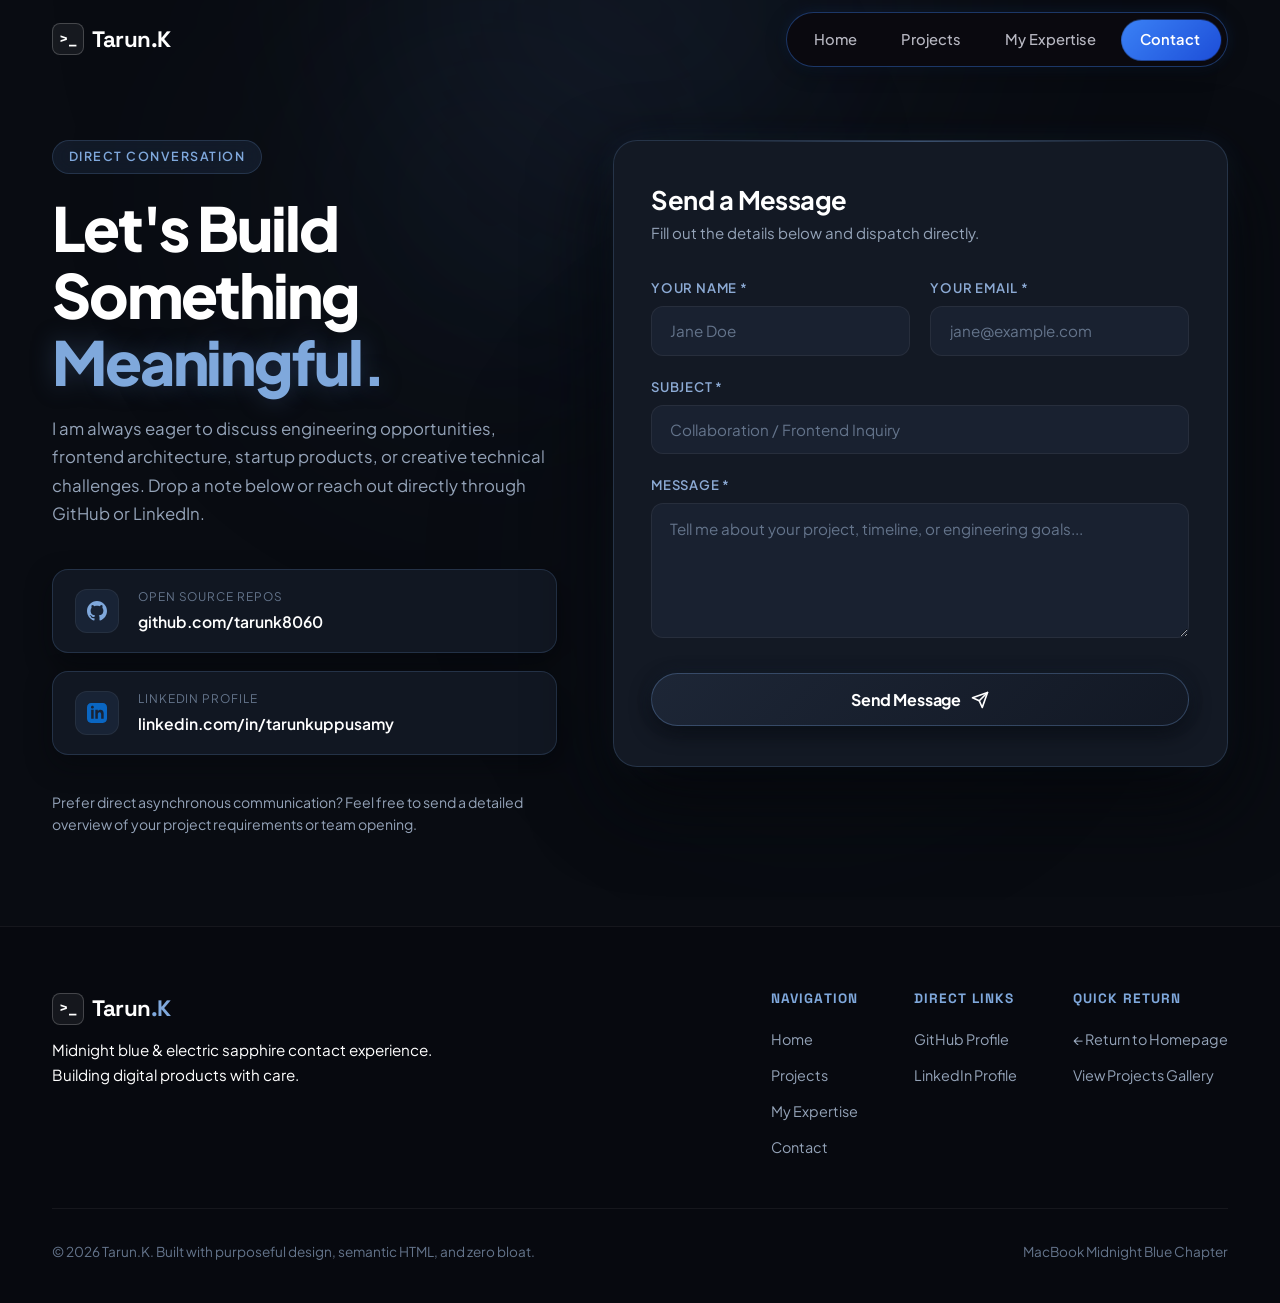
==== contact.html @ 5b9d96ef "feat(nav): color capsule and navbar accents dynamically according to current page" ====
<!DOCTYPE html>
<html lang="en">
<head>
  <meta charset="UTF-8">
  <meta name="viewport" content="width=device-width, initial-scale=1.0">
  <title>Contact — Tarun.K | Let's Build Something Meaningful</title>
  <meta name="description" content="Get in touch with Tarun.K to discuss engineering collaborations, frontend architecture, and technology projects in Midnight Blue aesthetic.">

  <!-- Favicon -->
  <link rel="icon" type="image/svg+xml" href="data:image/svg+xml,<svg xmlns='http://www.w3.org/2000/svg' viewBox='0 0 24 24' fill='none' stroke='%237fa8dc' stroke-width='2' stroke-linecap='round' stroke-linejoin='round'><path d='M4 4h16c1.1 0 2 .9 2 2v12c0 1.1-.9 2-2 2H4c-1.1 0-2-.9-2-2V6c0-1.1.9-2 2-2z'></path><polyline points='22,6 12,13 2,6'></polyline></svg>">

  <link rel="stylesheet" href="css/base.css?v=2.3">
  <link rel="stylesheet" href="css/transitions.css?v=2.3">
  <link rel="stylesheet" href="css/home.css?v=2.3">
  <link rel="stylesheet" href="css/projects.css?v=2.3">
  <link rel="stylesheet" href="css/expertise.css?v=2.3">
  <link rel="stylesheet" href="css/contact.css?v=2.3">
</head>
<body class="page-contact">
  <!-- Accessible Skip Link -->
  <a href="#contact-content" class="skip-link">Skip to contact form</a>

  <!-- Top-to-Bottom Page Transition Overlay with Dynamic Centered Heading -->
  <div class="page-transition-overlay" id="pageTransitionOverlay" aria-hidden="true">
    <div class="transition-layer-white" aria-hidden="true"></div>
    <div class="transition-layer-main">
      <div class="transition-heading-wrap">
        <h2 class="transition-heading" id="transitionHeading">CONTACT.</h2>
      </div>
    </div>
  </div>

  <!-- Shared Header Navigation -->
  <header>
    <!-- Desktop & Tablet Navigation (Old nav bar with Tarun.K on left, nav towards right) -->
    <nav class="site-nav" id="siteNav" aria-label="Primary Navigation">
      <div class="container nav-container">
        <!-- Brand Wordmark on Left -->
        <a href="index.html" class="brand-logo" aria-label="Tarun.K Home">
          <span class="brand-symbol" aria-hidden="true">&gt;_</span>
          <span>Tarun.K</span>
        </a>

        <!-- Desktop Navigation Links on Right with React Bits–Inspired Shared Hover Pill -->
        <ul class="nav-menu-desktop" id="navMenuDesktop" role="menubar">
          <div class="nav-hover-pill" id="navHoverPill" aria-hidden="true"></div>
          <li role="none"><a href="index.html" class="nav-link" role="menuitem">Home</a></li>
          <li role="none"><a href="project.html" class="nav-link" role="menuitem">Projects</a></li>
          <li role="none"><a href="expertise.html" class="nav-link" role="menuitem">My Expertise</a></li>
          <li role="none"><a href="contact.html" class="nav-link active" role="menuitem" aria-current="page">Contact</a></li>
        </ul>
      </div>
    </nav>

    <!-- Mobile View: React Bits Floating Pill Nav (https://reactbits.dev/components/pill-nav) -->
    <div class="pill-nav-mobile-wrap">
      <nav class="pill-nav" id="pillNav" aria-label="Mobile Navigation">
        <!-- Brand Logo on Left of Pill -->
        <a href="index.html" class="pill-nav__logo" aria-label="Tarun.K Home">
          <span class="pill-nav__mark">&gt;_</span>
          <span class="pill-nav__brand-name">Tarun<span>.K</span></span>
        </a>

        <!-- Mobile Animated 2-Line Toggle Burger -->
        <button type="button" class="pill-nav__toggle" id="pillNavToggle" aria-label="Toggle Navigation Menu" aria-expanded="false" aria-controls="pillNavPanel">
          <span class="pill-nav__burger" aria-hidden="true">
            <span class="pill-nav__line pill-nav__line--top"></span>
            <span class="pill-nav__line pill-nav__line--bottom"></span>
          </span>
        </button>

        <!-- Mobile Dropdown Panel -->
        <div class="pill-nav__panel" id="pillNavPanel" aria-hidden="true">
          <ul class="pill-nav__menu">
            <li><a href="index.html" class="pill-nav__row"><span>Home</span> <span aria-hidden="true">→</span></a></li>
            <li><a href="project.html" class="pill-nav__row"><span>Projects</span> <span aria-hidden="true">→</span></a></li>
            <li><a href="expertise.html" class="pill-nav__row"><span>My Expertise</span> <span aria-hidden="true">→</span></a></li>
            <li><a href="contact.html" class="pill-nav__row active"><span>Contact</span> <span aria-hidden="true">→</span></a></li>
          </ul>
        </div>
      </nav>
    </div>
  </header>

  <div id="pageContent">
    <!-- Ambient Volumetric Overhead Spotlight & Sapphire Glows -->
    <div class="contact-ambient-glow" aria-hidden="true">
      <div class="glow-spotlight-1"></div>
      <div class="glow-spotlight-2"></div>
    </div>

    <!-- Main Content Area: 2-Column Classic Layout in Midnight Blue Palette -->
    <main id="contact-content">
      <section class="contact-section">
        <div class="container">
          <div class="contact-layout-grid">

            <!-- Left Column: Context & Direct Channels -->
            <div>
              <div class="pill-midnight">
                <span>Direct Conversation</span>
              </div>
              <h1 class="contact-title">
                Let's Build Something <span class="blue-accent">Meaningful.</span>
              </h1>
              <p class="contact-statement">
                I am always eager to discuss engineering opportunities, frontend architecture, startup products, or creative technical challenges. Drop a note below or reach out directly through GitHub or LinkedIn.
              </p>

              <div class="contact-channels">
                <!-- 1. GitHub Repositories -->
                <a href="https://github.com/tarunk8060" target="_blank" rel="noopener noreferrer" class="channel-card" aria-label="View Tarun's GitHub Profile">
                  <div class="channel-icon" aria-hidden="true">
                    <svg width="20" height="20" viewBox="0 0 24 24" fill="currentColor">
                      <path d="M12 0c-6.626 0-12 5.373-12 12 0 5.302 3.438 9.8 8.207 11.387.599.111.793-.261.793-.577v-2.234c-3.338.726-4.033-1.416-4.033-1.416-.546-1.387-1.333-1.756-1.333-1.756-1.089-.745.083-.729.083-.729 1.205.084 1.839 1.237 1.839 1.237 1.07 1.834 2.807 1.304 3.492.997.107-.775.418-1.305.762-1.604-2.665-.305-5.467-1.334-5.467-5.931 0-1.311.469-2.381 1.236-3.221-.124-.303-.535-1.524.117-3.176 0 0 1.008-.322 3.301 1.23.957-.266 1.983-.399 3.003-.404 1.02.005 2.047.138 3.006.404 2.291-1.552 3.297-1.23 3.297-1.23.653 1.653.242 2.874.118 3.176.77.84 1.235 1.911 1.235 3.221 0 4.609-2.807 5.624-5.479 5.921.43.372.823 1.102.823 2.222v3.293c0 .319.192.694.801.576 4.765-1.589 8.199-6.086 8.199-11.386 0-6.627-5.373-12-12-12z"/>
                    </svg>
                  </div>
                  <div class="channel-info">
                    <div class="channel-label">Open Source Repos</div>
                    <div class="channel-val">github.com/tarunk8060</div>
                  </div>
                </a>

                <!-- 2. LinkedIn Professional Network -->
                <a href="https://www.linkedin.com/in/tarunkuppusamy/" target="_blank" rel="noopener noreferrer" class="channel-card" aria-label="Connect with Tarun on LinkedIn">
                  <div class="channel-icon" aria-hidden="true" style="color: #0a66c2;">
                    <svg width="20" height="20" viewBox="0 0 24 24" fill="currentColor">
                      <path d="M19 0h-14c-2.761 0-5 2.239-5 5v14c0 2.761 2.239 5 5 5h14c2.762 0 5-2.239 5-5v-14c0-2.761-2.238-5-5-5zm-11 19h-3v-11h3v11zm-1.5-12.268c-.966 0-1.75-.79-1.75-1.764s.784-1.764 1.75-1.764 1.75.79 1.75 1.764-.783 1.764-1.75 1.764zm13.5 12.268h-3v-5.604c0-3.368-4-3.113-4 0v5.604h-3v-11h3v1.765c1.396-2.586 7-2.777 7 2.476v6.759z"/>
                    </svg>
                  </div>
                  <div class="channel-info">
                    <div class="channel-label">LinkedIn Profile</div>
                    <div class="channel-val">linkedin.com/in/tarunkuppusamy</div>
                  </div>
                </a>
              </div>

              <p style="font-size: 0.88rem; color: #94a3b8; line-height: 1.6;">
                Prefer direct asynchronous communication? Feel free to send a detailed overview of your project requirements or team opening.
              </p>
            </div>

            <!-- Right Column: Validated Real Form -->
            <div class="contact-form-box">
              <div class="form-header">
                <h3>Send a Message</h3>
                <p>Fill out the details below and dispatch directly.</p>
              </div>

              <form id="contactForm" action="https://formspree.io/f/mqeyqlzw" method="POST" novalidate>
                <div class="form-grid">
                  <div>
                    <label for="contactName" class="field-label">Your Name *</label>
                    <input type="text" id="contactName" name="name" class="input-field" placeholder="Jane Doe" required>
                  </div>

                  <div>
                    <label for="contactEmail" class="field-label">Your Email *</label>
                    <input type="email" id="contactEmail" name="email" class="input-field" placeholder="jane@example.com" required>
                  </div>

                  <div class="form-group-full">
                    <label for="contactSubject" class="field-label">Subject *</label>
                    <input type="text" id="contactSubject" name="subject" class="input-field" placeholder="Collaboration / Frontend Inquiry" required>
                  </div>

                  <div class="form-group-full">
                    <label for="contactMessage" class="field-label">Message *</label>
                    <textarea id="contactMessage" name="message" class="textarea-field" placeholder="Tell me about your project, timeline, or engineering goals..." required></textarea>
                  </div>

                  <div class="form-group-full">
                    <button type="submit" class="btn-send-midnight">
                      <span>Send Message</span>
                      <svg width="18" height="18" viewBox="0 0 24 24" fill="none" stroke="currentColor" stroke-width="2.2" stroke-linecap="round" stroke-linejoin="round">
                        <line x1="22" y1="2" x2="11" y2="13"></line>
                        <polygon points="22 2 15 22 11 13 2 9 22 2"></polygon>
                      </svg>
                    </button>
                  </div>
                </div>
              </form>

              <div class="form-status-box" id="formStatusBox" role="alert"></div>
            </div>

          </div>
        </div>
      </section>
    </main>

    <!-- Shared Minimal Footer (Midnight Blue Theme) -->
    <footer class="site-footer">
      <div class="container">
        <div class="footer-inner">
          <div class="footer-brand">
            <a href="index.html" class="brand-logo" aria-label="Tarun.K Home">
              <span class="brand-symbol" aria-hidden="true">&gt;_</span>
              <span>Tarun<span style="color: var(--cnt-blue-light);">.K</span></span>
            </a>
            <p class="footer-tagline">
              Midnight blue &amp; electric sapphire contact experience. Building digital products with care.
            </p>
          </div>

          <div class="footer-nav-groups">
            <div class="footer-group">
              <h5>Navigation</h5>
              <ul class="footer-links">
                <li><a href="index.html" class="footer-link">Home</a></li>
                <li><a href="project.html" class="footer-link">Projects</a></li>
                <li><a href="expertise.html" class="footer-link">My Expertise</a></li>
                <li><a href="contact.html" class="footer-link">Contact</a></li>
              </ul>
            </div>

            <div class="footer-group">
              <h5>Direct Links</h5>
              <ul class="footer-links">
                <li><a href="https://github.com/tarunk8060" target="_blank" rel="noopener noreferrer" class="footer-link">GitHub Profile</a></li>
                <li><a href="https://www.linkedin.com/in/tarunkuppusamy/" target="_blank" rel="noopener noreferrer" class="footer-link">LinkedIn Profile</a></li>
              </ul>
            </div>

            <div class="footer-group">
              <h5>Quick Return</h5>
              <ul class="footer-links">
                <li><a href="index.html" class="footer-link">← Return to Homepage</a></li>
                <li><a href="project.html" class="footer-link">View Projects Gallery</a></li>
              </ul>
            </div>
          </div>
        </div>

        <div class="footer-bottom">
          <p>© 2026 Tarun.K. Built with purposeful design, semantic HTML, and zero bloat.</p>
          <p>MacBook Midnight Blue Chapter</p>
        </div>
      </div>
    </footer>
  </div>

  <script src="js/transitions.js?v=2.3"></script>
  <script src="js/projects.js?v=2.3"></script>
  <script src="js/contact.js?v=2.3"></script>
</body>
</html>
---- css/base.css ----
/* ==========================================================================
   Tarun.K Portfolio - Base Architecture & Shared Layout
   Modern Typography, Semantic Elements, Responsive Grid
   ========================================================================== */

@import url('https://fonts.googleapis.com/css2?family=Plus+Jakarta+Sans:wght@400;500;600;700;800&family=Inter:wght@300;400;500;600;700;800&family=Space+Grotesk:wght@500;600;700&display=swap');
@import "pill-nav.css";

*, *::before, *::after {
  margin: 0;
  padding: 0;
  box-sizing: border-box;
}

/* Animated Background Canvas (Always Fixed in Background Across Client Transitions) */
#shapegrid-canvas {
  position: fixed !important;
  top: 0 !important;
  left: 0 !important;
  width: 100vw !important;
  height: 100vh !important;
  z-index: 0 !important;
  pointer-events: none !important;
}

html {
  scroll-behavior: smooth;
  font-size: 16px;
  -webkit-text-size-adjust: 100%;
}

body {
  font-family: 'Inter', -apple-system, BlinkMacSystemFont, 'Segoe UI', Roboto, sans-serif;
  line-height: 1.6;
  min-height: 100vh;
  min-height: 100dvh;
  overflow-x: hidden;
  -webkit-font-smoothing: antialiased;
  -moz-osx-font-smoothing: grayscale;
  display: flex;
  flex-direction: column;
}

#pageContent {
  flex: 1 0 auto;
  display: flex;
  flex-direction: column;
  width: 100%;
}

main {
  flex: 1;
}

/* Accessibility */
:focus-visible {
  outline: 2px solid currentColor;
  outline-offset: 4px;
}

.skip-link {
  position: absolute;
  top: -100px;
  left: 1.5rem;
  background: #ffffff;
  color: #000000;
  padding: 0.6rem 1.2rem;
  font-weight: 600;
  border-radius: 4px;
  z-index: 99999;
  transition: top 0.2s ease;
}

.skip-link:focus {
  top: 1.5rem;
}

/* Layout Utilities */
.container {
  width: 100%;
  max-width: 1240px;
  margin-left: auto;
  margin-right: auto;
  padding-left: 2rem;
  padding-right: 2rem;
}

h1, h2, h3, h4, h5, .font-heading {
  font-family: 'Space Grotesk', -apple-system, BlinkMacSystemFont, sans-serif;
  font-weight: 700;
  letter-spacing: -0.03em;
  line-height: 1.15;
}

a {
  text-decoration: none;
  color: inherit;
}

/* Guard navbar & footer links against browser visited default purple */
.site-nav a:visited,
.pill-nav a:visited,
.site-footer a:visited {
  color: inherit;
}

/* Shared Header & Navigation Framework */
.site-nav {
  position: fixed;
  top: 0;
  left: 0;
  width: 100%;
  height: 80px;
  display: flex;
  align-items: center;
  z-index: 1500;
  transition: background-color 0.3s ease, border-color 0.3s ease, backdrop-filter 0.3s ease;
}

.nav-container {
  display: flex;
  align-items: center;
  justify-content: space-between;
  width: 100%;
}

.brand-logo {
  font-family: 'Space Grotesk', sans-serif;
  font-size: 1.4rem;
  font-weight: 700;
  letter-spacing: -0.02em;
  display: inline-flex;
  align-items: center;
  gap: 0.5rem;
  transition: transform 0.2s ease;
}

.brand-logo:hover {
  transform: translateY(-1px);
}

/* ==========================================================================
   Page-Specific Capsule & Navigation Theme Accents
   ========================================================================== */
:root {
  --nav-capsule-bg: linear-gradient(135deg, #A445F5 0%, #8B20D9 100%);
  --nav-capsule-text: #FFFFFF;
  --nav-border: rgba(164, 69, 245, 0.35);
  --nav-glow: rgba(164, 69, 245, 0.12);
  --nav-brand-border: rgba(164, 69, 245, 0.6);
  --nav-brand-color: #C084FC;
}

/* Page 1: Home — Technical White / Monochrome */
body.page-home {
  --nav-capsule-bg: linear-gradient(135deg, #FFFFFF 0%, #EAEAEA 100%);
  --nav-capsule-text: #090A0F;
  --nav-border: rgba(255, 255, 255, 0.22);
  --nav-glow: rgba(255, 255, 255, 0.08);
  --nav-brand-border: rgba(255, 255, 255, 0.5);
  --nav-brand-color: #FFFFFF;
}

/* Page 2: Projects — Electric Violet / Purple */
body.page-projects {
  --nav-capsule-bg: linear-gradient(135deg, #A445F5 0%, #8B20D9 100%);
  --nav-capsule-text: #FFFFFF;
  --nav-border: rgba(164, 69, 245, 0.35);
  --nav-glow: rgba(164, 69, 245, 0.12);
  --nav-brand-border: rgba(164, 69, 245, 0.6);
  --nav-brand-color: #C084FC;
}

/* Page 3: My Expertise — High-Voltage Orange (#ff6b2b) */
body.page-expertise {
  --nav-capsule-bg: linear-gradient(135deg, #ff6b2b 0%, #ea580c 100%);
  --nav-capsule-text: #FFFFFF;
  --nav-border: rgba(255, 107, 43, 0.38);
  --nav-glow: rgba(255, 107, 43, 0.15);
  --nav-brand-border: rgba(255, 107, 43, 0.6);
  --nav-brand-color: #ff6b2b;
}

/* Page 4: Contact — MacBook Midnight Slate / Electric Blue (#3b82f6) */
body.page-contact {
  --nav-capsule-bg: linear-gradient(135deg, #3b82f6 0%, #1d4ed8 100%);
  --nav-capsule-text: #FFFFFF;
  --nav-border: rgba(59, 130, 246, 0.38);
  --nav-glow: rgba(59, 130, 246, 0.15);
  --nav-brand-border: rgba(96, 165, 250, 0.6);
  --nav-brand-color: #7fa8dc;
}

.brand-symbol {
  width: 32px;
  height: 32px;
  display: inline-flex;
  align-items: center;
  justify-content: center;
  border-radius: 8px;
  border: 1px solid var(--nav-brand-border, currentColor);
  color: var(--nav-brand-color, currentColor);
  font-size: 0.95rem;
  transition: border-color 0.3s ease, color 0.3s ease;
}

/* Shared Desktop Navigation Menu & React Bits-Inspired Shared Hover Pill */
.nav-menu-desktop {
  position: relative;
  list-style: none;
  display: flex;
  align-items: center;
  gap: 0.25rem;
  padding: 0.35rem 0.45rem;
  border-radius: 9999px;
  background: #0A090F;
  border: 1px solid var(--nav-border, rgba(164, 69, 245, 0.35));
  backdrop-filter: blur(16px);
  -webkit-backdrop-filter: blur(16px);
  box-shadow: 0 4px 20px rgba(0, 0, 0, 0.45), 0 0 15px var(--nav-glow, rgba(164, 69, 245, 0.08));
  isolation: isolate;
  transition: border-color 0.3s ease, box-shadow 0.3s ease;
}

/* Shared Animated Hover Capsule (React Bits Pill Nav — Borderless, No Outline, Ring or Shadow) */
.nav-hover-pill {
  position: absolute;
  top: 0;
  left: 0;
  width: 0;
  height: 0;
  border-radius: 9999px;
  background: var(--nav-capsule-bg);
  border: none !important;
  outline: none !important;
  box-shadow: none !important;
  pointer-events: none;
  opacity: 1;
  z-index: 1;
  transform-origin: 50% 50%;
  will-change: transform, width, opacity;
  transition: background 0.3s ease;
}

.nav-hover-pill.is-visible {
  opacity: 1;
}

/* Desktop Navigation Link Typography & Interactive Layering */
.nav-link {
  font-size: 0.92rem;
  font-weight: 500;
  color: #B8B8C2 !important;
  padding: 0.55rem 1.25rem;
  border-radius: 9999px;
  background: transparent !important;
  box-shadow: none !important;
  border: none !important;
  text-decoration: none;
  display: inline-flex;
  align-items: center;
  justify-content: center;
  position: relative;
  z-index: 2;
  transition: color 0.2s ease;
}

/* Tab covered by active/hover capsule receives high-contrast text color */
.nav-link[data-lit] {
  color: var(--nav-capsule-text, #FFFFFF) !important;
  font-weight: 600;
  background: transparent !important;
  box-shadow: none !important;
  transform: none !important;
}

/* Active tab when pill temporarily slides to another tab */
.nav-link.active:not([data-lit]) {
  color: #E2E8F0 !important;
  font-weight: 600;
  background: transparent !important;
  box-shadow: none !important;
}

/* Home page dark ink contrast against pure white capsule */
body.page-home .nav-link[data-lit] {
  color: #090A0F !important;
  font-weight: 600;
}

body.page-home .nav-link.active:not([data-lit]) {
  color: #FFFFFF !important;
  font-weight: 600;
}

.nav-link:focus-visible {
  outline: 2px solid var(--nav-border, rgba(164, 69, 245, 0.6));
  outline-offset: 2px;
}

/* Active State: Clean Text Without Permanent Hardcoded CSS Pill Background */
.nav-link.active {
  font-weight: 600;
  background: transparent !important;
  box-shadow: none !important;
}

/* Hover pill active on desktop/laptop and hidden on mobile screens */
.nav-hover-pill {
  display: block;
}

@media (max-width: 680px) {
  .nav-hover-pill {
    display: none !important;
  }
}

/* Reduced motion preference */
@media (prefers-reduced-motion: reduce) {
  .nav-hover-pill {
    transition: opacity 0.15s ease !important;
  }
}

/* Mobile Toggle Hamburger (Clean, Crisp Pure White with Precision Geometric X) */
.mobile-toggle {
  display: none;
  background: #ffffff !important;
  border: 1px solid rgba(0, 0, 0, 0.1) !important;
  border-radius: 10px;
  width: 38px;
  height: 38px;
  padding: 0;
  cursor: pointer;
  position: relative;
  z-index: 1600;
  box-shadow: 0 2px 8px rgba(0, 0, 0, 0.18);
  transition: transform 0.25s cubic-bezier(0.16, 1, 0.3, 1), box-shadow 0.2s ease;
}

.mobile-toggle:hover {
  box-shadow: 0 4px 14px rgba(0, 0, 0, 0.25);
}

.mobile-toggle:active {
  transform: scale(0.9);
}

.mobile-toggle.active {
  box-shadow: 0 4px 14px rgba(0, 0, 0, 0.25);
}

.mobile-toggle span {
  position: absolute;
  left: 10px;
  width: 18px;
  height: 2px;
  background-color: #090a0f !important;
  border-radius: 2px;
  transition: transform 0.28s cubic-bezier(0.16, 1, 0.3, 1), opacity 0.2s ease;
}

.mobile-toggle span:nth-child(1) {
  top: 12px;
}

.mobile-toggle span:nth-child(2) {
  top: 18px;
}

.mobile-toggle span:nth-child(3) {
  top: 24px;
}

/* Perfect X intersection: 12 + 6 = 18px, 24 - 6 = 18px */
.mobile-toggle.active span:nth-child(1) {
  transform: translateY(6px) rotate(45deg);
}

.mobile-toggle.active span:nth-child(2) {
  opacity: 0;
  transform: scaleX(0);
}

.mobile-toggle.active span:nth-child(3) {
  transform: translateY(-6px) rotate(-45deg);
}

/* Mobile Navigation Overlay */
.mobile-nav-overlay {
  position: fixed;
  inset: 0;
  z-index: 1400;
  visibility: hidden;
  opacity: 0;
  pointer-events: none;
  transition: visibility 0.3s ease, opacity 0.3s ease;
}

.mobile-nav-overlay.active {
  visibility: visible;
  opacity: 1;
  pointer-events: auto;
}

.mobile-nav-content {
  position: absolute;
  top: 0;
  right: 0;
  bottom: 0;
  width: 85%;
  max-width: 360px;
  padding: 5.5rem 2.25rem 2.5rem;
  display: flex;
  flex-direction: column;
  justify-content: space-between;
  transform: translateX(100%);
  transition: transform 0.35s cubic-bezier(0.16, 1, 0.3, 1);
  overflow-y: auto;
}

.mobile-nav-overlay.active .mobile-nav-content {
  transform: translateX(0);
}

.mobile-menu-links {
  list-style: none;
  display: flex;
  flex-direction: column;
  gap: 1.5rem;
}

.mobile-nav-item {
  font-family: 'Space Grotesk', sans-serif;
  font-size: 1.75rem;
  font-weight: 600;
  display: flex;
  align-items: center;
  justify-content: space-between;
  padding-bottom: 0.5rem;
  border-bottom: 1px solid rgba(128, 128, 128, 0.2);
  transition: padding-left 0.2s ease;
}

.mobile-nav-item:hover, .mobile-nav-item.active {
  padding-left: 0.5rem;
}

/* Shared Footer Framework */
.site-footer {
  padding: 4rem 0 2.5rem;
  position: relative;
  z-index: 10;
}

.footer-inner {
  display: flex;
  justify-content: space-between;
  align-items: flex-start;
  flex-wrap: wrap;
  gap: 2.5rem;
  margin-bottom: 3rem;
}

.footer-brand {
  max-width: 380px;
}

.footer-tagline {
  margin-top: 0.75rem;
  font-size: 0.95rem;
  line-height: 1.6;
}

.footer-nav-groups {
  display: flex;
  gap: 3.5rem;
  flex-wrap: wrap;
}

.footer-group h5 {
  font-size: 0.85rem;
  text-transform: uppercase;
  letter-spacing: 0.08em;
  margin-bottom: 1.25rem;
}

.footer-links {
  list-style: none;
  display: flex;
  flex-direction: column;
  gap: 0.65rem;
}

.footer-link {
  font-size: 0.9rem;
  transition: opacity 0.2s ease, transform 0.2s ease;
  display: inline-block;
}

.footer-link:hover {
  opacity: 1;
  transform: translateX(2px);
}

.footer-bottom {
  display: flex;
  justify-content: space-between;
  align-items: center;
  flex-wrap: wrap;
  gap: 1rem;
  padding-top: 2rem;
  border-top: 1px solid rgba(128, 128, 128, 0.15);
  font-size: 0.85rem;
}

/* Responsive */
/* Tablet Optimization (681px to 1024px) */
@media (min-width: 681px) and (max-width: 1024px) {
  .site-nav {
    height: 72px;
  }
  .nav-container {
    padding: 0 1.25rem;
  }
  .brand-logo {
    font-size: 1.25rem;
  }
  .brand-symbol {
    width: 28px;
    height: 28px;
    font-size: 0.85rem;
  }
  .nav-menu-desktop {
    display: flex !important;
    gap: 0.25rem;
    padding: 0.3rem 0.45rem;
  }
  .nav-link {
    font-size: 0.86rem;
    padding: 0.45rem 1rem;
  }
  .mobile-toggle {
    display: none !important;
  }
  .mobile-nav-overlay {
    display: none !important;
  }
}

/* Mobile View (<= 680px): Switch to React Bits Pill Nav */
@media (max-width: 680px) {
  .site-nav {
    display: none !important;
  }
  .mobile-toggle {
    display: none !important;
  }
  .mobile-nav-overlay {
    display: none !important;
  }
  .footer-inner {
    flex-direction: column;
  }
  .footer-nav-groups {
    gap: 2rem;
  }
  .footer-bottom {
    flex-direction: column;
    text-align: center;
  }
  .site-footer {
    padding-top: 3.5rem;
    padding-bottom: calc(5.5rem + env(safe-area-inset-bottom, 24px));
  }
}
---- css/transitions.css ----
/* ==========================================================================
   Tarun.K Portfolio - Welcome Intro & Multi-Layer Top-Down Staggered Page Shift
   Layers: Gray -> White -> Black cascading from top
   ========================================================================== */

/* Fullscreen Welcome Intro Screen */
.welcome-intro-screen {
  position: fixed;
  inset: 0;
  z-index: 99999;
  background-color: #05070a;
  display: flex;
  flex-direction: column;
  align-items: center;
  justify-content: center;
  color: #ffffff;
  pointer-events: auto;
  overflow: hidden;
  opacity: 1;
  visibility: visible;
  transition: opacity 0.75s cubic-bezier(0.16, 1, 0.3, 1), filter 0.75s ease, transform 0.75s cubic-bezier(0.16, 1, 0.3, 1);
  will-change: opacity, filter, transform;
}

.intro-stage-container {
  position: relative;
  width: 100%;
  max-width: 1050px;
  padding: 0 2rem;
  text-align: center;
  min-height: 280px;
  display: flex;
  align-items: center;
  justify-content: center;
}

/* Stage 1: "WELCOME TO MY PORTFOLIO." */
.intro-stage-1 {
  position: absolute;
  width: 100%;
  opacity: 0;
  transform: translateY(18px);
  letter-spacing: 0.08em;
  transition: opacity 0.8s cubic-bezier(0.16, 1, 0.3, 1), transform 0.8s cubic-bezier(0.16, 1, 0.3, 1), letter-spacing 0.8s ease;
}

.intro-welcome-text {
  font-family: 'Space Grotesk', sans-serif;
  font-size: clamp(2.4rem, 7vw, 5.4rem);
  font-weight: 800;
  letter-spacing: inherit;
  text-transform: uppercase;
  color: #ffffff;
  display: inline-block;
  line-height: 1.1;
  text-shadow: 0 0 45px rgba(255, 255, 255, 0.7), 0 0 80px rgba(255, 255, 255, 0.3);
}

/* Stage 2: "TARUN.K" + "DESIGN. DEVELOP. DEPLOY." */
.intro-stage-2 {
  position: absolute;
  width: 100%;
  opacity: 0;
  transform: scale(0.92);
  transition: opacity 0.85s cubic-bezier(0.16, 1, 0.3, 1), transform 0.85s cubic-bezier(0.16, 1, 0.3, 1);
  display: flex;
  flex-direction: column;
  align-items: center;
  gap: 1.1rem;
}

.intro-brand-name {
  font-family: 'Space Grotesk', sans-serif;
  font-size: clamp(4.2rem, 13vw, 8.8rem);
  font-weight: 800;
  letter-spacing: -0.04em;
  color: #ffffff;
  line-height: 1;
  text-shadow: 0 0 50px rgba(255, 255, 255, 0.5);
}

.intro-brand-name span {
  font-weight: 300;
  color: #a1a1aa;
}

.intro-tagline {
  font-family: 'Inter', sans-serif;
  font-size: clamp(0.95rem, 2vw, 1.35rem);
  letter-spacing: 0.42em;
  text-transform: uppercase;
  color: #e4e4e7;
  font-weight: 500;
}

/* Progress Bar at the bottom */
.intro-progress-track {
  position: absolute;
  bottom: 0;
  left: 0;
  width: 100%;
  height: 2px;
  background: rgba(255, 255, 255, 0.1);
}

.intro-progress-bar {
  width: 0%;
  height: 100%;
  background: #ffffff;
  transition: width 4.2s cubic-bezier(0.16, 1, 0.3, 1);
}

/* Skip Button */
.intro-skip-btn {
  position: absolute;
  bottom: 2.25rem;
  right: 2.25rem;
  background: rgba(255, 255, 255, 0.06);
  border: 1px solid rgba(255, 255, 255, 0.22);
  backdrop-filter: blur(12px);
  color: #d4d4d8;
  padding: 0.5rem 1.15rem;
  border-radius: 9999px;
  font-size: 0.75rem;
  letter-spacing: 0.15em;
  text-transform: uppercase;
  cursor: pointer;
  transition: all 0.2s ease;
  z-index: 10;
}

.intro-skip-btn:hover {
  color: #ffffff;
  border-color: #ffffff;
  background: rgba(255, 255, 255, 0.16);
}

/* Step 1 Active */
.intro-active-1 .intro-stage-1 {
  opacity: 1;
  transform: translateY(0);
  letter-spacing: 0.28em;
}

/* Step 2 Active */
.intro-active-2 .intro-stage-1 {
  opacity: 0;
  transform: translateY(-16px);
}

.intro-active-2 .intro-stage-2 {
  opacity: 1;
  transform: scale(1);
}

.intro-fade-out {
  opacity: 0 !important;
  filter: blur(14px) !important;
  transform: scale(1.04) !important;
  pointer-events: none !important;
}

.welcome-intro-screen.hide-intro {
  display: none !important;
}

/* ==========================================================================
   Modern Top-to-Bottom Page Transition with Dynamic Centered Heading
   Palette: Pure Brilliant White (#FFFFFF) & Luminous Porcelain (#F5F5F7)
   Typography: #111111 Bold Sans-Serif with Signature Blur-Scale-Fade Reveal
   ========================================================================== */

.page-transition-overlay {
  position: fixed;
  inset: 0;
  width: 100vw;
  height: 100vh;
  z-index: 99990;
  pointer-events: none;
  overflow: hidden;
  transform: translateY(-100%);
  transition: transform 0.52s cubic-bezier(0.76, 0, 0.24, 1);
  will-change: transform;
}

/* While transition is actively running, absorb clicks to prevent concurrent navigation */
.page-transition-overlay.is-active {
  pointer-events: auto;
}

/* Layer 1: Pure Brilliant White Leading Curtain */
.transition-layer-white {
  position: absolute;
  top: 0;
  left: 0;
  width: 100%;
  height: 100%;
  background-color: #ffffff;
  z-index: 1;
  transform: translateY(-100%);
  transition: transform 0.46s cubic-bezier(0.76, 0, 0.24, 1);
  will-change: transform;
}

/* Layer 2: Pure White Canvas with Centered Heading */
.transition-layer-main {
  position: absolute;
  top: 0;
  left: 0;
  width: 100%;
  height: 100%;
  background-color: #ffffff;
  z-index: 2;
  display: flex;
  align-items: center;
  justify-content: center;
  transform: translateY(-100%);
  transition: transform 0.46s cubic-bezier(0.76, 0, 0.24, 1);
  will-change: transform;
}

/* Direct container slide down (Fallback if single container without inner layers) */
.page-transition-overlay.slide-down {
  transform: translateY(0%);
  background-color: #ffffff;
}

.page-transition-overlay.slide-up {
  transform: translateY(-100%);
}

/* 1. Cascading Slide DOWN from top (Pure White leads first, Main follows) */
.page-transition-overlay.slide-down .transition-layer-white {
  transform: translateY(0%);
  transition-delay: 0s;
}

.page-transition-overlay.slide-down .transition-layer-main {
  transform: translateY(0%);
  transition-delay: 0.05s;
}

/* 2. Animate UPWARD to reveal destination page (Main lifts first, White follows) */
.page-transition-overlay.slide-up .transition-layer-main {
  transform: translateY(-100%);
  transition-delay: 0s;
}

.page-transition-overlay.slide-up .transition-layer-white {
  transform: translateY(-100%);
  transition-delay: 0.05s;
}

/* Instant reset without animation */
.page-transition-overlay.no-transition,
.page-transition-overlay.no-transition .transition-layer-white,
.page-transition-overlay.no-transition .transition-layer-main {
  transition: none !important;
  transform: translateY(-100%) !important;
}

/* Centered heading container */
.transition-heading-wrap {
  position: relative;
  display: flex;
  align-items: center;
  justify-content: center;
  text-align: center;
  padding: 0 1.5rem;
  overflow: hidden;
  user-select: none;
  z-index: 5;
}

/* Dynamic Destination Page Heading - ALL Words Use the Signature Home Blur-Scale-Fade Reveal */
.transition-heading {
  font-family: 'Space Grotesk', -apple-system, BlinkMacSystemFont, 'Segoe UI', Roboto, sans-serif;
  font-size: clamp(3.2rem, 10.5vw, 7.5rem);
  font-weight: 800;
  letter-spacing: -0.04em;
  line-height: 1.05;
  color: #111111;
  text-transform: uppercase;
  margin: 0;
  opacity: 0;
  transform: translateY(32px) scale(0.96);
  filter: blur(8px);
  will-change: opacity, transform, filter, letter-spacing;
  transition: opacity 0.44s cubic-bezier(0.16, 1, 0.3, 1),
              transform 0.48s cubic-bezier(0.16, 1, 0.3, 1),
              filter 0.44s cubic-bezier(0.16, 1, 0.3, 1),
              letter-spacing 0.48s ease;
  text-shadow: 0 1px 2px rgba(255, 255, 255, 0.85);
}

/* Heading revealed in center: smooth unblur, scale settle, tracking expand */
.page-transition-overlay.heading-visible .transition-heading {
  opacity: 1;
  transform: translateY(0) scale(1);
  letter-spacing: -0.02em;
  filter: blur(0px);
}

/* Heading fades and glides upward as overlay lifts */
.page-transition-overlay.heading-exit .transition-heading {
  opacity: 0;
  transform: translateY(-26px) scale(1.02);
  filter: blur(6px);
  transition: opacity 0.3s cubic-bezier(0.4, 0, 1, 1),
              transform 0.32s cubic-bezier(0.4, 0, 1, 1),
              filter 0.3s cubic-bezier(0.4, 0, 1, 1);
}

/* Responsive Font Scaling for Mobile & Small Tablets */
@media (max-width: 640px) {
  .transition-heading {
    font-size: clamp(3.2rem, 14.5vw, 5.6rem);
    letter-spacing: -0.04em;
    white-space: nowrap;
  }
}

@media (max-width: 380px) {
  .transition-heading {
    font-size: clamp(2.75rem, 13vw, 3.4rem);
    letter-spacing: -0.045em;
  }
}

/* Deprecated wrapper backward compatibility */
.page-shift-wrapper {
  display: none !important;
}

/* Reduced Motion Override */
@media (prefers-reduced-motion: reduce) {
  .welcome-intro-screen,
  .page-transition-overlay {
    display: none !important;
    transition: none !important;
  }
  .transition-heading {
    transition: none !important;
  }
}
---- css/home.css ----
/* ==========================================================================
   Tarun.K Portfolio - PAGE 1: HOME
   Black & White Shades Inspired by Technical SaaS & Engineering Displays
   Fluid Blueprint Grid, Framed Device Canvas, Workflow Nodes & Bottom Icon Dock
   ========================================================================== */

:root {
  --home-bg: #040508;
  --home-grid: rgba(255, 255, 255, 0.038);
  --home-card-bg: rgba(12, 14, 20, 0.82);
  --home-border: rgba(255, 255, 255, 0.14);
  --home-border-strong: rgba(255, 255, 255, 0.3);
  --home-border-subtle: rgba(255, 255, 255, 0.08);
  
  --home-text-primary: #ffffff;
  --home-text-secondary: #d4d4d8;
  --home-text-muted: #a1a1aa;
  --home-text-dim: #71717a;
}

#shapegrid-canvas {
  position: fixed !important;
  top: 0 !important;
  left: 0 !important;
  width: 100vw !important;
  height: 100vh !important;
  z-index: 0 !important;
  pointer-events: none !important;
}

body.page-home {
  font-family: 'Plus Jakarta Sans', 'Inter', -apple-system, BlinkMacSystemFont, 'Segoe UI', Roboto, sans-serif;
  background-color: var(--home-bg);
  color: var(--home-text-primary);
  position: relative;
  overflow-x: hidden;
}

/* ==========================================================================
   Engineering Blueprint Grid & Ambient Fog
   ========================================================================== */
.home-blueprint-bg {
  position: fixed;
  inset: 0;
  pointer-events: none;
  z-index: 0;
  overflow: hidden;
}

.home-grid-matrix {
  position: absolute;
  inset: 0;
  background-image: 
    linear-gradient(to right, var(--home-grid) 1px, transparent 1px),
    linear-gradient(to bottom, var(--home-grid) 1px, transparent 1px);
  background-size: 48px 48px;
  mask-image: radial-gradient(ellipse at 50% 35%, black 45%, transparent 85%);
  -webkit-mask-image: radial-gradient(ellipse at 50% 35%, black 45%, transparent 85%);
}

.home-ambient-glow {
  position: absolute;
  top: 10%;
  left: 50%;
  transform: translateX(-50%);
  width: 900px;
  height: 550px;
  background: radial-gradient(ellipse, rgba(255, 255, 255, 0.08) 0%, rgba(255, 255, 255, 0.02) 40%, transparent 75%);
  filter: blur(100px);
}

/* ==========================================================================
   Desktop Navigation
   ========================================================================== */
body.page-home .site-nav {
  color: var(--home-text-primary);
  border-bottom: 1px solid transparent;
}

body.page-home .site-nav.scrolled {
  background: rgba(4, 5, 8, 0.85);
  border-bottom: 1px solid var(--home-border);
  backdrop-filter: blur(20px);
  -webkit-backdrop-filter: blur(20px);
}

/* Desktop navbar styles are inherited from base.css for shared hover pill */

/* ==========================================================================
   Hero Section Layout
   ========================================================================== */
.home-hero {
  min-height: 100vh;
  min-height: 100dvh;
  display: flex;
  flex-direction: column;
  justify-content: center;
  position: relative;
  padding-top: 110px;
  padding-bottom: 60px;
  z-index: 1;
}

.home-hero-container {
  max-width: 1200px;
  margin: 0 auto;
  width: 100%;
}

/* Metadata Row (Like the top of the reference image) */
.home-meta-header {
  display: flex;
  align-items: center;
  justify-content: space-between;
  margin-bottom: 1.5rem;
  font-family: 'Plus Jakarta Sans', sans-serif;
  font-size: 0.8rem;
  font-weight: 600;
  letter-spacing: 0.12em;
  text-transform: uppercase;
  color: var(--home-text-muted);
  padding: 0 0.5rem;
}

.meta-item {
  display: flex;
  align-items: center;
  gap: 0.5rem;
}

.meta-item strong {
  color: #ffffff;
}

/* The Master Framed Technical Display Canvas */
.framed-device-canvas {
  background: var(--home-card-bg);
  border: 1px solid var(--home-border);
  border-radius: 28px;
  padding: 3.5rem 3.5rem 2.5rem;
  backdrop-filter: blur(28px) saturate(180%);
  -webkit-backdrop-filter: blur(28px) saturate(180%);
  box-shadow: 0 40px 100px -20px rgba(0, 0, 0, 0.9), inset 0 1px 1px 0 rgba(255, 255, 255, 0.28);
  position: relative;
  overflow: hidden;
}

/* Subtle top illumination light ray */
.framed-device-canvas::before {
  content: '';
  position: absolute;
  top: 0;
  left: 15%;
  right: 15%;
  height: 1px;
  background: linear-gradient(90deg, transparent, rgba(255, 255, 255, 0.5), transparent);
}

/* Two-Column Showcase: Left Typography & Actions, Right Workflow Nodes */
.canvas-main-grid {
  display: grid;
  grid-template-columns: 1.35fr 1fr;
  gap: 3rem;
  align-items: center;
  margin-bottom: 3.5rem;
}

/* Left Hero Typography */
.canvas-hero-content {
  display: flex;
  flex-direction: column;
}

.pill-status-row {
  display: flex;
  align-items: center;
  gap: 0.75rem;
  margin-bottom: 1.5rem;
  flex-wrap: wrap;
}

.mono-tag-pill {
  display: inline-flex;
  align-items: center;
  gap: 0.5rem;
  font-family: 'Plus Jakarta Sans', sans-serif;
  font-size: 0.75rem;
  font-weight: 700;
  letter-spacing: 0.08em;
  text-transform: uppercase;
  color: #ffffff;
  padding: 0.35rem 0.85rem;
  border: 1px solid var(--home-border-strong);
  border-radius: 9999px;
  background: rgba(255, 255, 255, 0.04);
}

.mono-status-pill {
  font-size: 0.8rem;
  color: var(--home-text-muted);
  display: inline-flex;
  align-items: center;
  gap: 0.45rem;
}

.status-dot-white {
  width: 6px;
  height: 6px;
  background-color: #ffffff;
  border-radius: 50%;
  box-shadow: 0 0 8px #ffffff;
  animation: pulse-dot 2.2s infinite ease-in-out;
}

@keyframes pulse-dot {
  0%, 100% { opacity: 1; transform: scale(1); }
  50% { opacity: 0.4; transform: scale(0.8); }
}

.home-headline {
  font-family: 'Plus Jakarta Sans', -apple-system, BlinkMacSystemFont, sans-serif;
  font-size: clamp(2.4rem, 4.5vw, 4.2rem);
  font-weight: 800;
  letter-spacing: -0.04em;
  line-height: 1.08;
  color: #ffffff;
  margin-bottom: 1.25rem;
}

.home-headline .contrast-light {
  font-weight: 300;
  font-style: normal;
  font-family: 'Plus Jakarta Sans', sans-serif;
  color: #e4e4e7;
  opacity: 0.9;
}

.home-subtext {
  font-family: 'Inter', -apple-system, sans-serif;
  font-size: 1.05rem;
  line-height: 1.65;
  color: var(--home-text-secondary);
  margin-bottom: 2rem;
  max-width: 540px;
}

/* Action Buttons */
.home-actions {
  display: flex;
  align-items: center;
  gap: 1rem;
  flex-wrap: wrap;
}

.btn-solid-white,
.btn-solid-white:visited {
  background: #ffffff !important;
  color: #040508 !important;
  font-family: 'Plus Jakarta Sans', sans-serif;
  font-size: 0.95rem;
  font-weight: 700;
  letter-spacing: -0.01em;
  padding: 0.85rem 2rem;
  border-radius: 9999px;
  border: 1px solid #ffffff;
  display: inline-flex;
  align-items: center;
  gap: 0.65rem;
  box-shadow: 0 6px 20px rgba(255, 255, 255, 0.22);
  transition: all 0.25s cubic-bezier(0.16, 1, 0.3, 1);
  cursor: pointer;
  text-decoration: none !important;
}

.btn-solid-white span,
.btn-solid-white svg {
  color: #040508 !important;
  stroke: #040508 !important;
}

.btn-solid-white:hover,
.btn-solid-white:hover:visited {
  transform: translateY(-2px);
  box-shadow: 0 10px 28px rgba(255, 255, 255, 0.35);
  background: #f4f4f5 !important;
  color: #000000 !important;
}

.btn-solid-white:hover span,
.btn-solid-white:hover svg {
  color: #000000 !important;
  stroke: #000000 !important;
}

.btn-ghost-white,
.btn-ghost-white:visited {
  background: rgba(255, 255, 255, 0.04);
  backdrop-filter: blur(14px);
  color: #ffffff !important;
  font-family: 'Plus Jakarta Sans', sans-serif;
  font-size: 0.95rem;
  font-weight: 600;
  letter-spacing: -0.01em;
  padding: 0.85rem 2rem;
  border-radius: 9999px;
  border: 1px solid var(--home-border-strong);
  display: inline-flex;
  align-items: center;
  gap: 0.65rem;
  box-shadow: inset 0 1px 0 rgba(255, 255, 255, 0.2);
  transition: all 0.25s cubic-bezier(0.16, 1, 0.3, 1);
  cursor: pointer;
  text-decoration: none !important;
}

.btn-ghost-white span,
.btn-ghost-white svg {
  color: #ffffff !important;
  stroke: #ffffff !important;
}

.btn-ghost-white:hover {
  background: rgba(255, 255, 255, 0.1);
  border-color: #ffffff;
  transform: translateY(-2px);
}

.btn-replay-pill {
  background: rgba(255, 255, 255, 0.04);
  backdrop-filter: blur(14px);
  color: #a1a1aa;
  font-family: 'Plus Jakarta Sans', sans-serif;
  font-size: 0.88rem;
  font-weight: 600;
  letter-spacing: -0.01em;
  padding: 0.85rem 1.45rem;
  border-radius: 9999px;
  border: 1px solid var(--home-border-subtle);
  display: inline-flex;
  align-items: center;
  gap: 0.55rem;
  cursor: pointer;
  transition: all 0.22s cubic-bezier(0.16, 1, 0.3, 1);
}

.btn-replay-pill:hover {
  color: #ffffff;
  border-color: rgba(255, 255, 255, 0.35);
  background: rgba(255, 255, 255, 0.08);
  transform: translateY(-2px);
}

.btn-replay-pill:active {
  transform: scale(0.97);
}

/* Right Column: Resume Preview Showcase Card */
.resume-preview-card {
  position: relative;
  background: rgba(12, 14, 20, 0.72);
  border: 1px solid rgba(255, 255, 255, 0.12);
  border-radius: 20px;
  overflow: hidden;
  box-shadow: 0 25px 60px rgba(0, 0, 0, 0.75), inset 0 1px 0 rgba(255, 255, 255, 0.1);
  backdrop-filter: blur(20px);
  transition: border-color 0.3s ease, box-shadow 0.3s ease;
}

.resume-preview-card:hover {
  border-color: rgba(255, 255, 255, 0.28);
  box-shadow: 0 30px 70px rgba(0, 0, 0, 0.85), 0 0 25px rgba(255, 255, 255, 0.08);
}

.resume-card-header {
  display: flex;
  align-items: center;
  justify-content: space-between;
  padding: 1.1rem 1.4rem;
  background: rgba(255, 255, 255, 0.03);
  border-bottom: 1px solid rgba(255, 255, 255, 0.08);
}

.resume-header-title {
  display: flex;
  align-items: center;
  gap: 0.6rem;
  font-family: 'Plus Jakarta Sans', sans-serif;
  font-size: 0.78rem;
  font-weight: 700;
  letter-spacing: 0.1em;
  text-transform: uppercase;
  color: #e4e4e7;
}

.resume-dot-pulse {
  width: 7px;
  height: 7px;
  border-radius: 50%;
  background: #38ef7d;
  box-shadow: 0 0 8px #38ef7d;
  animation: pulse-dot 2.2s infinite ease-in-out;
}

.btn-resume-view {
  background: #ffffff;
  color: #040508;
  font-family: 'Plus Jakarta Sans', sans-serif;
  font-size: 0.76rem;
  font-weight: 700;
  letter-spacing: 0.02em;
  padding: 0.38rem 0.95rem;
  border-radius: 9999px;
  text-decoration: none;
  display: inline-flex;
  align-items: center;
  gap: 0.35rem;
  box-shadow: 0 4px 12px rgba(255, 255, 255, 0.25);
  transition: all 0.2s cubic-bezier(0.16, 1, 0.3, 1);
}

.btn-resume-view:hover {
  background: #f4f4f5;
  transform: translateY(-1px);
  box-shadow: 0 6px 18px rgba(255, 255, 255, 0.4);
}

.btn-resume-view:active {
  transform: translateY(0);
}

.resume-document-viewport {
  position: relative;
  height: 350px;
  display: block;
  overflow: hidden;
  background: #0f1219;
  cursor: pointer;
  text-decoration: none;
}

.resume-img-preview {
  width: 100%;
  height: auto;
  display: block;
  object-fit: cover;
  object-position: top center;
  transition: transform 0.45s cubic-bezier(0.16, 1, 0.3, 1), filter 0.45s ease;
}

.resume-document-viewport:hover .resume-img-preview {
  transform: scale(1.025);
  filter: brightness(1.05);
}

.resume-overlay-scrim {
  position: absolute;
  inset: 0;
  background: linear-gradient(180deg, rgba(5, 7, 12, 0.05) 0%, rgba(5, 7, 12, 0.4) 55%, rgba(5, 7, 12, 0.94) 100%);
  display: flex;
  align-items: flex-end;
  justify-content: center;
  padding-bottom: 1.5rem;
  transition: background 0.3s ease;
}

.resume-document-viewport:hover .resume-overlay-scrim {
  background: linear-gradient(180deg, rgba(5, 7, 12, 0) 0%, rgba(5, 7, 12, 0.3) 50%, rgba(5, 7, 12, 0.9) 100%);
}

.btn-resume-float-view {
  background: rgba(255, 255, 255, 0.95);
  color: #040508;
  font-family: 'Plus Jakarta Sans', sans-serif;
  font-size: 0.82rem;
  font-weight: 700;
  letter-spacing: -0.01em;
  padding: 0.55rem 1.25rem;
  border-radius: 9999px;
  display: inline-flex;
  align-items: center;
  gap: 0.5rem;
  box-shadow: 0 10px 25px rgba(0, 0, 0, 0.6), 0 0 1px rgba(255, 255, 255, 0.8);
  transition: all 0.25s cubic-bezier(0.16, 1, 0.3, 1);
}

.resume-document-viewport:hover .btn-resume-float-view {
  background: #ffffff;
  transform: translateY(-2px);
  box-shadow: 0 14px 32px rgba(255, 255, 255, 0.35);
}

/* ==========================================================================
   Bottom Horizontal Icon Dock (Directly from User Uploaded Reference)
   ========================================================================== */
.canvas-bottom-dock {
  padding-top: 2rem;
  border-top: 1px solid var(--home-border-subtle);
}

.dock-header {
  font-family: 'Plus Jakarta Sans', sans-serif;
  font-size: 0.75rem;
  font-weight: 700;
  letter-spacing: 0.14em;
  text-transform: uppercase;
  color: var(--home-text-muted);
  margin-bottom: 1.25rem;
  display: flex;
  align-items: center;
  justify-content: space-between;
}

.dock-cards-strip {
  display: grid;
  grid-template-columns: repeat(6, 1fr);
  gap: 1rem;
}

.dock-item-card {
  background: rgba(255, 255, 255, 0.025);
  border: 1px solid var(--home-border-subtle);
  border-radius: 14px;
  padding: 1.15rem 0.9rem;
  text-align: center;
  display: flex;
  flex-direction: column;
  align-items: center;
  gap: 0.65rem;
  transition: all 0.25s ease;
  cursor: default;
}

.dock-item-card:hover {
  background: rgba(255, 255, 255, 0.07);
  border-color: rgba(255, 255, 255, 0.3);
  transform: translateY(-4px);
  box-shadow: 0 10px 24px rgba(0, 0, 0, 0.5);
}

.dock-icon-box {
  width: 38px;
  height: 38px;
  border-radius: 10px;
  background: rgba(255, 255, 255, 0.06);
  border: 1px solid rgba(255, 255, 255, 0.12);
  display: flex;
  align-items: center;
  justify-content: center;
  color: #ffffff;
  transition: background 0.2s ease;
}

.dock-item-card:hover .dock-icon-box {
  background: rgba(255, 255, 255, 0.15);
  border-color: #ffffff;
}

.dock-label {
  font-family: 'Plus Jakarta Sans', sans-serif;
  font-size: 0.82rem;
  font-weight: 600;
  letter-spacing: -0.01em;
  color: var(--home-text-secondary);
  transition: color 0.2s ease;
}

.dock-item-card:hover .dock-label {
  color: #ffffff;
}

/* ==========================================================================
   TABLET & MOBILE VIEW REQUIREMENTS
   Tablet (681px to 1024px): Seamless dark obsidian canvas with balanced 2-column grid
   Mobile (<= 680px): Compact telemetry chips & React Bits Pill Nav
   ========================================================================== */
@media (min-width: 681px) and (max-width: 1024px) {
  .home-hero {
    padding-top: 100px;
    padding-bottom: 50px;
  }

  .home-meta-header {
    font-size: 0.74rem;
    letter-spacing: 0.08em;
    margin-bottom: 1.15rem;
    padding: 0 0.5rem;
  }

  .framed-device-canvas {
    padding: 2.5rem 2rem;
    border-radius: 24px;
  }

  .canvas-main-grid {
    grid-template-columns: 1fr;
    gap: 2.25rem;
  }

  .home-headline {
    font-size: clamp(2.2rem, 4.2vw, 3rem);
    line-height: 1.12;
  }

  .home-subtext {
    font-size: 0.96rem;
    line-height: 1.6;
  }

  .dock-cards-strip {
    grid-template-columns: repeat(3, 1fr);
    gap: 0.75rem;
  }

  .dock-item-card {
    padding: 0.85rem 0.65rem;
  }

  .dock-label {
    font-size: 0.78rem;
  }
}

@media (max-width: 860px) {

  /* Responsive Home Canvas & Meta Header */
  .home-hero {
    min-height: auto;
    justify-content: flex-start;
    padding-top: 95px;
    padding-bottom: 3.5rem;
  }

  .home-meta-header {
    font-size: 0.72rem;
    letter-spacing: 0.08em;
    margin-bottom: 1rem;
    padding: 0 0.25rem;
  }

  .meta-item {
    gap: 0.35rem;
  }

  .canvas-main-grid {
    grid-template-columns: 1fr;
    gap: 2rem;
  }

  .dock-cards-strip {
    grid-template-columns: repeat(3, 1fr);
  }

  .framed-device-canvas {
    padding: 2.25rem 1.5rem;
    border-radius: 20px;
  }
}

@media (max-width: 600px) {
  .home-hero {
    min-height: auto;
    justify-content: flex-start;
    padding-top: 85px;
    padding-bottom: calc(4.5rem + env(safe-area-inset-bottom, 24px));
  }

  /* Compact, beautifully proportioned mobile technical meta header */
  .home-meta-header {
    display: flex;
    flex-direction: row;
    flex-wrap: wrap;
    justify-content: space-between;
    align-items: center;
    gap: 0.35rem 0.75rem;
    padding: 0.45rem 0.75rem;
    margin-bottom: 0.85rem;
    font-size: 0.63rem;
    letter-spacing: 0.06em;
    background: rgba(255, 255, 255, 0.035);
    border: 1px solid rgba(255, 255, 255, 0.08);
    border-radius: 10px;
  }

  .meta-item {
    display: inline-flex;
    align-items: center;
    gap: 0.3rem;
  }

  .meta-item span {
    font-size: 0.58rem;
    color: var(--home-text-dim);
    font-weight: 500;
  }

  .meta-item strong {
    font-size: 0.63rem;
    color: #f4f4f5;
    font-weight: 600;
  }

  .framed-device-canvas {
    padding: 1.5rem 1.15rem;
    border-radius: 18px;
  }

  .home-headline {
    font-size: clamp(1.75rem, 6.8vw, 2.35rem);
    line-height: 1.14;
    margin-bottom: 0.9rem;
  }

  .home-subtext {
    font-size: 0.9rem;
    line-height: 1.55;
    margin-bottom: 1.25rem;
  }

  .mono-tag-pill {
    font-size: 0.68rem;
    padding: 0.25rem 0.65rem;
  }

  .mono-status-pill {
    font-size: 0.72rem;
  }

  .home-actions {
    flex-direction: column;
    width: 100%;
    gap: 0.65rem;
  }

  .btn-solid-white,
  .btn-ghost-white {
    width: 100%;
    justify-content: center;
    padding: 0.75rem 1.25rem;
    font-size: 0.88rem;
  }

  /* Remove Technical Capabilities & Specialties in mobile view as requested */
  .canvas-bottom-dock {
    display: none !important;
  }
}

@media (max-width: 680px) {
  /* Ensure Technical Capabilities & Specialties is hidden across all mobile widths */
  .canvas-bottom-dock {
    display: none !important;
  }
}

@media (max-width: 400px) {
  .home-meta-header {
    font-size: 0.58rem;
    padding: 0.35rem 0.55rem;
    gap: 0.25rem 0.45rem;
  }

  .meta-item {
    font-size: 0.58rem;
  }

  .meta-item span {
    font-size: 0.54rem;
  }

  .meta-item strong {
    font-size: 0.58rem;
  }
}

/* ==========================================================================
   Shared Footer (Monochrome Aesthetic)
   ========================================================================== */
body.page-home .site-footer {
  border-top: 1px solid var(--home-border-subtle);
  background: #030407;
  color: var(--home-text-primary);
  position: relative;
  z-index: 10;
}

body.page-home .footer-group h5 {
  color: #ffffff;
  font-weight: 700;
}

body.page-home .footer-link {
  color: var(--home-text-muted);
}

body.page-home .footer-link:hover {
  color: #ffffff;
}

body.page-home .footer-bottom {
  border-top-color: var(--home-border-subtle);
  color: var(--home-text-dim);
}
---- css/projects.css ----
/* ==========================================================================
   Tarun.K Portfolio - PAGE 2: PROJECTS
   Color Identity: Deep Obsidian Charcoal Black & Sleek High-Contrast Violet
   Crystal-Clear Hierarchy, Legible Typography, and Executive Card Architecture
   ========================================================================== */

:root {
  --proj-bg: #06070b;               /* Deep Inky Obsidian Canvas */
  --proj-surface: #0c0e18;          /* Charcoal Surface */
  --proj-surface-card: #171725;     /* Dark Navy-Black Background */
  --proj-surface-elevated: #161a2c; /* Elevated Media Well */
  
  --proj-purple-vivid: #a855f7;     /* Vibrant Violet Accent */
  --proj-purple-deep: #7e22ce;      /* Rich Deep Violet */
  --proj-purple-glow: rgba(168, 85, 247, 0.28);
  --proj-lavender: #f3e8ff;         /* Bright Crisp Lavender */
  --proj-lavender-subtle: #c084fc;  /* Soft Violet Highlight */
  
  --proj-text-primary: #ffffff;     /* Crisp Pure White */
  --proj-text-secondary: #e2e8f0;   /* High-Contrast Readable Body */
  --proj-text-muted: #94a3b8;       /* Subtle Metadata Text */
  
  --proj-border: rgba(168, 85, 247, 0.28);
  --proj-border-subtle: rgba(255, 255, 255, 0.1);
  --proj-border-hover: rgba(168, 85, 247, 0.65);
}

body.page-projects {
  background-color: var(--proj-bg);
  color: var(--proj-text-primary);
  font-family: 'Plus Jakarta Sans', 'Inter', -apple-system, sans-serif;
  position: relative;
  min-height: 100vh;
  min-height: 100dvh;
}

/* Ambient Charcoal & Deep Purple Atmospheric Glow */
.projects-ambient-glow {
  position: fixed;
  inset: 0;
  pointer-events: none;
  z-index: 0;
  overflow: hidden;
}

.glow-purple-1 {
  position: absolute;
  top: -100px;
  right: 15%;
  width: 650px;
  height: 650px;
  background: radial-gradient(circle, rgba(168, 85, 247, 0.12) 0%, transparent 70%);
  filter: blur(100px);
}

.glow-purple-2 {
  position: absolute;
  bottom: 20%;
  left: 10%;
  width: 550px;
  height: 550px;
  background: radial-gradient(circle, rgba(126, 34, 206, 0.1) 0%, transparent 70%);
  filter: blur(110px);
}

/* ==========================================================================
   Navigation for Projects Page
   ========================================================================== */
body.page-projects .site-nav {
  color: var(--proj-text-primary);
  border-bottom: 1px solid transparent;
}

body.page-projects .site-nav.scrolled {
  background: rgba(6, 7, 11, 0.94);
  border-bottom-color: var(--proj-border);
  backdrop-filter: blur(20px);
  -webkit-backdrop-filter: blur(20px);
}

/* Desktop navbar styles are inherited from base.css for shared hover pill */

body.page-projects .mobile-nav-overlay {
  background: rgba(6, 7, 11, 0.97);
  backdrop-filter: blur(24px);
}

body.page-projects .mobile-nav-content {
  background: var(--proj-surface);
  border-left: 1px solid var(--proj-border);
}

body.page-projects .mobile-nav-item {
  color: rgba(226, 232, 240, 0.85);
}

body.page-projects .mobile-nav-item:hover,
body.page-projects .mobile-nav-item.active {
  color: #ffffff;
  border-bottom-color: var(--proj-purple-vivid);
}

/* ==========================================================================
   Projects Header Section
   ========================================================================== */
.projects-header-section {
  padding-top: 140px;
  padding-bottom: 50px;
  position: relative;
  z-index: 1;
}

.projects-hero-inner {
  max-width: 860px;
  margin: 0 auto;
  text-align: center;
}

.pill-purple {
  display: inline-flex;
  align-items: center;
  gap: 0.5rem;
  padding: 0.4rem 1.15rem;
  background: rgba(168, 85, 247, 0.12);
  border: 1px solid var(--proj-border);
  border-radius: 9999px;
  color: var(--proj-lavender);
  font-size: 0.8rem;
  font-weight: 600;
  letter-spacing: 0.12em;
  text-transform: uppercase;
  margin-bottom: 1.25rem;
  box-shadow: 0 0 20px rgba(168, 85, 247, 0.15);
}

.projects-title {
  font-size: clamp(2.6rem, 5.5vw, 4.4rem);
  font-weight: 800;
  letter-spacing: -0.04em;
  color: #ffffff;
  margin-bottom: 1rem;
  line-height: 1.1;
}

.projects-title .gradient-purple {
  background: linear-gradient(135deg, #ffffff 40%, #e9d5ff 75%, var(--proj-purple-vivid) 100%);
  -webkit-background-clip: text;
  background-clip: text;
  -webkit-text-fill-color: transparent;
}

.projects-quote {
  font-size: 1.15rem;
  font-style: italic;
  line-height: 1.7;
  color: #f1f5f9;
  max-width: 680px;
  margin: 0 auto 1.25rem;
}

.projects-lead {
  font-size: 1.05rem;
  line-height: 1.75;
  color: var(--proj-text-secondary);
  max-width: 720px;
  margin: 0 auto;
}

/* ==========================================================================
   Filter Toolbar (Crystal-Clear Design)
   ========================================================================== */
.projects-filter-bar {
  display: flex;
  align-items: center;
  justify-content: space-between;
  gap: 1.5rem;
  flex-wrap: wrap;
  padding: 0.75rem 1.4rem;
  background: rgba(17, 20, 34, 0.85);
  border: 1px solid var(--proj-border);
  border-radius: 9999px;
  box-shadow: 0 10px 30px rgba(0, 0, 0, 0.6);
  backdrop-filter: blur(16px);
  -webkit-backdrop-filter: blur(16px);
  margin-bottom: 3rem;
  position: relative;
  z-index: 2;
}

.filter-group {
  display: flex;
  align-items: center;
  gap: 0.65rem;
  flex-wrap: wrap;
}

.filter-btn {
  background: rgba(255, 255, 255, 0.04);
  border: 1px solid rgba(255, 255, 255, 0.1);
  color: #cbd5e1;
  font-size: 0.88rem;
  font-weight: 500;
  padding: 0.5rem 1.25rem;
  border-radius: 9999px;
  cursor: pointer;
  transition: all 0.22s ease;
}

.filter-btn:hover {
  color: #ffffff;
  border-color: var(--proj-purple-vivid);
  background: rgba(168, 85, 247, 0.14);
}

.filter-btn.active {
  background: linear-gradient(135deg, #9333ea, #6b21a8);
  border-color: #a855f7;
  color: #ffffff;
  font-weight: 700;
  box-shadow: 0 4px 14px rgba(147, 51, 234, 0.35);
}

.filter-count {
  font-size: 0.9rem;
  color: #cbd5e1;
}

.filter-count strong {
  color: #f3e8ff;
  font-weight: 700;
}

/* ==========================================================================
   Project Cards Showcase (High-Contrast & Clear Definition)
   ========================================================================== */
.projects-gallery {
  position: relative;
  z-index: 1;
  padding-bottom: 80px;
}

.projects-grid {
  display: grid;
  grid-template-columns: repeat(3, 1fr);
  gap: 1.85rem;
  align-items: stretch;
}

.project-card {
  background: #171725;
  border: 1px solid var(--proj-border);
  border-radius: 20px;
  overflow: hidden;
  display: flex;
  flex-direction: column;
  transition: transform 0.35s cubic-bezier(0.16, 1, 0.3, 1), border-color 0.3s ease, box-shadow 0.35s ease;
  position: relative;
  box-shadow: 0 16px 40px rgba(0, 0, 0, 0.75), inset 0 1px 0 rgba(255, 255, 255, 0.08);
}

.project-card:hover {
  transform: translateY(-6px);
  border-color: var(--proj-border-hover);
  box-shadow: 0 24px 60px -10px rgba(0, 0, 0, 0.9), 0 0 30px rgba(168, 85, 247, 0.28);
}

/* Preview Wrap */
.card-media-wrap {
  width: 100%;
  aspect-ratio: 16 / 9;
  position: relative;
  overflow: hidden;
  background-color: #0b0d14;
  border-bottom: 1px solid rgba(168, 85, 247, 0.2);
}

.card-media-img {
  width: 100%;
  height: 100%;
  object-fit: cover;
  object-position: top center;
  transition: transform 0.6s cubic-bezier(0.16, 1, 0.3, 1);
  display: block;
}

.project-card:hover .card-media-img {
  transform: scale(1.03);
}

.media-badge-bar {
  position: absolute;
  top: 0.85rem;
  left: 0.85rem;
  right: 0.85rem;
  display: flex;
  justify-content: space-between;
  align-items: center;
  pointer-events: none;
  z-index: 2;
}

.badge-category {
  background: rgba(12, 14, 24, 0.9);
  border: 1px solid rgba(168, 85, 247, 0.35);
  backdrop-filter: blur(12px);
  -webkit-backdrop-filter: blur(12px);
  color: var(--proj-lavender);
  font-size: 0.74rem;
  font-weight: 600;
  padding: 0.28rem 0.75rem;
  border-radius: 9999px;
  box-shadow: 0 4px 12px rgba(0, 0, 0, 0.5);
  letter-spacing: 0.02em;
}

.badge-live-dot {
  background: rgba(12, 14, 24, 0.9);
  border: 1px solid rgba(16, 185, 129, 0.45);
  backdrop-filter: blur(12px);
  -webkit-backdrop-filter: blur(12px);
  color: #34d399;
  font-size: 0.72rem;
  font-weight: 600;
  padding: 0.28rem 0.75rem;
  border-radius: 9999px;
  display: inline-flex;
  align-items: center;
  gap: 0.4rem;
  box-shadow: 0 4px 12px rgba(0, 0, 0, 0.5);
}

.badge-live-dot::before {
  content: '';
  width: 6px;
  height: 6px;
  border-radius: 50%;
  background: #10b981;
  box-shadow: 0 0 8px #10b981;
}

/* Card Content Details */
.card-body {
  padding: 1.6rem 1.6rem 1.75rem;
  display: flex;
  flex-direction: column;
  flex: 1;
}

.tech-tags-row {
  display: flex;
  flex-wrap: wrap;
  gap: 0.45rem;
  margin-bottom: 0.95rem;
}

.tech-tag {
  background: rgba(168, 85, 247, 0.08);
  border: 1px solid rgba(168, 85, 247, 0.32);
  color: var(--proj-lavender);
  padding: 0.26rem 0.72rem;
  border-radius: 9999px;
  font-size: 0.72rem;
  font-weight: 600;
  letter-spacing: 0.02em;
  transition: all 0.2s ease;
  display: inline-flex;
  align-items: center;
}

.tech-tag:hover {
  background: rgba(168, 85, 247, 0.18);
  border-color: var(--proj-purple-vivid);
  color: #ffffff;
  transform: translateY(-1px);
}

.card-title {
  font-size: 1.35rem;
  font-weight: 700;
  color: #ffffff;
  margin-bottom: 0.65rem;
  line-height: 1.3;
  letter-spacing: -0.02em;
  font-family: 'Space Grotesk', -apple-system, BlinkMacSystemFont, sans-serif;
}

.card-description {
  font-size: 0.88rem;
  line-height: 1.58;
  color: #cbd5e1;
  margin-bottom: 1.15rem;
  min-height: 2.8em;
}

/* Rounded, Bordered Highlights Panel with Purple Checkmarks */
.card-highlights-panel {
  background: rgba(168, 85, 247, 0.05);
  border: 1px solid rgba(168, 85, 247, 0.24);
  border-radius: 14px;
  padding: 0.95rem 1.1rem;
  margin-bottom: 1.25rem;
  display: flex;
  flex-direction: column;
  gap: 0.75rem;
  box-shadow: inset 0 1px 0 rgba(255, 255, 255, 0.04);
}

.highlight-item {
  display: flex;
  align-items: flex-start;
  gap: 0.65rem;
}

.highlight-icon {
  width: 20px;
  height: 20px;
  border-radius: 50%;
  background: rgba(168, 85, 247, 0.2);
  border: 1px solid rgba(168, 85, 247, 0.45);
  color: #d8b4fe;
  display: flex;
  align-items: center;
  justify-content: center;
  flex-shrink: 0;
  margin-top: 2px;
  box-shadow: 0 0 8px rgba(168, 85, 247, 0.25);
}

.highlight-icon svg {
  stroke-width: 3;
}

.highlight-text {
  font-size: 0.82rem;
  line-height: 1.5;
  color: #cbd5e1;
}

.highlight-text strong {
  color: #ffffff;
  font-weight: 700;
}

/* Action Buttons & Thin Divider Line */
.card-actions-row {
  display: flex;
  align-items: center;
  gap: 0.65rem;
  padding-top: 1.15rem;
  border-top: 1px solid rgba(255, 255, 255, 0.09);
  margin-top: auto;
}

.card-actions-row .btn-source-purple,
.card-actions-row .btn-demo-outline {
  flex: 1;
  min-width: 0;
  justify-content: center;
  text-align: center;
}

.btn-source-purple {
  background: linear-gradient(135deg, #9333ea 0%, #6b21a8 100%);
  color: #ffffff;
  padding: 0.65rem 0.95rem;
  border-radius: 9999px;
  font-size: 0.85rem;
  font-weight: 700;
  display: inline-flex;
  align-items: center;
  justify-content: center;
  gap: 0.45rem;
  box-shadow: 0 4px 16px rgba(168, 85, 247, 0.35);
  transition: all 0.25s ease;
  border: 1px solid rgba(255, 255, 255, 0.18);
  text-decoration: none;
  cursor: pointer;
  white-space: nowrap;
}

.btn-source-purple:hover {
  transform: translateY(-2px);
  box-shadow: 0 8px 24px rgba(168, 85, 247, 0.55);
  background: linear-gradient(135deg, #a855f7 0%, #7e22ce 100%);
  color: #ffffff;
}

.btn-demo-outline {
  background: transparent;
  border: 1px solid rgba(168, 85, 247, 0.55);
  color: #ffffff;
  padding: 0.65rem 0.95rem;
  border-radius: 9999px;
  font-size: 0.85rem;
  font-weight: 700;
  display: inline-flex;
  align-items: center;
  justify-content: center;
  gap: 0.45rem;
  transition: all 0.25s ease;
  text-decoration: none;
  cursor: pointer;
  white-space: nowrap;
}

.btn-demo-outline:hover {
  background: rgba(168, 85, 247, 0.16);
  border-color: #c084fc;
  color: #ffffff;
  transform: translateY(-2px);
  box-shadow: 0 4px 18px rgba(168, 85, 247, 0.3);
}

.btn-demo-outline:hover {
  background: rgba(168, 85, 247, 0.16);
  border-color: #c084fc;
  color: #ffffff;
  transform: translateY(-2px);
  box-shadow: 0 4px 20px rgba(168, 85, 247, 0.3);
}

/* ==========================================================================
   Architecture Modal Dialog Styles (Clean, Robust, High-Contrast)
   ========================================================================== */
.proj-modal-overlay {
  position: fixed;
  inset: 0;
  z-index: 10000;
  background: rgba(4, 5, 9, 0.94);
  backdrop-filter: blur(20px);
  -webkit-backdrop-filter: blur(20px);
  display: flex;
  align-items: center;
  justify-content: center;
  padding: 1.5rem;
  opacity: 0;
  visibility: hidden;
  transition: opacity 0.3s ease, visibility 0.3s ease;
}

.proj-modal-overlay.active {
  opacity: 1;
  visibility: visible;
}

.proj-modal-box {
  background: #111422;
  border: 1px solid var(--proj-border);
  border-radius: 24px;
  max-width: 780px;
  width: 100%;
  max-height: 90vh;
  overflow-y: auto;
  position: relative;
  box-shadow: 0 35px 80px rgba(0, 0, 0, 0.95), 0 0 35px rgba(168, 85, 247, 0.2);
  transform: scale(0.95);
  transition: transform 0.3s cubic-bezier(0.16, 1, 0.3, 1);
}

.proj-modal-overlay.active .proj-modal-box {
  transform: scale(1);
}

.proj-modal-close {
  position: absolute;
  top: 1.25rem;
  right: 1.25rem;
  width: 38px;
  height: 38px;
  background: rgba(0, 0, 0, 0.65);
  border: 1px solid var(--proj-border);
  border-radius: 50%;
  color: #ffffff;
  display: flex;
  align-items: center;
  justify-content: center;
  cursor: pointer;
  z-index: 10;
  transition: all 0.2s ease;
}

.proj-modal-close:hover {
  background: rgba(168, 85, 247, 0.3);
  border-color: #ffffff;
  transform: scale(1.05);
}

.proj-modal-img {
  width: 100%;
  aspect-ratio: 16 / 9;
  object-fit: cover;
  display: block;
  border-bottom: 1px solid var(--proj-border);
}

.proj-modal-content {
  padding: 2.25rem;
}

/* ==========================================================================
   Shared Footer
   ========================================================================== */
body.page-projects .site-footer {
  border-top: 1px solid var(--proj-border-subtle);
  background: #040508;
  color: var(--proj-text-primary);
}

body.page-projects .footer-group h5 {
  color: var(--proj-lavender);
}

body.page-projects .footer-link {
  color: var(--proj-text-muted);
}

body.page-projects .footer-link:hover {
  color: #ffffff;
}

body.page-projects .footer-bottom {
  border-top-color: var(--proj-border-subtle);
  color: var(--proj-text-muted);
}

/* ==========================================================================
   Responsive Queries
   ========================================================================== */
@media (max-width: 1050px) {
  .projects-grid {
    grid-template-columns: repeat(2, 1fr);
    gap: 1.75rem;
  }
}

@media (max-width: 720px) {
  .projects-grid {
    grid-template-columns: 1fr;
    gap: 1.75rem;
  }
  
  .projects-filter-bar {
    border-radius: 20px;
    padding: 1rem;
    flex-direction: column;
    align-items: flex-start;
  }
}

@media (max-width: 600px) {
  .projects-header-section {
    padding-top: 110px;
  }
  .card-body {
    padding: 1.35rem;
  }
  .proj-modal-content {
    padding: 1.5rem;
  }
  .card-actions-row {
    flex-direction: column;
  }
  .card-actions-row .btn-source-purple,
  .card-actions-row .btn-demo-outline {
    width: 100%;
  }
}
---- css/expertise.css ----
/* ==========================================================================
   Tarun.K Portfolio - PAGE 3: MY EXPERTISE
   Deep Dark Obsidian Palette with Vibrant Orange (#ff6b2b / #ea580c) Accents
   ========================================================================== */

:root {
  --exp-bg: #07090e;
  --exp-surface: #0e121a;
  --exp-surface-card: #131824;
  --exp-surface-elevated: #1a2030;
  
  --exp-text-primary: #ffffff;
  --exp-text-secondary: #cbd5e1;
  --exp-text-muted: #94a3b8;
  
  --exp-orange: #ff6b2b;
  --exp-orange-glow: rgba(255, 107, 43, 0.25);
  --exp-orange-soft: rgba(255, 107, 43, 0.12);
  --exp-orange-border: rgba(255, 107, 43, 0.35);
  
  --exp-border: rgba(255, 255, 255, 0.08);
  --exp-border-strong: rgba(255, 255, 255, 0.16);
  --exp-shadow: 0 4px 20px rgba(0, 0, 0, 0.5);
  --exp-shadow-hover: 0 16px 36px rgba(0, 0, 0, 0.7), 0 0 24px var(--exp-orange-glow);
}

body.page-expertise {
  background-color: var(--exp-bg);
  color: var(--exp-text-primary);
  position: relative;
  overflow-x: hidden;
}

/* Ambient Dark Glow with Subtle Orange Fog */
.expertise-ambient-glow {
  position: fixed;
  inset: 0;
  pointer-events: none;
  z-index: 0;
  overflow: hidden;
}

.glow-orange-1 {
  position: absolute;
  top: -120px;
  right: 15%;
  width: 600px;
  height: 600px;
  background: radial-gradient(circle, rgba(255, 107, 43, 0.12) 0%, transparent 70%);
  filter: blur(100px);
}

.glow-orange-2 {
  position: absolute;
  bottom: 100px;
  left: 10%;
  width: 500px;
  height: 500px;
  background: radial-gradient(circle, rgba(234, 88, 12, 0.08) 0%, transparent 70%);
  filter: blur(90px);
}

/* Navigation */
body.page-expertise .site-nav {
  color: var(--exp-text-primary);
  border-bottom: 1px solid transparent;
}

body.page-expertise .site-nav.scrolled {
  background: rgba(7, 9, 14, 0.88);
  border-bottom-color: var(--exp-border);
  backdrop-filter: blur(16px);
  -webkit-backdrop-filter: blur(16px);
}

body.page-expertise .brand-logo {
  color: var(--exp-text-primary);
}

body.page-expertise .brand-symbol {
  border-color: var(--exp-orange);
  color: var(--exp-orange);
  background: var(--exp-orange-soft);
}

/* Desktop navbar styles are inherited from base.css for shared hover pill */

body.page-expertise .mobile-nav-overlay {
  background: rgba(7, 9, 14, 0.95);
  backdrop-filter: blur(24px);
}

body.page-expertise .mobile-nav-content {
  background: var(--exp-surface);
  border-left: 1px solid var(--exp-border);
}

body.page-expertise .mobile-nav-item {
  color: var(--exp-text-secondary);
}

body.page-expertise .mobile-nav-item:hover,
body.page-expertise .mobile-nav-item.active {
  color: var(--exp-orange);
  border-bottom-color: var(--exp-orange);
}

/* Hero Header */
.expertise-header-section {
  padding-top: 140px;
  padding-bottom: 50px;
  position: relative;
  z-index: 1;
}

.expertise-hero-inner {
  max-width: 920px;
  margin: 0 auto;
  text-align: center;
}

.pill-orange {
  display: inline-flex;
  align-items: center;
  gap: 0.5rem;
  padding: 0.4rem 1.1rem;
  background: var(--exp-orange-soft);
  border: 1px solid var(--exp-orange-border);
  border-radius: 9999px;
  color: var(--exp-orange);
  font-size: 0.8rem;
  font-weight: 600;
  letter-spacing: 0.12em;
  text-transform: uppercase;
  margin-bottom: 1.25rem;
  box-shadow: 0 0 20px var(--exp-orange-glow);
}

.expertise-title {
  font-size: clamp(1.85rem, 5vw, 3.8rem);
  letter-spacing: -0.04em;
  line-height: 1.12;
  color: #ffffff;
  margin-bottom: 1.25rem;
}

.expertise-title span.highlight-orange {
  color: var(--exp-orange);
  background: linear-gradient(135deg, #ffffff 30%, var(--exp-orange) 80%);
  -webkit-background-clip: text;
  background-clip: text;
  -webkit-text-fill-color: transparent;
}

.expertise-intro {
  font-size: clamp(0.92rem, 1.8vw, 1.08rem);
  line-height: 1.68;
  color: var(--exp-text-secondary);
  max-width: 760px;
  margin: 0 auto;
}

/* Technology Groups */
.expertise-groups-section {
  padding-bottom: 90px;
  position: relative;
  z-index: 1;
}

.tech-group-block {
  margin-bottom: 3.5rem;
}

.tech-group-header {
  display: flex;
  align-items: baseline;
  justify-content: space-between;
  border-bottom: 1px solid var(--exp-border);
  padding-bottom: 0.85rem;
  margin-bottom: 1.75rem;
}

.tech-group-title {
  font-size: 1.55rem;
  color: #ffffff;
  display: flex;
  align-items: center;
  gap: 0.75rem;
}

.group-number {
  font-size: 0.88rem;
  font-family: 'Space Grotesk', sans-serif;
  color: var(--exp-orange);
  font-weight: 700;
}

.tech-group-desc {
  font-size: 0.9rem;
  color: var(--exp-text-muted);
}

/* Cards Grid */
.tech-cards-grid {
  display: grid;
  grid-template-columns: repeat(auto-fit, minmax(260px, 1fr));
  gap: 1.5rem;
}

.tech-card {
  background: var(--exp-surface-card);
  border: 1px solid var(--exp-border);
  border-radius: 16px;
  padding: 1.75rem;
  box-shadow: var(--exp-shadow);
  transition: transform 0.25s cubic-bezier(0.16, 1, 0.3, 1), box-shadow 0.25s ease, border-color 0.25s ease;
  position: relative;
}

.tech-card:hover {
  transform: translateY(-4px);
  box-shadow: var(--exp-shadow-hover);
  border-color: var(--exp-orange-border);
  background: var(--exp-surface-elevated);
}

.tech-icon-wrap {
  width: 44px;
  height: 44px;
  border-radius: 12px;
  background: var(--exp-orange-soft);
  border: 1px solid var(--exp-orange-border);
  color: var(--exp-orange);
  display: flex;
  align-items: center;
  justify-content: center;
  margin-bottom: 1.25rem;
  font-size: 1.15rem;
  font-weight: 700;
  font-family: 'Space Grotesk', sans-serif;
}

.tech-name {
  font-size: 1.2rem;
  color: #ffffff;
  margin-bottom: 0.45rem;
}

.tech-context {
  font-size: 0.9rem;
  color: var(--exp-text-secondary);
  line-height: 1.6;
  margin-bottom: 1.25rem;
}

.tech-tag-pill {
  display: inline-block;
  font-size: 0.72rem;
  font-weight: 600;
  text-transform: uppercase;
  letter-spacing: 0.05em;
  padding: 0.25rem 0.65rem;
  background: rgba(255, 255, 255, 0.05);
  color: var(--exp-text-muted);
  border-radius: 6px;
  border: 1px solid var(--exp-border);
}

/* Learning Callout */
.learning-callout {
  background: var(--exp-surface-card);
  border: 1px solid var(--exp-orange-border);
  border-left: 4px solid var(--exp-orange);
  border-radius: 14px;
  padding: 2rem 2.25rem;
  margin-top: 2rem;
  box-shadow: var(--exp-shadow);
}

.learning-callout h4 {
  font-size: 1.2rem;
  color: #ffffff;
  margin-bottom: 0.5rem;
}

.learning-callout p {
  color: var(--exp-text-secondary);
  line-height: 1.7;
  font-size: 0.98rem;
}

/* Footer */
body.page-expertise .site-footer {
  border-top: 1px solid var(--exp-border);
  background: var(--exp-bg);
  color: var(--exp-text-secondary);
}

body.page-expertise .footer-brand a {
  color: #ffffff;
}

body.page-expertise .footer-group h5 {
  color: var(--exp-orange);
}

body.page-expertise .footer-link {
  color: var(--exp-text-muted);
}

body.page-expertise .footer-link:hover {
  color: var(--exp-orange);
}

body.page-expertise .footer-bottom {
  border-top-color: var(--exp-border);
  color: var(--exp-text-muted);
}

/* ==========================================================================
   Responsive Typography & Device-Optimized Layout (Small on Mobile)
   ========================================================================== */
@media (max-width: 860px) {
  .expertise-header-section {
    padding-top: 105px;
    padding-bottom: 35px;
  }

  .pill-orange {
    font-size: 0.74rem;
    padding: 0.35rem 0.95rem;
    letter-spacing: 0.09em;
    margin-bottom: 1rem;
  }

  .tech-group-block {
    margin-bottom: 2.75rem;
  }

  .tech-group-title {
    font-size: 1.35rem;
  }

  .tech-cards-grid {
    grid-template-columns: repeat(auto-fit, minmax(230px, 1fr));
    gap: 1.15rem;
  }

  .tech-card {
    padding: 1.4rem;
    border-radius: 14px;
  }

  .tech-icon-wrap {
    width: 40px;
    height: 40px;
    font-size: 1.05rem;
    border-radius: 10px;
    margin-bottom: 1rem;
  }

  .tech-name {
    font-size: 1.12rem;
  }

  .tech-context {
    font-size: 0.86rem;
    margin-bottom: 1rem;
  }

  .tech-tag-pill {
    font-size: 0.68rem;
  }
}

@media (max-width: 640px) {
  .expertise-header-section {
    padding-top: 90px;
    padding-bottom: 25px;
  }

  .pill-orange {
    font-size: 0.68rem;
    padding: 0.28rem 0.8rem;
    letter-spacing: 0.07em;
    margin-bottom: 0.85rem;
  }

  .expertise-title {
    font-size: clamp(1.65rem, 6.8vw, 2.25rem);
    margin-bottom: 0.85rem;
    line-height: 1.15;
  }

  .expertise-intro {
    font-size: 0.88rem;
    line-height: 1.6;
    padding: 0 0.25rem;
  }

  .expertise-groups-section {
    padding-bottom: 50px;
  }

  .tech-group-block {
    margin-bottom: 2rem;
  }

  .tech-group-header {
    flex-direction: column;
    align-items: flex-start;
    gap: 0.35rem;
    margin-bottom: 1.15rem;
    padding-bottom: 0.65rem;
  }

  .tech-group-title {
    font-size: 1.15rem;
    gap: 0.5rem;
  }

  .group-number {
    font-size: 0.78rem;
  }

  .tech-group-desc {
    font-size: 0.78rem;
  }

  .tech-cards-grid {
    grid-template-columns: 1fr;
    gap: 0.85rem;
  }

  .tech-card {
    padding: 1.15rem 1.1rem;
    border-radius: 12px;
  }

  .tech-card:hover {
    transform: translateY(-2px);
  }

  .tech-icon-wrap {
    width: 36px;
    height: 36px;
    font-size: 0.95rem;
    border-radius: 10px;
    margin-bottom: 0.75rem;
  }

  .tech-name {
    font-size: 1.02rem;
    margin-bottom: 0.35rem;
  }

  .tech-context {
    font-size: 0.82rem;
    line-height: 1.5;
    margin-bottom: 0.85rem;
  }

  .tech-tag-pill {
    font-size: 0.64rem;
    padding: 0.2rem 0.5rem;
  }

  .learning-callout {
    padding: 1.25rem 1.15rem;
    border-radius: 12px;
    margin-top: 1.5rem;
  }

  .learning-callout h4 {
    font-size: 1.02rem;
    margin-bottom: 0.35rem;
  }

  .learning-callout p {
    font-size: 0.82rem;
    line-height: 1.55;
  }
}

@media (max-width: 400px) {
  .expertise-title {
    font-size: 1.55rem;
  }

  .expertise-intro {
    font-size: 0.84rem;
  }

  .tech-card {
    padding: 1rem;
  }

  .tech-name {
    font-size: 0.96rem;
  }

  .tech-context {
    font-size: 0.78rem;
  }
}
---- css/contact.css ----
/* ==========================================================================
   Tarun.K Portfolio - PAGE 4: CONTACT
   Color Identity: MacBook Midnight Blue (#090c12 / #131924 / #192130 / #34465e)
   Authentic Apple MacBook Air "Midnight" anodized dark navy-slate finish
   Dark, sleek, executive stealth aluminum with subtle twilight metallic undertones
   Applied to the Classic 2-Column Direct Contact Architecture
   ========================================================================== */

:root {
  --cnt-bg: #090c12;               /* MacBook Midnight Dark Chassis Base */
  --cnt-canvas-bg: #0c1018;        /* Subtle Ambient Foundation */
  --cnt-surface: #111722;          /* Anodized Midnight Channel Card */
  --cnt-surface-card: #131924;     /* MacBook Midnight Aluminum Form Card */
  --cnt-surface-input: #192130;    /* Inset Keyboard-Well Midnight Navy */
  
  --cnt-midnight-accent: #4d74a8;  /* Anodized Midnight Slate Blue */
  --cnt-midnight-sheen: #7fa8dc;   /* Metallic Edge Reflection */
  --cnt-midnight-vibrant: #31517d; /* Deep Metallic Blue Core */
  --cnt-midnight-soft: rgba(58, 86, 128, 0.2);
  --cnt-midnight-glow: rgba(58, 86, 128, 0.24);
  
  --cnt-white: #ffffff;
  --cnt-text-primary: #f8fafc;
  --cnt-text-secondary: #94a3b8;   /* Soft Slate */
  --cnt-text-muted: #64748b;       /* Muted Steel Slate */
  
  --cnt-border: rgba(107, 147, 200, 0.22);
  --cnt-border-subtle: rgba(255, 255, 255, 0.06);
  --cnt-border-focus: #5580b8;
  --cnt-glow: rgba(45, 68, 100, 0.32);
  
  /* Aliases for backwards compatibility */
  --cnt-blue-primary: var(--cnt-midnight-accent);
  --cnt-blue-light: var(--cnt-midnight-sheen);
  --cnt-accent: var(--cnt-midnight-sheen);
  --cnt-rose: var(--cnt-midnight-sheen);
  --cnt-rose-light: var(--cnt-midnight-sheen);
  --cnt-gold: var(--cnt-midnight-sheen);
  --cnt-cyan: var(--cnt-midnight-sheen);
  --cnt-cream: #ffffff;
}

body.page-contact {
  background-color: var(--cnt-bg);
  color: var(--cnt-white);
  font-family: 'Plus Jakarta Sans', 'Inter', -apple-system, sans-serif;
  position: relative;
  min-height: 100vh;
  min-height: 100dvh;
}

/* ==========================================================================
   Volumetric Overhead MacBook Midnight Atmospheric Spotlight & Sheen
   ========================================================================== */
.contact-ambient-glow {
  position: fixed;
  inset: 0;
  pointer-events: none;
  z-index: 0;
  overflow: hidden;
}

/* Overhead Volumetric Spotlight Beam in Apple Midnight Twilight */
.contact-ambient-glow::before {
  content: '';
  position: absolute;
  top: -120px;
  left: 50%;
  transform: translateX(-50%);
  width: 950px;
  height: 650px;
  background: radial-gradient(ellipse at 50% 0%, rgba(58, 86, 128, 0.22) 0%, rgba(13, 17, 25, 0.05) 55%, transparent 75%);
  filter: blur(90px);
}

.glow-spotlight-1,
.glow-blue-1,
.glow-rose-1 {
  position: absolute;
  top: -100px;
  left: 15%;
  width: 600px;
  height: 600px;
  background: radial-gradient(circle, rgba(45, 68, 100, 0.16) 0%, transparent 70%);
  filter: blur(105px);
}

.glow-spotlight-2,
.glow-blue-2,
.glow-rose-2 {
  position: absolute;
  bottom: 60px;
  right: 15%;
  width: 550px;
  height: 550px;
  background: radial-gradient(circle, rgba(35, 54, 82, 0.14) 0%, transparent 70%);
  filter: blur(100px);
}

/* ==========================================================================
   Navigation on Contact Page (MacBook Midnight Theme)
   ========================================================================== */
body.page-contact .site-nav {
  color: var(--cnt-white);
  border-bottom: 1px solid transparent;
}

body.page-contact .site-nav.scrolled {
  background: rgba(9, 12, 18, 0.95);
  border-bottom-color: var(--cnt-border);
  backdrop-filter: blur(20px);
  -webkit-backdrop-filter: blur(20px);
}

body.page-contact .brand-logo {
  color: #ffffff;
}

body.page-contact .brand-symbol {
  border-color: rgba(255, 255, 255, 0.2);
  color: #ffffff;
  background: rgba(255, 255, 255, 0.06);
}

/* Desktop navbar styles are inherited from base.css for shared hover pill */

body.page-contact .mobile-nav-overlay {
  background: rgba(9, 12, 18, 0.98);
  backdrop-filter: blur(24px);
}

body.page-contact .mobile-nav-content {
  background: var(--cnt-surface);
  border-left: 1px solid var(--cnt-border);
}

body.page-contact .mobile-nav-item {
  color: rgba(226, 232, 240, 0.85);
}

body.page-contact .mobile-nav-item:hover,
body.page-contact .mobile-nav-item.active {
  color: var(--cnt-midnight-sheen);
  border-bottom-color: var(--cnt-midnight-accent);
}

/* ==========================================================================
   2-Column Layout Grid (Classic Architecture)
   ========================================================================== */
.contact-section {
  padding-top: 140px;
  padding-bottom: 90px;
  position: relative;
  z-index: 1;
}

.contact-layout-grid {
  display: grid;
  grid-template-columns: 1fr 1.22fr;
  gap: 3.5rem;
  align-items: start;
}

/* ==========================================================================
   Left Column: Context & Direct Communication Channels
   ========================================================================== */
.pill-midnight,
.pill-monochrome,
.pill-rose,
.pill-gold,
.pill-cyan {
  display: inline-flex;
  align-items: center;
  gap: 0.5rem;
  padding: 0.38rem 1rem;
  background: var(--cnt-midnight-soft);
  border: 1px solid var(--cnt-border);
  border-radius: 9999px;
  color: var(--cnt-midnight-sheen);
  font-size: 0.78rem;
  font-weight: 600;
  letter-spacing: 0.12em;
  text-transform: uppercase;
  margin-bottom: 1.25rem;
  backdrop-filter: blur(12px);
  -webkit-backdrop-filter: blur(12px);
}

.contact-title {
  font-family: 'Plus Jakarta Sans', sans-serif;
  font-size: clamp(2.4rem, 4.8vw, 3.8rem);
  font-weight: 800;
  letter-spacing: -0.035em;
  color: #ffffff;
  line-height: 1.1;
  margin-bottom: 1.25rem;
}

.contact-title span.blue-accent,
.contact-title span.monochrome-accent,
.contact-title span.rose-accent {
  color: var(--cnt-midnight-sheen);
  text-shadow: 0 0 24px rgba(70, 103, 149, 0.4);
}

.contact-statement {
  font-size: 1.05rem;
  line-height: 1.7;
  color: var(--cnt-text-secondary);
  margin-bottom: 2.5rem;
}

.contact-channels {
  display: flex;
  flex-direction: column;
  gap: 1.15rem;
  margin-bottom: 2.25rem;
}

.channel-card {
  display: flex;
  align-items: center;
  justify-content: flex-start;
  gap: 1.15rem;
  padding: 1.1rem 1.4rem;
  background: var(--cnt-surface);
  border: 1px solid var(--cnt-border);
  border-radius: 16px;
  box-shadow: 0 10px 24px rgba(5, 7, 12, 0.5);
  transition: transform 0.22s ease, border-color 0.22s ease, box-shadow 0.22s ease;
  text-decoration: none;
  cursor: pointer;
}

.channel-card:hover {
  transform: translateY(-2px);
  border-color: var(--cnt-midnight-sheen);
  box-shadow: 0 14px 34px rgba(5, 7, 12, 0.75), 0 0 20px var(--cnt-midnight-glow);
}

.channel-info {
  min-width: 0;
  display: flex;
  flex-direction: column;
  justify-content: center;
}

.channel-icon {
  width: 44px;
  height: 44px;
  border-radius: 12px;
  background: var(--cnt-midnight-soft);
  border: 1px solid var(--cnt-border-subtle);
  color: var(--cnt-midnight-sheen);
  display: flex;
  align-items: center;
  justify-content: center;
  flex-shrink: 0;
  transition: background 0.2s ease, color 0.2s ease;
}

.channel-card:hover .channel-icon {
  background: rgba(127, 168, 220, 0.18);
  color: #ffffff;
}

.channel-label {
  font-size: 0.74rem;
  text-transform: uppercase;
  letter-spacing: 0.08em;
  color: var(--cnt-text-muted);
  margin-bottom: 0.15rem;
}

.channel-val {
  font-family: 'Plus Jakarta Sans', 'Inter', sans-serif;
  font-size: 0.98rem;
  font-weight: 600;
  color: #ffffff;
  white-space: nowrap;
  overflow: hidden;
  text-overflow: ellipsis;
  transition: color 0.2s ease;
}

.channel-card:hover .channel-val {
  color: var(--cnt-midnight-sheen);
}

/* ==========================================================================
   Right Column: MacBook Midnight Form Card
   ========================================================================== */
.contact-form-box {
  background: var(--cnt-surface-card);
  border: 1px solid var(--cnt-border);
  border-radius: 24px;
  padding: 2.75rem 2.35rem 2.5rem;
  box-shadow: 0 35px 80px rgba(5, 7, 12, 0.95), 0 0 30px rgba(45, 68, 100, 0.2);
  position: relative;
  overflow: hidden;
}

/* Subtle top internal highlight in metallic midnight sheen */
.contact-form-box::before {
  content: '';
  position: absolute;
  top: 0;
  left: 15%;
  right: 15%;
  height: 1px;
  background: linear-gradient(90deg, transparent, rgba(107, 147, 200, 0.45), transparent);
}

.form-header {
  margin-bottom: 2rem;
}

.form-header h3 {
  font-family: 'Plus Jakarta Sans', sans-serif;
  font-size: 1.6rem;
  font-weight: 700;
  letter-spacing: -0.02em;
  color: #ffffff;
  margin-bottom: 0.4rem;
}

.form-header p {
  font-size: 0.94rem;
  color: var(--cnt-text-secondary);
}

.form-grid {
  display: grid;
  grid-template-columns: 1fr 1fr;
  gap: 1.25rem;
}

.form-group-full {
  grid-column: span 2;
}

.field-label {
  display: block;
  font-size: 0.82rem;
  font-weight: 600;
  text-transform: uppercase;
  letter-spacing: 0.06em;
  color: #8caad4;
  margin-bottom: 0.5rem;
}

.input-field,
.textarea-field {
  width: 100%;
  background: var(--cnt-surface-input);
  border: 1px solid var(--cnt-border-subtle);
  border-radius: 12px;
  padding: 0.9rem 1.15rem;
  font-family: inherit;
  font-size: 0.95rem;
  color: #ffffff;
  transition: border-color 0.2s ease, box-shadow 0.2s ease;
}

.input-field::placeholder,
.textarea-field::placeholder {
  color: #64748b;
}

.input-field:focus,
.textarea-field:focus {
  outline: none;
  border-color: var(--cnt-border-focus);
  box-shadow: 0 0 0 3px rgba(58, 86, 128, 0.28);
}

.textarea-field {
  min-height: 135px;
  resize: vertical;
}

/* Full-Width Anodized MacBook Midnight Capsule Button */
.btn-send-midnight,
.btn-send-waveform,
.btn-send-rose,
.btn-send-gold,
.btn-send-cyan {
  width: 100%;
  background: linear-gradient(135deg, #1d2636 0%, #121824 100%);
  color: #ffffff;
  font-family: 'Plus Jakarta Sans', sans-serif;
  font-size: 1rem;
  font-weight: 700;
  letter-spacing: -0.01em;
  padding: 0.95rem 2rem;
  border-radius: 9999px;
  border: 1px solid rgba(107, 147, 200, 0.35);
  cursor: pointer;
  display: inline-flex;
  align-items: center;
  justify-content: center;
  gap: 0.65rem;
  box-shadow: 0 6px 20px rgba(5, 7, 12, 0.8), 0 0 14px rgba(45, 68, 100, 0.25);
  transition: all 0.25s cubic-bezier(0.16, 1, 0.3, 1);
  margin-top: 0.5rem;
}

.btn-send-midnight:hover,
.btn-send-waveform:hover,
.btn-send-rose:hover,
.btn-send-gold:hover,
.btn-send-cyan:hover {
  background: linear-gradient(135deg, #27344a 0%, #18202e 100%);
  border-color: rgba(127, 168, 220, 0.55);
  transform: translateY(-2px);
  box-shadow: 0 10px 28px rgba(5, 7, 12, 0.9), 0 0 20px rgba(58, 86, 128, 0.38);
}

.btn-send-midnight:active,
.btn-send-waveform:active,
.btn-send-rose:active,
.btn-send-gold:active,
.btn-send-cyan:active {
  transform: scale(0.98);
}

/* ==========================================================================
   Form Status / Feedback Box
   ========================================================================== */
.form-status-box {
  margin-top: 1.5rem;
  padding: 1rem 1.25rem;
  border-radius: 12px;
  display: none;
  font-size: 0.95rem;
  font-weight: 600;
  text-align: center;
  line-height: 1.5;
}

.form-status-box.active {
  display: block;
}

.form-status-box.success {
  background: rgba(45, 68, 100, 0.25);
  border: 1px solid var(--cnt-border);
  color: #ffffff;
  box-shadow: 0 0 22px var(--cnt-midnight-glow);
}

.form-status-box.error {
  background: rgba(239, 68, 68, 0.14);
  border: 1px solid rgba(239, 68, 68, 0.4);
  color: #fca5a5;
}

/* ==========================================================================
   Shared Minimal Footer (MacBook Midnight Blue Theme)
   ========================================================================== */
body.page-contact .site-footer {
  border-top: 1px solid var(--cnt-border-subtle);
  background: #07090f;
  color: var(--cnt-white);
}

body.page-contact .footer-group h5 {
  color: var(--cnt-midnight-sheen);
  font-weight: 700;
}

body.page-contact .footer-link {
  color: var(--cnt-text-secondary);
}

body.page-contact .footer-link:hover {
  color: #ffffff;
}

body.page-contact .footer-bottom {
  border-top-color: var(--cnt-border-subtle);
  color: var(--cnt-text-muted);
}

/* ==========================================================================
   Responsive Adaptations
   ========================================================================== */
@media (max-width: 900px) {
  .contact-layout-grid {
    grid-template-columns: 1fr;
    gap: 2.75rem;
  }
}

@media (max-width: 600px) {
  .contact-section {
    padding-top: 110px;
    padding-bottom: 70px;
  }
  
  .form-grid {
    grid-template-columns: 1fr;
  }
  
  .form-group-full {
    grid-column: span 1;
  }
  
  .contact-form-box {
    padding: 2rem 1.25rem;
    border-radius: 20px;
  }
}
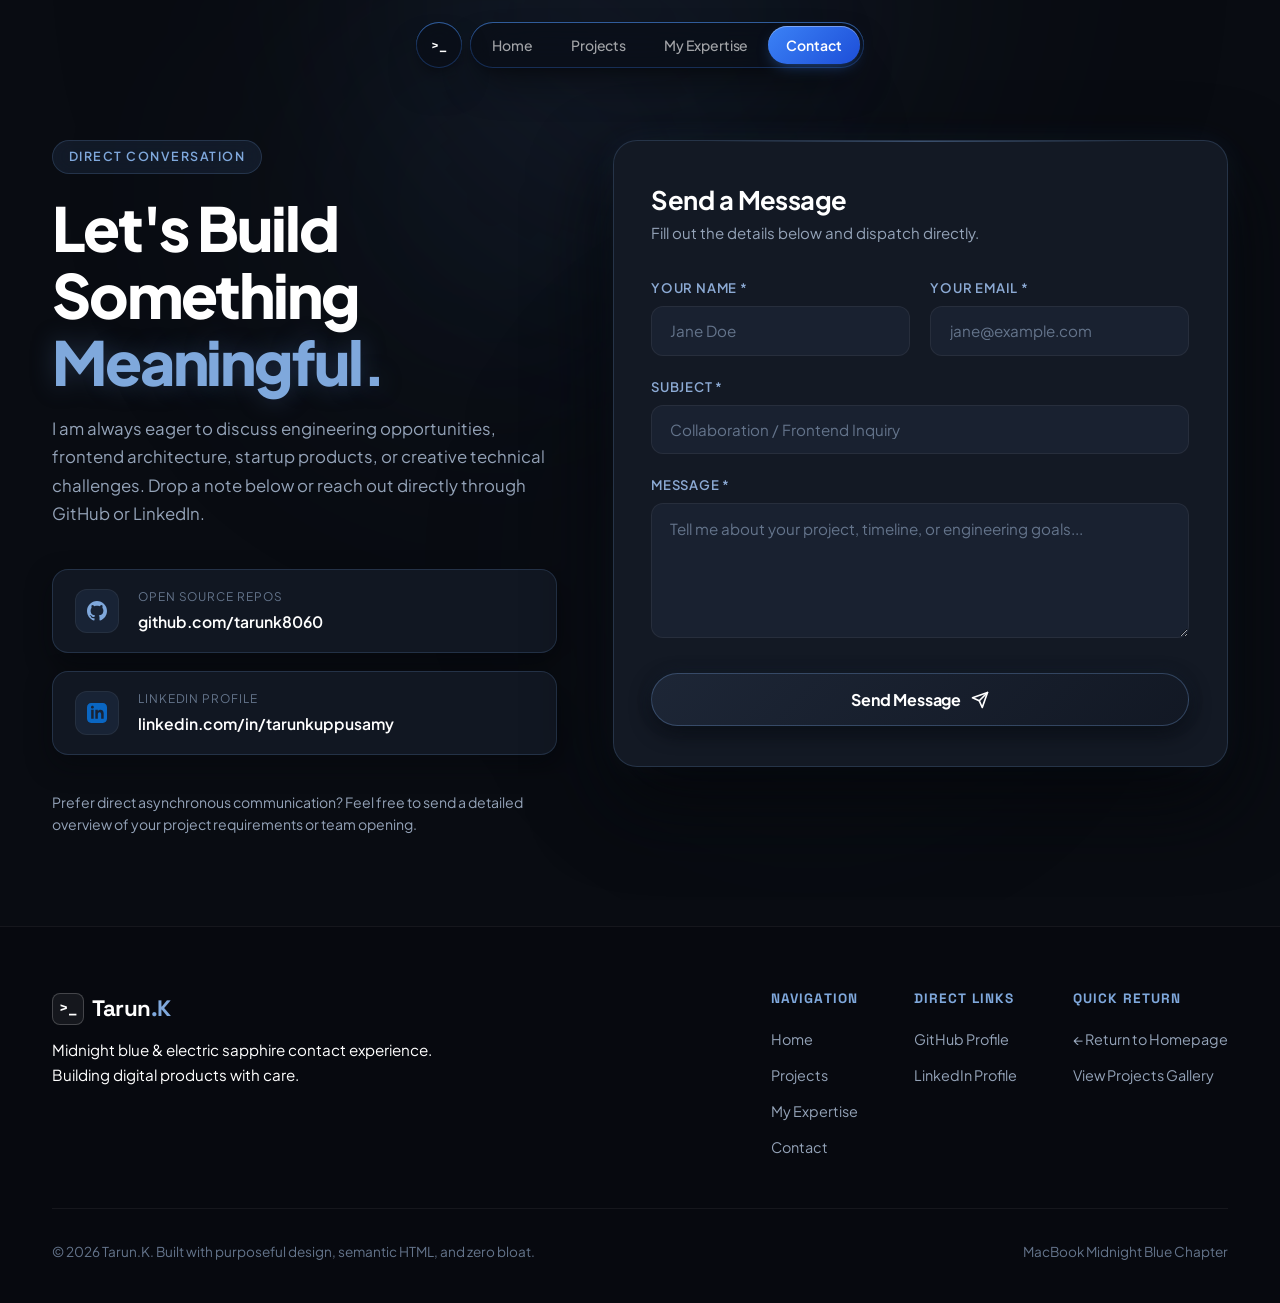
==== commit fb976255: "feat: implement authentic React Bits Pill Nav for desktop and tablet with dynamic page capsule color" ====
--- a/contact.html
+++ b/contact.html
@@ -9,12 +9,12 @@
   <!-- Favicon -->
   <link rel="icon" type="image/svg+xml" href="data:image/svg+xml,<svg xmlns='http://www.w3.org/2000/svg' viewBox='0 0 24 24' fill='none' stroke='%237fa8dc' stroke-width='2' stroke-linecap='round' stroke-linejoin='round'><path d='M4 4h16c1.1 0 2 .9 2 2v12c0 1.1-.9 2-2 2H4c-1.1 0-2-.9-2-2V6c0-1.1.9-2 2-2z'></path><polyline points='22,6 12,13 2,6'></polyline></svg>">
 
-  <link rel="stylesheet" href="css/base.css?v=2.3">
-  <link rel="stylesheet" href="css/transitions.css?v=2.3">
-  <link rel="stylesheet" href="css/home.css?v=2.3">
-  <link rel="stylesheet" href="css/projects.css?v=2.3">
-  <link rel="stylesheet" href="css/expertise.css?v=2.3">
-  <link rel="stylesheet" href="css/contact.css?v=2.3">
+  <link rel="stylesheet" href="css/base.css?v=2.4">
+  <link rel="stylesheet" href="css/transitions.css?v=2.4">
+  <link rel="stylesheet" href="css/home.css?v=2.4">
+  <link rel="stylesheet" href="css/projects.css?v=2.4">
+  <link rel="stylesheet" href="css/expertise.css?v=2.4">
+  <link rel="stylesheet" href="css/contact.css?v=2.4">
 </head>
 <body class="page-contact">
   <!-- Accessible Skip Link -->
@@ -32,25 +32,58 @@
 
   <!-- Shared Header Navigation -->
   <header>
-    <!-- Desktop & Tablet Navigation (Old nav bar with Tarun.K on left, nav towards right) -->
-    <nav class="site-nav" id="siteNav" aria-label="Primary Navigation">
-      <div class="container nav-container">
-        <!-- Brand Wordmark on Left -->
-        <a href="index.html" class="brand-logo" aria-label="Tarun.K Home">
-          <span class="brand-symbol" aria-hidden="true">&gt;_</span>
-          <span>Tarun.K</span>
-        </a>
-
-        <!-- Desktop Navigation Links on Right with React Bits–Inspired Shared Hover Pill -->
-        <ul class="nav-menu-desktop" id="navMenuDesktop" role="menubar">
-          <div class="nav-hover-pill" id="navHoverPill" aria-hidden="true"></div>
-          <li role="none"><a href="index.html" class="nav-link" role="menuitem">Home</a></li>
-          <li role="none"><a href="project.html" class="nav-link" role="menuitem">Projects</a></li>
-          <li role="none"><a href="expertise.html" class="nav-link" role="menuitem">My Expertise</a></li>
-          <li role="none"><a href="contact.html" class="nav-link active" role="menuitem" aria-current="page">Contact</a></li>
-        </ul>
-      </div>
-    </nav>
+    <!-- Desktop & Tablet Navigation: Authentic React Bits Pill Nav (https://reactbits.dev/components/pill-nav) -->
+    <div class="site-nav-desktop-wrap" id="siteNavDesktopWrap">
+      <nav class="pill-nav pill-nav--desktop" data-layout="split" aria-label="Primary Navigation">
+        <!-- Logo Pill (Left) -->
+        <span class="pill-nav__logo pill-nav__surface">
+          <a href="index.html" class="pill-nav__logo-link" aria-label="Tarun.K Home">
+            <span class="pill-nav__mark">&gt;_</span>
+          </a>
+          <span class="pill-nav__rim"></span>
+        </span>
+
+        <!-- Links Bar Pill (Right) -->
+        <div class="pill-nav__bar pill-nav__surface">
+          <div class="pill-nav__track">
+            <ul class="pill-nav__list" role="menubar">
+              <li class="pill-nav__slot" role="none">
+                <a href="index.html" class="pill-nav__item" role="menuitem">
+                  <span class="pill-nav__face">Home</span>
+                </a>
+              </li>
+              <li class="pill-nav__slot" role="none">
+                <a href="project.html" class="pill-nav__item" role="menuitem">
+                  <span class="pill-nav__face">Projects</span>
+                </a>
+              </li>
+              <li class="pill-nav__slot" role="none">
+                <a href="expertise.html" class="pill-nav__item" role="menuitem">
+                  <span class="pill-nav__face">My Expertise</span>
+                </a>
+              </li>
+              <li class="pill-nav__slot" role="none">
+                <a href="contact.html" class="pill-nav__item active" role="menuitem" aria-current="page">
+                  <span class="pill-nav__face">Contact</span>
+                </a>
+              </li>
+            </ul>
+
+            <!-- Sliding Animated Capsule -->
+            <span class="pill-nav__glide" aria-hidden="true"></span>
+
+            <!-- High-Contrast Clipped Ink Text Layer -->
+            <div class="pill-nav__ink" aria-hidden="true">
+              <span class="pill-nav__ink-item">Home</span>
+              <span class="pill-nav__ink-item">Projects</span>
+              <span class="pill-nav__ink-item">My Expertise</span>
+              <span class="pill-nav__ink-item">Contact</span>
+            </div>
+          </div>
+          <span class="pill-nav__rim"></span>
+        </div>
+      </nav>
+    </div>
 
     <!-- Mobile View: React Bits Floating Pill Nav (https://reactbits.dev/components/pill-nav) -->
     <div class="pill-nav-mobile-wrap">
@@ -240,8 +273,8 @@
     </footer>
   </div>
 
-  <script src="js/transitions.js?v=2.3"></script>
-  <script src="js/projects.js?v=2.3"></script>
-  <script src="js/contact.js?v=2.3"></script>
+  <script src="js/transitions.js?v=2.4"></script>
+  <script src="js/projects.js?v=2.4"></script>
+  <script src="js/contact.js?v=2.4"></script>
 </body>
 </html>
--- a/css/base.css
+++ b/css/base.css
@@ -5,6 +5,7 @@
 
 @import url('https://fonts.googleapis.com/css2?family=Plus+Jakarta+Sans:wght@400;500;600;700;800&family=Inter:wght@300;400;500;600;700;800&family=Space+Grotesk:wght@500;600;700&display=swap');
 @import "pill-nav.css";
+@import "pill-nav-desktop.css";
 
 *, *::before, *::after {
   margin: 0;
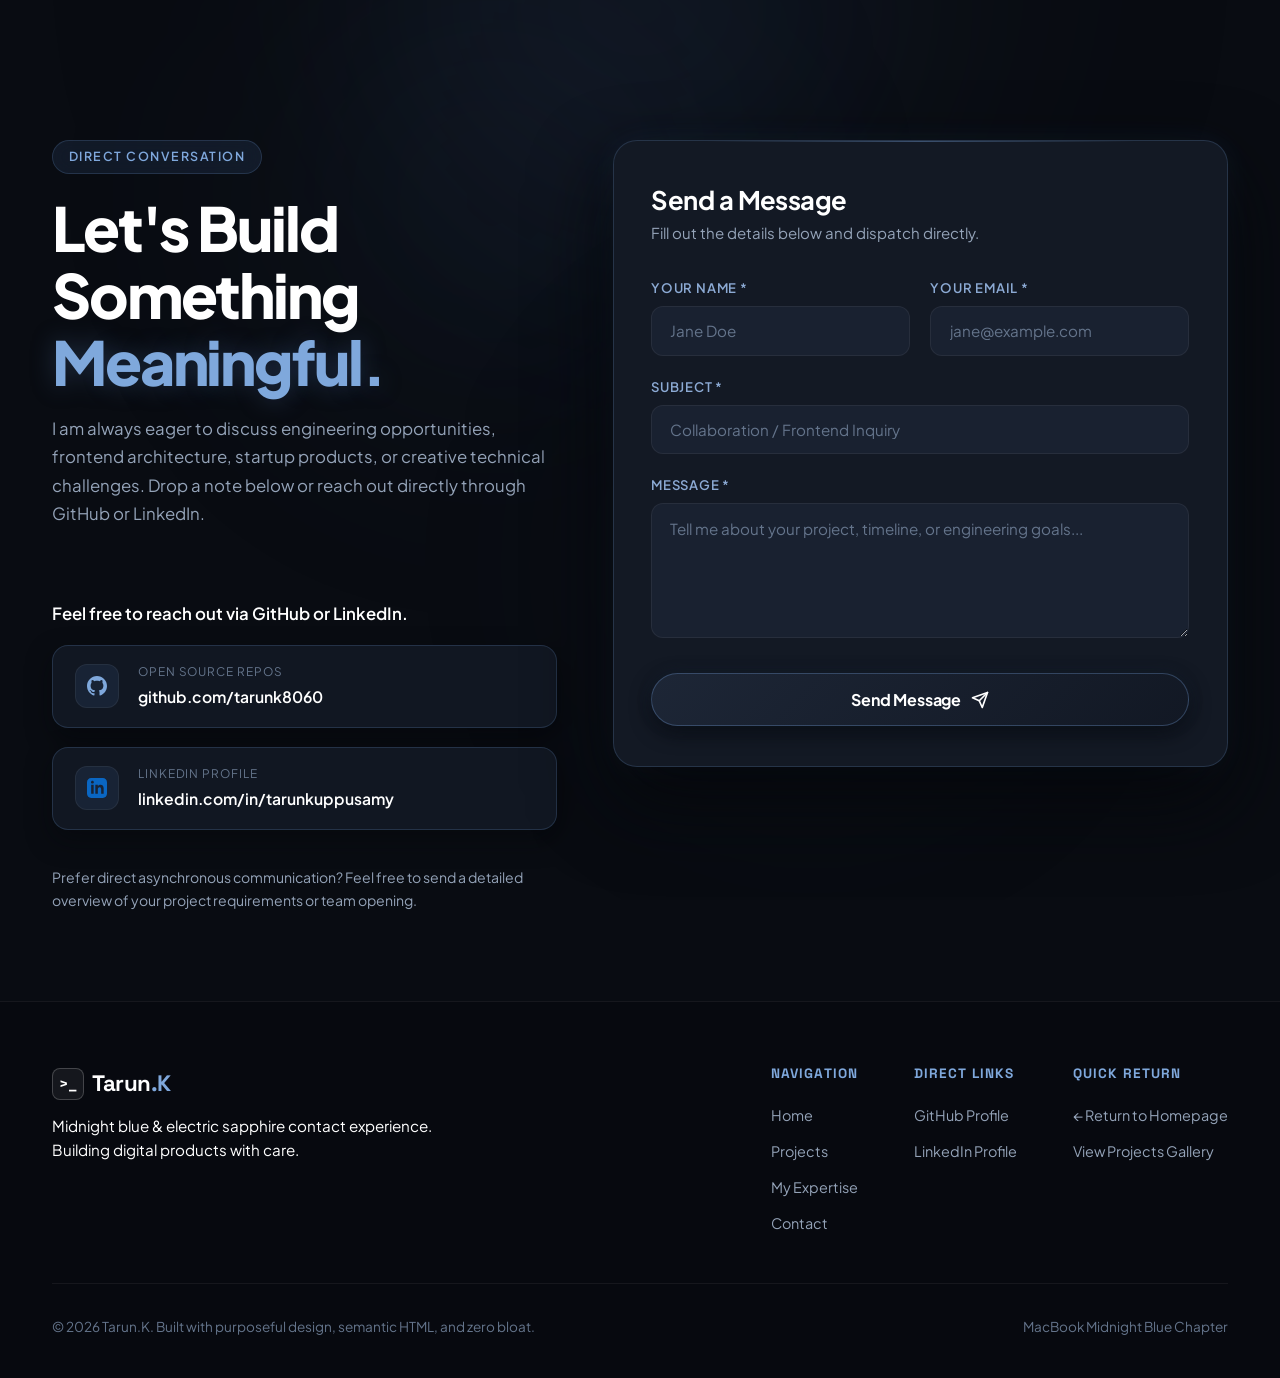
==== commit 5e83928d: "fix(mobile): reorder contact channels below send message form and fix mobile nav overlap" ====
--- a/contact.html
+++ b/contact.html
@@ -9,12 +9,14 @@
   <!-- Favicon -->
   <link rel="icon" type="image/svg+xml" href="data:image/svg+xml,<svg xmlns='http://www.w3.org/2000/svg' viewBox='0 0 24 24' fill='none' stroke='%237fa8dc' stroke-width='2' stroke-linecap='round' stroke-linejoin='round'><path d='M4 4h16c1.1 0 2 .9 2 2v12c0 1.1-.9 2-2 2H4c-1.1 0-2-.9-2-2V6c0-1.1.9-2 2-2z'></path><polyline points='22,6 12,13 2,6'></polyline></svg>">
 
-  <link rel="stylesheet" href="css/base.css?v=2.4">
-  <link rel="stylesheet" href="css/transitions.css?v=2.4">
-  <link rel="stylesheet" href="css/home.css?v=2.4">
-  <link rel="stylesheet" href="css/projects.css?v=2.4">
-  <link rel="stylesheet" href="css/expertise.css?v=2.4">
-  <link rel="stylesheet" href="css/contact.css?v=2.4">
+  <link rel="stylesheet" href="css/base.css?v=2.5">
+  <link rel="stylesheet" href="css/pill-nav.css?v=2.5">
+  <link rel="stylesheet" href="css/pill-nav-desktop.css?v=2.5">
+  <link rel="stylesheet" href="css/transitions.css?v=2.5">
+  <link rel="stylesheet" href="css/home.css?v=2.5">
+  <link rel="stylesheet" href="css/projects.css?v=2.5">
+  <link rel="stylesheet" href="css/expertise.css?v=2.5">
+  <link rel="stylesheet" href="css/contact.css?v=2.5">
 </head>
 <body class="page-contact">
   <!-- Accessible Skip Link -->
@@ -128,8 +130,8 @@
         <div class="container">
           <div class="contact-layout-grid">
 
-            <!-- Left Column: Context & Direct Channels -->
-            <div>
+            <!-- Top / Left: Context & Title -->
+            <div class="contact-intro-col">
               <div class="pill-midnight">
                 <span>Direct Conversation</span>
               </div>
@@ -139,41 +141,9 @@
               <p class="contact-statement">
                 I am always eager to discuss engineering opportunities, frontend architecture, startup products, or creative technical challenges. Drop a note below or reach out directly through GitHub or LinkedIn.
               </p>
-
-              <div class="contact-channels">
-                <!-- 1. GitHub Repositories -->
-                <a href="https://github.com/tarunk8060" target="_blank" rel="noopener noreferrer" class="channel-card" aria-label="View Tarun's GitHub Profile">
-                  <div class="channel-icon" aria-hidden="true">
-                    <svg width="20" height="20" viewBox="0 0 24 24" fill="currentColor">
-                      <path d="M12 0c-6.626 0-12 5.373-12 12 0 5.302 3.438 9.8 8.207 11.387.599.111.793-.261.793-.577v-2.234c-3.338.726-4.033-1.416-4.033-1.416-.546-1.387-1.333-1.756-1.333-1.756-1.089-.745.083-.729.083-.729 1.205.084 1.839 1.237 1.839 1.237 1.07 1.834 2.807 1.304 3.492.997.107-.775.418-1.305.762-1.604-2.665-.305-5.467-1.334-5.467-5.931 0-1.311.469-2.381 1.236-3.221-.124-.303-.535-1.524.117-3.176 0 0 1.008-.322 3.301 1.23.957-.266 1.983-.399 3.003-.404 1.02.005 2.047.138 3.006.404 2.291-1.552 3.297-1.23 3.297-1.23.653 1.653.242 2.874.118 3.176.77.84 1.235 1.911 1.235 3.221 0 4.609-2.807 5.624-5.479 5.921.43.372.823 1.102.823 2.222v3.293c0 .319.192.694.801.576 4.765-1.589 8.199-6.086 8.199-11.386 0-6.627-5.373-12-12-12z"/>
-                    </svg>
-                  </div>
-                  <div class="channel-info">
-                    <div class="channel-label">Open Source Repos</div>
-                    <div class="channel-val">github.com/tarunk8060</div>
-                  </div>
-                </a>
-
-                <!-- 2. LinkedIn Professional Network -->
-                <a href="https://www.linkedin.com/in/tarunkuppusamy/" target="_blank" rel="noopener noreferrer" class="channel-card" aria-label="Connect with Tarun on LinkedIn">
-                  <div class="channel-icon" aria-hidden="true" style="color: #0a66c2;">
-                    <svg width="20" height="20" viewBox="0 0 24 24" fill="currentColor">
-                      <path d="M19 0h-14c-2.761 0-5 2.239-5 5v14c0 2.761 2.239 5 5 5h14c2.762 0 5-2.239 5-5v-14c0-2.761-2.238-5-5-5zm-11 19h-3v-11h3v11zm-1.5-12.268c-.966 0-1.75-.79-1.75-1.764s.784-1.764 1.75-1.764 1.75.79 1.75 1.764-.783 1.764-1.75 1.764zm13.5 12.268h-3v-5.604c0-3.368-4-3.113-4 0v5.604h-3v-11h3v1.765c1.396-2.586 7-2.777 7 2.476v6.759z"/>
-                    </svg>
-                  </div>
-                  <div class="channel-info">
-                    <div class="channel-label">LinkedIn Profile</div>
-                    <div class="channel-val">linkedin.com/in/tarunkuppusamy</div>
-                  </div>
-                </a>
-              </div>
-
-              <p style="font-size: 0.88rem; color: #94a3b8; line-height: 1.6;">
-                Prefer direct asynchronous communication? Feel free to send a detailed overview of your project requirements or team opening.
-              </p>
-            </div>
-
-            <!-- Right Column: Validated Real Form -->
+            </div>
+
+            <!-- Send Message Form Box -->
             <div class="contact-form-box">
               <div class="form-header">
                 <h3>Send a Message</h3>
@@ -215,6 +185,45 @@
               </form>
 
               <div class="form-status-box" id="formStatusBox" role="alert"></div>
+            </div>
+
+            <!-- Direct Channels: Below Send Message in Mobile View -->
+            <div class="contact-channels-wrap">
+              <p class="contact-channels-line">
+                Feel free to reach out via GitHub or LinkedIn.
+              </p>
+
+              <div class="contact-channels">
+                <!-- 1. GitHub Repositories -->
+                <a href="https://github.com/tarunk8060" target="_blank" rel="noopener noreferrer" class="channel-card" aria-label="View Tarun's GitHub Profile">
+                  <div class="channel-icon" aria-hidden="true">
+                    <svg width="20" height="20" viewBox="0 0 24 24" fill="currentColor">
+                      <path d="M12 0c-6.626 0-12 5.373-12 12 0 5.302 3.438 9.8 8.207 11.387.599.111.793-.261.793-.577v-2.234c-3.338.726-4.033-1.416-4.033-1.416-.546-1.387-1.333-1.756-1.333-1.756-1.089-.745.083-.729.083-.729 1.205.084 1.839 1.237 1.839 1.237 1.07 1.834 2.807 1.304 3.492.997.107-.775.418-1.305.762-1.604-2.665-.305-5.467-1.334-5.467-5.931 0-1.311.469-2.381 1.236-3.221-.124-.303-.535-1.524.117-3.176 0 0 1.008-.322 3.301 1.23.957-.266 1.983-.399 3.003-.404 1.02.005 2.047.138 3.006.404 2.291-1.552 3.297-1.23 3.297-1.23.653 1.653.242 2.874.118 3.176.77.84 1.235 1.911 1.235 3.221 0 4.609-2.807 5.624-5.479 5.921.43.372.823 1.102.823 2.222v3.293c0 .319.192.694.801.576 4.765-1.589 8.199-6.086 8.199-11.386 0-6.627-5.373-12-12-12z"/>
+                    </svg>
+                  </div>
+                  <div class="channel-info">
+                    <div class="channel-label">Open Source Repos</div>
+                    <div class="channel-val">github.com/tarunk8060</div>
+                  </div>
+                </a>
+
+                <!-- 2. LinkedIn Professional Network -->
+                <a href="https://www.linkedin.com/in/tarunkuppusamy/" target="_blank" rel="noopener noreferrer" class="channel-card" aria-label="Connect with Tarun on LinkedIn">
+                  <div class="channel-icon" aria-hidden="true" style="color: #0a66c2;">
+                    <svg width="20" height="20" viewBox="0 0 24 24" fill="currentColor">
+                      <path d="M19 0h-14c-2.761 0-5 2.239-5 5v14c0 2.761 2.239 5 5 5h14c2.762 0 5-2.239 5-5v-14c0-2.761-2.238-5-5-5zm-11 19h-3v-11h3v11zm-1.5-12.268c-.966 0-1.75-.79-1.75-1.764s.784-1.764 1.75-1.764 1.75.79 1.75 1.764-.783 1.764-1.75 1.764zm13.5 12.268h-3v-5.604c0-3.368-4-3.113-4 0v5.604h-3v-11h3v1.765c1.396-2.586 7-2.777 7 2.476v6.759z"/>
+                    </svg>
+                  </div>
+                  <div class="channel-info">
+                    <div class="channel-label">LinkedIn Profile</div>
+                    <div class="channel-val">linkedin.com/in/tarunkuppusamy</div>
+                  </div>
+                </a>
+              </div>
+
+              <p class="contact-async-note">
+                Prefer direct asynchronous communication? Feel free to send a detailed overview of your project requirements or team opening.
+              </p>
             </div>
 
           </div>
@@ -273,8 +282,8 @@
     </footer>
   </div>
 
-  <script src="js/transitions.js?v=2.4"></script>
-  <script src="js/projects.js?v=2.4"></script>
-  <script src="js/contact.js?v=2.4"></script>
+  <script src="js/transitions.js?v=2.5"></script>
+  <script src="js/projects.js?v=2.5"></script>
+  <script src="js/contact.js?v=2.5"></script>
 </body>
 </html>
--- a/css/base.css
+++ b/css/base.css
@@ -550,8 +550,27 @@
   }
 }
 
-/* Mobile View (<= 680px): Switch to React Bits Pill Nav */
-@media (max-width: 680px) {
+/* ==========================================================================
+   Navigation Responsive Isolation: Mobile vs Desktop (Breakpoint: 768px)
+   ========================================================================== */
+.site-nav-desktop-wrap {
+  display: none !important;
+}
+
+.pill-nav-mobile-wrap {
+  display: none !important;
+}
+
+/* Mobile View (<= 768px): Strict display of mobile floating pill only */
+@media (max-width: 768px) {
+  .site-nav-desktop-wrap,
+  .pill-nav--desktop,
+  #siteNavDesktopWrap {
+    display: none !important;
+  }
+  .pill-nav-mobile-wrap {
+    display: flex !important;
+  }
   .site-nav {
     display: none !important;
   }
@@ -576,3 +595,13 @@
     padding-bottom: calc(5.5rem + env(safe-area-inset-bottom, 24px));
   }
 }
+
+/* Desktop & Tablet View (>= 769px): Authentic React Bits desktop Pill Nav */
+@media (min-width: 769px) {
+  .site-nav-desktop-wrap {
+    display: flex !important;
+  }
+  .pill-nav-mobile-wrap {
+    display: none !important;
+  }
+}
--- a/css/pill-nav.css
+++ b/css/pill-nav.css
@@ -0,0 +1,322 @@
+/* ==========================================================================
+   React Bits: Pill Nav Component (https://reactbits.dev/components/pill-nav)
+   Mobile View Floating Pill Navigation & Microinteractions
+   ========================================================================== */
+
+/* Hidden by default on Desktop and Tablet */
+.pill-nav-mobile-wrap {
+  display: none !important;
+}
+
+/* Activated strictly in Mobile View (<= 768px) */
+@media (max-width: 768px) {
+  .site-nav-desktop-wrap,
+  .pill-nav--desktop,
+  #siteNavDesktopWrap {
+    display: none !important;
+  }
+
+  .pill-nav-mobile-wrap {
+    display: flex !important;
+    position: fixed;
+    top: 0.9rem;
+    left: 0;
+    right: 0;
+    justify-content: center;
+    z-index: 1500;
+    pointer-events: none;
+  }
+
+  .pill-nav {
+    --pn-h: 46px;
+    --pn-pad: 4px;
+    --pn-inner: 38px;
+    --pn-x: 16px;
+    --pn-font: 13.5px;
+    
+    pointer-events: auto;
+    position: relative;
+    display: flex;
+    align-items: center;
+    justify-content: space-between;
+    width: calc(100% - 1.75rem);
+    max-width: 440px;
+    height: var(--pn-h);
+    padding: var(--pn-pad);
+    border-radius: 999px;
+    background: rgba(14, 16, 24, 0.88);
+    backdrop-filter: blur(24px) saturate(1.8);
+    -webkit-backdrop-filter: blur(24px) saturate(1.8);
+    box-shadow: 
+      inset 0 0 0 1px rgba(255, 255, 255, 0.08),
+      inset 0 1px 0 rgba(255, 255, 255, 0.14),
+      0 18px 40px -12px rgba(0, 0, 0, 0.9),
+      0 6px 16px -6px rgba(0, 0, 0, 0.5);
+    font-family: 'Plus Jakarta Sans', -apple-system, BlinkMacSystemFont, sans-serif;
+    font-size: var(--pn-font);
+    line-height: 1;
+    user-select: none;
+    -webkit-tap-highlight-color: transparent;
+    transition: all 0.25s cubic-bezier(0.16, 1, 0.3, 1);
+  }
+
+  /* Brand Logo with Tarun.K on the left of Pill */
+  .pill-nav__logo {
+    position: relative;
+    z-index: 2;
+    display: inline-flex;
+    align-items: center;
+    gap: 0.45rem;
+    padding: 0 0.85rem 0 0.4rem;
+    height: var(--pn-inner);
+    border-radius: 999px;
+    background: rgba(255, 255, 255, 0.06);
+    border: 1px solid rgba(255, 255, 255, 0.09);
+    color: #ffffff;
+    text-decoration: none;
+    transition: all 0.2s ease;
+  }
+
+  .pill-nav__logo:hover {
+    background: rgba(255, 255, 255, 0.12);
+  }
+
+  .pill-nav__mark {
+    display: inline-flex;
+    align-items: center;
+    justify-content: center;
+    width: 26px;
+    height: 26px;
+    border-radius: 999px;
+    background: rgba(255, 255, 255, 0.12);
+    font-family: 'Space Grotesk', monospace;
+    font-size: 11px;
+    font-weight: 700;
+    color: #ffffff;
+  }
+
+  .pill-nav__brand-name {
+    font-family: 'Space Grotesk', 'Plus Jakarta Sans', sans-serif;
+    font-size: 0.9rem;
+    font-weight: 700;
+    letter-spacing: -0.02em;
+    color: #ffffff;
+    white-space: nowrap;
+  }
+
+  .pill-nav__brand-name span {
+    opacity: 0.7;
+  }
+
+  /* Mobile Toggle Burger on Right of Pill */
+  .pill-nav__toggle {
+    display: inline-grid;
+    position: relative;
+    z-index: 3;
+    place-items: center;
+    width: var(--pn-inner);
+    height: var(--pn-inner);
+    padding: 0;
+    border: 0;
+    border-radius: 999px;
+    background: rgba(255, 255, 255, 0.08);
+    border: 1px solid rgba(255, 255, 255, 0.1);
+    color: #ffffff;
+    cursor: pointer;
+    outline: none;
+    transition: background 0.2s ease, transform 0.2s ease;
+  }
+
+  .pill-nav__toggle:hover {
+    background: rgba(255, 255, 255, 0.16);
+  }
+
+  .pill-nav__toggle:active {
+    transform: scale(0.92);
+  }
+
+  .pill-nav__burger {
+    position: relative;
+    width: 16px;
+    height: 10px;
+  }
+
+  .pill-nav__line {
+    position: absolute;
+    left: 0;
+    width: 100%;
+    height: 1.5px;
+    border-radius: 2px;
+    background: #ffffff;
+    transition: transform 0.35s cubic-bezier(0.22, 1, 0.36, 1), top 0.35s cubic-bezier(0.22, 1, 0.36, 1);
+  }
+
+  .pill-nav__line--top {
+    top: 1.5px;
+  }
+
+  .pill-nav__line--bottom {
+    top: 7px;
+  }
+
+  .pill-nav[data-open] .pill-nav__line--top {
+    top: 4.25px;
+    transform: rotate(45deg);
+  }
+
+  .pill-nav[data-open] .pill-nav__line--bottom {
+    top: 4.25px;
+    transform: rotate(-45deg);
+  }
+
+  /* React Bits Mobile Dropdown Panel */
+  .pill-nav__panel {
+    position: absolute;
+    top: 0;
+    left: 0;
+    right: 0;
+    z-index: 1;
+    padding: calc(var(--pn-h) + 6px) 6px 6px;
+    border-radius: 24px;
+    background: rgba(14, 16, 24, 0.97);
+    backdrop-filter: blur(28px) saturate(1.8);
+    -webkit-backdrop-filter: blur(28px) saturate(1.8);
+    border: 1px solid rgba(255, 255, 255, 0.12);
+    box-shadow: 0 25px 60px rgba(0, 0, 0, 0.95), inset 0 1px 0 rgba(255, 255, 255, 0.1);
+    
+    /* Symmetrical smooth enter and exit transitions */
+    opacity: 0;
+    visibility: hidden;
+    transform: translateY(-8px) scale(0.98);
+    pointer-events: none;
+    transition: opacity 0.26s cubic-bezier(0.22, 1, 0.36, 1),
+                transform 0.26s cubic-bezier(0.22, 1, 0.36, 1),
+                visibility 0.26s ease;
+  }
+
+  .pill-nav[data-open] .pill-nav__panel {
+    opacity: 1;
+    visibility: visible;
+    transform: translateY(0) scale(1);
+    pointer-events: auto;
+  }
+
+  .pill-nav__menu {
+    display: flex;
+    flex-direction: column;
+    gap: 3px;
+    margin: 0;
+    padding: 0;
+    list-style: none;
+  }
+
+  .pill-nav__row {
+    display: flex;
+    align-items: center;
+    justify-content: space-between;
+    width: 100%;
+    height: 44px;
+    padding: 0 16px;
+    border-radius: 18px;
+    background: none;
+    color: #f4f4f5;
+    font-family: inherit;
+    font-size: 14px;
+    font-weight: 500;
+    text-decoration: none;
+    transition: background-color 0.2s ease, color 0.2s ease, border-color 0.2s ease;
+  }
+
+  .pill-nav__row:hover {
+    background: rgba(255, 255, 255, 0.08);
+  }
+
+  /* Refined translucent glass active highlight (not solid white) */
+  .pill-nav__row.active {
+    background: rgba(255, 255, 255, 0.1);
+    border: 1px solid rgba(255, 255, 255, 0.2);
+    color: #ffffff;
+    font-weight: 600;
+    box-shadow: inset 0 1px 0 rgba(255, 255, 255, 0.12), 0 4px 16px rgba(0, 0, 0, 0.4);
+  }
+
+  .pill-nav__row.active span[aria-hidden="true"],
+  .pill-nav__row.active span:last-child {
+    color: #ffffff;
+    opacity: 1;
+  }
+
+  /* Page-specific capsule accents for active mobile navigation item */
+  body.page-home .pill-nav__row.active {
+    background: #ffffff !important;
+    border: 1px solid #ffffff !important;
+    color: #090a0f !important;
+    box-shadow: 0 4px 16px rgba(255, 255, 255, 0.25);
+  }
+  body.page-home .pill-nav__row.active span {
+    color: #090a0f !important;
+  }
+
+  body.page-projects .pill-nav__row.active {
+    background: linear-gradient(135deg, #A445F5 0%, #8B20D9 100%) !important;
+    border: 1px solid rgba(164, 69, 245, 0.6) !important;
+    color: #ffffff !important;
+    box-shadow: 0 4px 16px rgba(164, 69, 245, 0.35);
+  }
+  body.page-projects .pill-nav__row.active span {
+    color: #ffffff !important;
+  }
+
+  body.page-expertise .pill-nav__row.active {
+    background: linear-gradient(135deg, #ff6b2b 0%, #ea580c 100%) !important;
+    border: 1px solid rgba(255, 107, 43, 0.6) !important;
+    color: #ffffff !important;
+    box-shadow: 0 4px 16px rgba(255, 107, 43, 0.35);
+  }
+  body.page-expertise .pill-nav__row.active span {
+    color: #ffffff !important;
+  }
+
+  body.page-contact .pill-nav__row.active {
+    background: linear-gradient(135deg, #3b82f6 0%, #1d4ed8 100%) !important;
+    border: 1px solid rgba(59, 130, 246, 0.6) !important;
+    color: #ffffff !important;
+    box-shadow: 0 4px 16px rgba(59, 130, 246, 0.35);
+  }
+  body.page-contact .pill-nav__row.active span {
+    color: #ffffff !important;
+  }
+
+  /* Page-specific outer pill-nav container borders & logo badges */
+  body.page-home .pill-nav {
+    border: 1px solid rgba(255, 255, 255, 0.22);
+  }
+  body.page-home .pill-nav__mark {
+    background: rgba(255, 255, 255, 0.2);
+    color: #ffffff;
+  }
+
+  body.page-projects .pill-nav {
+    border: 1px solid rgba(164, 69, 245, 0.35);
+  }
+  body.page-projects .pill-nav__mark {
+    background: rgba(164, 69, 245, 0.25);
+    color: #C084FC;
+  }
+
+  body.page-expertise .pill-nav {
+    border: 1px solid rgba(255, 107, 43, 0.38);
+  }
+  body.page-expertise .pill-nav__mark {
+    background: rgba(255, 107, 43, 0.25);
+    color: #ff6b2b;
+  }
+
+  body.page-contact .pill-nav {
+    border: 1px solid rgba(59, 130, 246, 0.38);
+  }
+  body.page-contact .pill-nav__mark {
+    background: rgba(59, 130, 246, 0.25);
+    color: #7fa8dc;
+  }
+}
--- a/css/pill-nav-desktop.css
+++ b/css/pill-nav-desktop.css
@@ -0,0 +1,452 @@
+/* ==========================================================================
+   React Bits: Pill Nav Component (Desktop & Tablet)
+   Reference: https://reactbits.dev/components/pill-nav
+   ========================================================================== */
+
+/* Scoped exclusively to Desktop & Tablet viewports (min-width: 769px) */
+@media (min-width: 769px) {
+  /* Positioning wrapper for centered floating navigation */
+  .site-nav-desktop-wrap {
+    position: fixed;
+    top: 1.4rem;
+    left: 0;
+    right: 0;
+    display: flex;
+    justify-content: center;
+    align-items: center;
+    z-index: 1500;
+    pointer-events: none;
+    transition: opacity 0.3s ease;
+  }
+
+  .site-nav-desktop-wrap .pill-nav {
+    pointer-events: auto;
+  }
+
+  /* React Bits Pill Nav Tokens */
+  .pill-nav--desktop {
+    --pn-h: 46px;
+    --pn-pad: 4px;
+    --pn-inner: 38px;
+    --pn-x: 18px;
+    --pn-font: 14px;
+    --pn-gap: 8px;
+    --pn-mark: 20px;
+    --pn-blur: blur(20px) saturate(1.6);
+    --pn-surface: rgba(10, 9, 15, 0.72);
+    --pn-solid: #0A090F;
+    --pn-edge: rgba(164, 69, 245, 0.28);
+    --pn-rim: rgba(164, 69, 245, 0.35);
+    --pn-shadow: 0 20px 40px -15px rgba(0, 0, 0, 0.8), 0 6px 16px -6px rgba(0, 0, 0, 0.5);
+    --pn-text: rgba(244, 244, 245, 0.65);
+    --pn-strong: #ffffff;
+    --pn-pill: linear-gradient(135deg, #A445F5 0%, #8B20D9 100%);
+    --pn-pill-ink: #ffffff;
+    --pn-pill-shadow: inset 0 1px 0 rgba(255, 255, 255, 0.35), 0 6px 16px -6px rgba(164, 69, 245, 0.6);
+    --pn-ring: rgba(164, 69, 245, 0.55);
+    --pn-row-hover: rgba(255, 255, 255, 0.06);
+    --pn-roll: calc(var(--pn-inner) / 2 + 0.7em);
+    
+    font-family: 'Plus Jakarta Sans', -apple-system, BlinkMacSystemFont, 'Segoe UI', Roboto, sans-serif;
+  }
+
+  /* Page-Specific Dynamic Theme Accents */
+  body.page-home .pill-nav--desktop {
+    --pn-surface: rgba(10, 10, 14, 0.75);
+    --pn-edge: rgba(255, 255, 255, 0.16);
+    --pn-rim: rgba(255, 255, 255, 0.24);
+    --pn-pill: #FFFFFF;
+    --pn-pill-ink: #090A0F;
+    --pn-pill-shadow: inset 0 1px 0 rgba(255, 255, 255, 0.9), 0 6px 16px -6px rgba(255, 255, 255, 0.4);
+    --pn-ring: rgba(255, 255, 255, 0.6);
+  }
+
+  body.page-projects .pill-nav--desktop {
+    --pn-surface: rgba(12, 10, 20, 0.75);
+    --pn-edge: rgba(164, 69, 245, 0.28);
+    --pn-rim: rgba(164, 69, 245, 0.4);
+    --pn-pill: linear-gradient(135deg, #A445F5 0%, #8B20D9 100%);
+    --pn-pill-ink: #FFFFFF;
+    --pn-pill-shadow: inset 0 1px 0 rgba(255, 255, 255, 0.35), 0 6px 16px -6px rgba(164, 69, 245, 0.6);
+    --pn-ring: rgba(164, 69, 245, 0.6);
+  }
+
+  body.page-expertise .pill-nav--desktop {
+    --pn-surface: rgba(18, 12, 10, 0.75);
+    --pn-edge: rgba(255, 107, 43, 0.28);
+    --pn-rim: rgba(255, 107, 43, 0.42);
+    --pn-pill: linear-gradient(135deg, #ff6b2b 0%, #ea580c 100%);
+    --pn-pill-ink: #FFFFFF;
+    --pn-pill-shadow: inset 0 1px 0 rgba(255, 255, 255, 0.35), 0 6px 16px -6px rgba(255, 107, 43, 0.6);
+    --pn-ring: rgba(255, 107, 43, 0.6);
+  }
+
+  body.page-contact .pill-nav--desktop {
+    --pn-surface: rgba(10, 14, 22, 0.75);
+    --pn-edge: rgba(59, 130, 246, 0.28);
+    --pn-rim: rgba(96, 165, 250, 0.42);
+    --pn-pill: linear-gradient(135deg, #3b82f6 0%, #1d4ed8 100%);
+    --pn-pill-ink: #FFFFFF;
+    --pn-pill-shadow: inset 0 1px 0 rgba(255, 255, 255, 0.35), 0 6px 16px -6px rgba(59, 130, 246, 0.6);
+    --pn-ring: rgba(59, 130, 246, 0.6);
+  }
+
+  /* User's Exact CSS Rules Scoped for Desktop/Tablet */
+  .pill-nav {
+    --pn-roll: calc(var(--pn-inner) / 2 + 0.7em);
+    position: relative;
+    display: inline-flex;
+    align-items: center;
+    gap: var(--pn-gap);
+    max-width: 100%;
+    font-size: var(--pn-font);
+    line-height: 1;
+    -webkit-tap-highlight-color: transparent;
+  }
+
+  .pill-nav[data-collapsed] {
+    display: flex;
+    width: 100%;
+    justify-content: space-between;
+  }
+
+  .pill-nav[data-layout='joined'] {
+    gap: 2px;
+    padding: var(--pn-pad);
+    border-radius: 999px;
+  }
+
+  .pill-nav__surface {
+    background: var(--pn-surface);
+    box-shadow: var(--pn-shadow);
+    -webkit-backdrop-filter: var(--pn-blur);
+    backdrop-filter: var(--pn-blur);
+  }
+
+  .pill-nav[data-layout='joined'][data-panel] {
+    background: transparent;
+    box-shadow: none;
+    -webkit-backdrop-filter: none;
+    backdrop-filter: none;
+  }
+
+  .pill-nav[data-panel] .pill-nav__rim--root {
+    opacity: 0;
+  }
+
+  .pill-nav__rim {
+    position: absolute;
+    inset: 0;
+    z-index: 4;
+    border-radius: inherit;
+    box-shadow:
+      inset 0 0 0 1px var(--pn-edge),
+      inset 0 1px 0 var(--pn-rim);
+    pointer-events: none;
+    transition: box-shadow 0.3s ease;
+  }
+
+  .pill-nav__logo {
+    position: relative;
+    z-index: 2;
+    display: inline-grid;
+    flex: none;
+    place-items: center;
+    width: var(--pn-h);
+    height: var(--pn-h);
+    border-radius: 999px;
+    transition: transform 0.2s ease;
+  }
+
+  .pill-nav__logo:hover {
+    transform: scale(1.05);
+  }
+
+  .pill-nav__logo-link {
+    position: absolute;
+    inset: 0;
+    display: grid;
+    place-items: center;
+    border-radius: inherit;
+    color: var(--pn-strong);
+    text-decoration: none;
+    outline: none;
+  }
+
+  .pill-nav[data-layout='joined'] .pill-nav__logo {
+    width: var(--pn-inner);
+    height: var(--pn-inner);
+  }
+
+  .pill-nav__logo-link:focus-visible,
+  .pill-nav__toggle:focus-visible {
+    outline: 2px solid var(--pn-ring);
+    outline-offset: 2px;
+  }
+
+  .pill-nav__mark {
+    display: grid;
+    place-items: center;
+    width: var(--pn-mark);
+    height: var(--pn-mark);
+    font-family: 'Space Grotesk', monospace;
+    font-size: 13px;
+    font-weight: 700;
+    color: var(--pn-strong);
+    will-change: transform;
+  }
+
+  .pill-nav__mark img,
+  .pill-nav__mark svg {
+    display: block;
+    width: 100%;
+    height: 100%;
+    object-fit: contain;
+  }
+
+  .pill-nav__bar {
+    position: relative;
+    z-index: 1;
+    display: flex;
+    align-items: center;
+    min-width: 0;
+    height: var(--pn-h);
+    padding: var(--pn-pad);
+    border-radius: 999px;
+    box-sizing: border-box;
+  }
+
+  .pill-nav[data-layout='joined'] .pill-nav__bar {
+    height: var(--pn-inner);
+    padding: 0;
+  }
+
+  .pill-nav__track {
+    position: relative;
+    height: 100%;
+  }
+
+  .pill-nav__list {
+    display: flex;
+    align-items: stretch;
+    gap: var(--pn-item-gap, 2px);
+    height: 100%;
+    margin: 0;
+    padding: 0;
+    list-style: none;
+  }
+
+  .pill-nav__slot {
+    display: flex;
+  }
+
+  .pill-nav__item {
+    position: relative;
+    display: inline-flex;
+    align-items: center;
+    justify-content: center;
+    height: 100%;
+    padding: 0 var(--pn-x);
+    border: 0;
+    border-radius: 999px;
+    background: none;
+    color: var(--pn-text);
+    font-family: inherit;
+    font-size: inherit;
+    line-height: inherit;
+    font-weight: 500;
+    letter-spacing: -0.005em;
+    white-space: nowrap;
+    text-decoration: none;
+    cursor: pointer;
+    outline: none;
+    overflow: hidden;
+    isolation: isolate;
+    transition: color 0.25s ease;
+  }
+
+  .pill-nav__slot[data-lit] .pill-nav__item,
+  .pill-nav__item[aria-current] {
+    color: var(--pn-strong);
+  }
+
+  .pill-nav[data-items='pill'] {
+    --pn-item-gap: 3px;
+  }
+
+  .pill-nav[data-items='pill'] .pill-nav__item {
+    background: var(--pn-tile);
+    box-shadow: var(--pn-tile-rim);
+    color: var(--pn-strong);
+  }
+
+  .pill-nav__item:focus-visible,
+  .pill-nav__row:focus-visible {
+    outline: 2px solid var(--pn-ring);
+    outline-offset: -2px;
+  }
+
+  .pill-nav__face {
+    display: inline-flex;
+    align-items: center;
+    gap: 0.45em;
+    transition: transform 0.36s cubic-bezier(0.22, 1, 0.36, 1);
+  }
+
+  .pill-nav__face svg {
+    width: 1.15em;
+    height: 1.15em;
+    flex: none;
+  }
+
+  .pill-nav__face-alt {
+    position: absolute;
+    inset: 0;
+    display: inline-flex;
+    align-items: center;
+    justify-content: center;
+    gap: 0.45em;
+    color: var(--pn-pill-ink);
+    transform: translateY(var(--pn-roll));
+    transition: transform 0.36s cubic-bezier(0.22, 1, 0.36, 1);
+  }
+
+  .pill-nav__face-alt svg {
+    width: 1.15em;
+    height: 1.15em;
+    flex: none;
+  }
+
+  .pill-nav__slot[data-on] .pill-nav__face,
+  .pill-nav__slot[data-hover] .pill-nav__face {
+    transform: translateY(calc(var(--pn-roll) * -1));
+    transition-duration: 0.5s;
+  }
+
+  .pill-nav__slot[data-on] .pill-nav__face-alt,
+  .pill-nav__slot[data-hover] .pill-nav__face-alt {
+    transform: translateY(0);
+    transition-duration: 0.5s;
+  }
+
+  .pill-nav__fill {
+    position: absolute;
+    top: 100%;
+    left: 50%;
+    z-index: -1;
+    width: var(--pn-fill, 200%);
+    height: var(--pn-fill, 200%);
+    margin: calc(var(--pn-fill, 200%) / -2) 0 0 calc(var(--pn-fill, 200%) / -2);
+    border-radius: 50%;
+    background: var(--pn-pill);
+    transform: scale(0);
+    transition: transform 0.36s cubic-bezier(0.4, 0, 0.2, 1);
+    pointer-events: none;
+  }
+
+  .pill-nav__slot[data-on] .pill-nav__fill,
+  .pill-nav__slot[data-hover] .pill-nav__fill {
+    transform: scale(1);
+    transition: transform 0.55s cubic-bezier(0.22, 1, 0.36, 1);
+  }
+
+  .pill-nav__glide {
+    position: absolute;
+    top: 0;
+    bottom: 0;
+    left: 0;
+    width: 0;
+    border-radius: 999px;
+    background: var(--pn-pill);
+    box-shadow: var(--pn-pill-shadow);
+    opacity: 0;
+    pointer-events: none;
+    transform-origin: 50% 50%;
+    will-change: transform, width, opacity;
+  }
+
+  .pill-nav[data-focus] .pill-nav__glide {
+    box-shadow:
+      var(--pn-pill-shadow),
+      0 0 0 2px var(--pn-ring);
+  }
+
+  .pill-nav__ink {
+    position: absolute;
+    inset: 0;
+    display: flex;
+    align-items: stretch;
+    gap: var(--pn-item-gap, 2px);
+    color: var(--pn-pill-ink);
+    pointer-events: none;
+    clip-path: inset(0 100% 0 0);
+  }
+
+  .pill-nav__ink-item {
+    display: inline-flex;
+    align-items: center;
+    justify-content: center;
+    gap: 0.45em;
+    height: 100%;
+    padding: 0 var(--pn-x);
+    font-weight: 600;
+    letter-spacing: -0.005em;
+    white-space: nowrap;
+  }
+
+  .pill-nav__ink-item svg {
+    width: 1.15em;
+    height: 1.15em;
+    flex: none;
+  }
+
+  .pill-nav__dot {
+    position: absolute;
+    bottom: calc((var(--pn-inner) - var(--pn-font)) / 4 - 2px);
+    left: 0;
+    width: 4px;
+    height: 4px;
+    margin-left: -2px;
+    border-radius: 999px;
+    background: var(--pn-dot);
+    opacity: 0;
+    pointer-events: none;
+    transition: background-color 0.3s ease;
+    will-change: transform, opacity;
+  }
+
+  .pill-nav[data-dot-lit] .pill-nav__dot {
+    background: var(--pn-pill-ink);
+  }
+}
+
+/* Hidden on mobile */
+.site-nav-desktop-wrap,
+.pill-nav--desktop {
+  display: none !important;
+}
+
+@media (min-width: 769px) {
+  .site-nav-desktop-wrap {
+    display: flex !important;
+  }
+}
+
+@media (max-width: 768px) {
+  .site-nav-desktop-wrap,
+  .pill-nav--desktop,
+  #siteNavDesktopWrap {
+    display: none !important;
+  }
+}
+
+@media (prefers-reduced-motion: reduce) {
+  .pill-nav__face,
+  .pill-nav__face-alt,
+  .pill-nav__fill,
+  .pill-nav__line,
+  .pill-nav__item,
+  .pill-nav__row {
+    transition: none !important;
+  }
+}
--- a/css/contact.css
+++ b/css/contact.css
@@ -157,8 +157,38 @@
 .contact-layout-grid {
   display: grid;
   grid-template-columns: 1fr 1.22fr;
-  gap: 3.5rem;
+  grid-template-areas:
+    "intro form"
+    "channels form";
+  gap: 2rem 3.5rem;
   align-items: start;
+}
+
+.contact-intro-col {
+  grid-area: intro;
+}
+
+.contact-form-box {
+  grid-area: form;
+}
+
+.contact-channels-wrap {
+  grid-area: channels;
+}
+
+.contact-channels-line {
+  font-size: 1.05rem;
+  font-weight: 600;
+  color: var(--cnt-white);
+  margin-bottom: 1.15rem;
+  line-height: 1.5;
+}
+
+.contact-async-note {
+  font-size: 0.88rem;
+  color: #94a3b8;
+  line-height: 1.6;
+  margin-top: 1.25rem;
 }
 
 /* ==========================================================================
@@ -487,8 +517,30 @@
    ========================================================================== */
 @media (max-width: 900px) {
   .contact-layout-grid {
-    grid-template-columns: 1fr;
-    gap: 2.75rem;
+    display: flex;
+    flex-direction: column;
+    gap: 2.25rem;
+  }
+
+  .contact-intro-col {
+    order: 1;
+  }
+
+  .contact-form-box {
+    order: 2;
+  }
+
+  .contact-channels-wrap {
+    order: 3;
+    margin-top: 0.5rem;
+    width: 100%;
+  }
+
+  .contact-channels-line {
+    font-size: 1.05rem;
+    font-weight: 600;
+    color: #ffffff;
+    margin-bottom: 1.15rem;
   }
 }
 
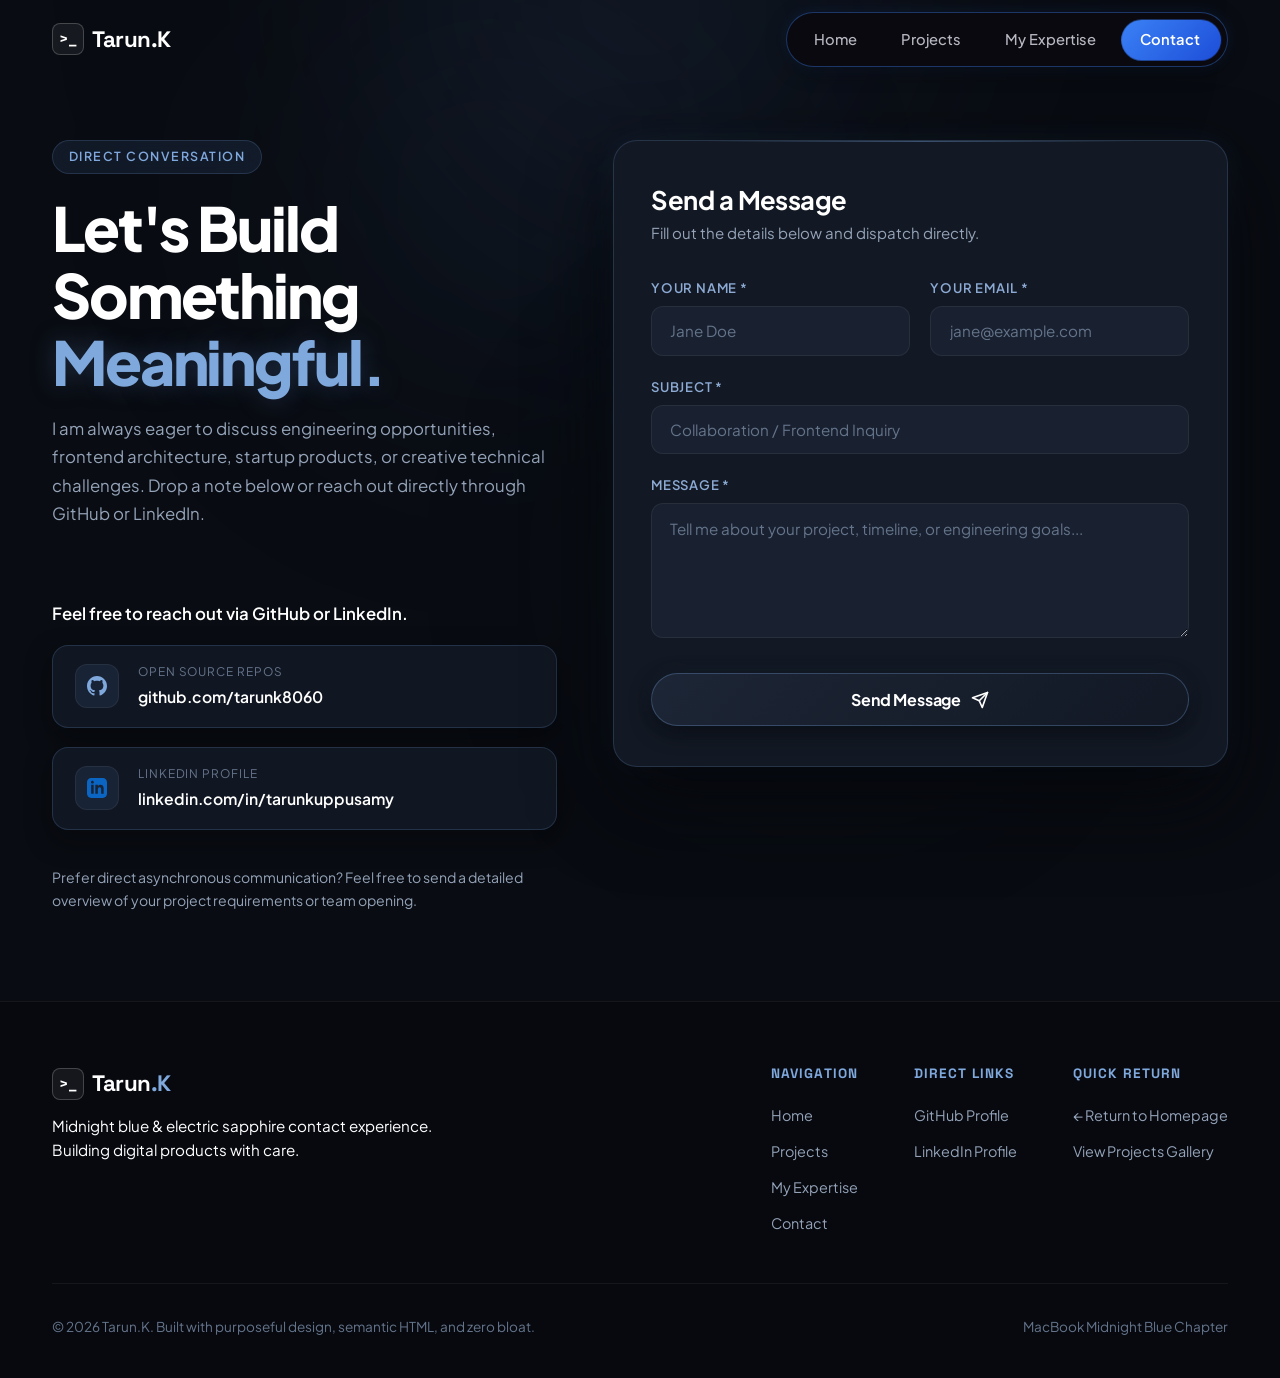
==== commit 7ae2af8f: "feat: restore classic navbar layout with Tarun.K on left, pill on right, and smoothen transitions an" ====
--- a/contact.html
+++ b/contact.html
@@ -9,14 +9,13 @@
   <!-- Favicon -->
   <link rel="icon" type="image/svg+xml" href="data:image/svg+xml,<svg xmlns='http://www.w3.org/2000/svg' viewBox='0 0 24 24' fill='none' stroke='%237fa8dc' stroke-width='2' stroke-linecap='round' stroke-linejoin='round'><path d='M4 4h16c1.1 0 2 .9 2 2v12c0 1.1-.9 2-2 2H4c-1.1 0-2-.9-2-2V6c0-1.1.9-2 2-2z'></path><polyline points='22,6 12,13 2,6'></polyline></svg>">
 
-  <link rel="stylesheet" href="css/base.css?v=2.5">
-  <link rel="stylesheet" href="css/pill-nav.css?v=2.5">
-  <link rel="stylesheet" href="css/pill-nav-desktop.css?v=2.5">
-  <link rel="stylesheet" href="css/transitions.css?v=2.5">
-  <link rel="stylesheet" href="css/home.css?v=2.5">
-  <link rel="stylesheet" href="css/projects.css?v=2.5">
-  <link rel="stylesheet" href="css/expertise.css?v=2.5">
-  <link rel="stylesheet" href="css/contact.css?v=2.5">
+  <link rel="stylesheet" href="css/base.css?v=2.6">
+  <link rel="stylesheet" href="css/pill-nav.css?v=2.6">
+  <link rel="stylesheet" href="css/transitions.css?v=2.6">
+  <link rel="stylesheet" href="css/home.css?v=2.6">
+  <link rel="stylesheet" href="css/projects.css?v=2.6">
+  <link rel="stylesheet" href="css/expertise.css?v=2.6">
+  <link rel="stylesheet" href="css/contact.css?v=2.6">
 </head>
 <body class="page-contact">
   <!-- Accessible Skip Link -->
@@ -34,58 +33,25 @@
 
   <!-- Shared Header Navigation -->
   <header>
-    <!-- Desktop & Tablet Navigation: Authentic React Bits Pill Nav (https://reactbits.dev/components/pill-nav) -->
-    <div class="site-nav-desktop-wrap" id="siteNavDesktopWrap">
-      <nav class="pill-nav pill-nav--desktop" data-layout="split" aria-label="Primary Navigation">
-        <!-- Logo Pill (Left) -->
-        <span class="pill-nav__logo pill-nav__surface">
-          <a href="index.html" class="pill-nav__logo-link" aria-label="Tarun.K Home">
-            <span class="pill-nav__mark">&gt;_</span>
-          </a>
-          <span class="pill-nav__rim"></span>
-        </span>
-
-        <!-- Links Bar Pill (Right) -->
-        <div class="pill-nav__bar pill-nav__surface">
-          <div class="pill-nav__track">
-            <ul class="pill-nav__list" role="menubar">
-              <li class="pill-nav__slot" role="none">
-                <a href="index.html" class="pill-nav__item" role="menuitem">
-                  <span class="pill-nav__face">Home</span>
-                </a>
-              </li>
-              <li class="pill-nav__slot" role="none">
-                <a href="project.html" class="pill-nav__item" role="menuitem">
-                  <span class="pill-nav__face">Projects</span>
-                </a>
-              </li>
-              <li class="pill-nav__slot" role="none">
-                <a href="expertise.html" class="pill-nav__item" role="menuitem">
-                  <span class="pill-nav__face">My Expertise</span>
-                </a>
-              </li>
-              <li class="pill-nav__slot" role="none">
-                <a href="contact.html" class="pill-nav__item active" role="menuitem" aria-current="page">
-                  <span class="pill-nav__face">Contact</span>
-                </a>
-              </li>
-            </ul>
-
-            <!-- Sliding Animated Capsule -->
-            <span class="pill-nav__glide" aria-hidden="true"></span>
-
-            <!-- High-Contrast Clipped Ink Text Layer -->
-            <div class="pill-nav__ink" aria-hidden="true">
-              <span class="pill-nav__ink-item">Home</span>
-              <span class="pill-nav__ink-item">Projects</span>
-              <span class="pill-nav__ink-item">My Expertise</span>
-              <span class="pill-nav__ink-item">Contact</span>
-            </div>
-          </div>
-          <span class="pill-nav__rim"></span>
-        </div>
-      </nav>
-    </div>
+    <!-- Desktop & Tablet Navigation (Classic Layout with Tarun.K on left, navigation pill on right) -->
+    <nav class="site-nav" id="siteNav" aria-label="Primary Navigation">
+      <div class="container nav-container">
+        <!-- Brand Wordmark on Left -->
+        <a href="index.html" class="brand-logo" aria-label="Tarun.K Home">
+          <span class="brand-symbol" aria-hidden="true">&gt;_</span>
+          <span>Tarun.K</span>
+        </a>
+
+        <!-- Desktop Navigation Links on Right with React Bits–Inspired Shared Hover Pill -->
+        <ul class="nav-menu-desktop" id="navMenuDesktop" role="menubar">
+          <div class="nav-hover-pill" id="navHoverPill" aria-hidden="true"></div>
+          <li role="none"><a href="index.html" class="nav-link" role="menuitem">Home</a></li>
+          <li role="none"><a href="project.html" class="nav-link" role="menuitem">Projects</a></li>
+          <li role="none"><a href="expertise.html" class="nav-link" role="menuitem">My Expertise</a></li>
+          <li role="none"><a href="contact.html" class="nav-link active" role="menuitem" aria-current="page">Contact</a></li>
+        </ul>
+      </div>
+    </nav>
 
     <!-- Mobile View: React Bits Floating Pill Nav (https://reactbits.dev/components/pill-nav) -->
     <div class="pill-nav-mobile-wrap">
@@ -282,8 +248,8 @@
     </footer>
   </div>
 
-  <script src="js/transitions.js?v=2.5"></script>
-  <script src="js/projects.js?v=2.5"></script>
-  <script src="js/contact.js?v=2.5"></script>
+  <script src="js/transitions.js?v=2.6"></script>
+  <script src="js/projects.js?v=2.6"></script>
+  <script src="js/contact.js?v=2.6"></script>
 </body>
 </html>
--- a/css/base.css
+++ b/css/base.css
@@ -5,7 +5,6 @@
 
 @import url('https://fonts.googleapis.com/css2?family=Plus+Jakarta+Sans:wght@400;500;600;700;800&family=Inter:wght@300;400;500;600;700;800&family=Space+Grotesk:wght@500;600;700&display=swap');
 @import "pill-nav.css";
-@import "pill-nav-desktop.css";
 
 *, *::before, *::after {
   margin: 0;
@@ -28,6 +27,8 @@
   scroll-behavior: smooth;
   font-size: 16px;
   -webkit-text-size-adjust: 100%;
+  text-rendering: optimizeLegibility;
+  -webkit-font-smoothing: antialiased;
 }
 
 body {
@@ -38,6 +39,7 @@
   overflow-x: hidden;
   -webkit-font-smoothing: antialiased;
   -moz-osx-font-smoothing: grayscale;
+  text-rendering: optimizeLegibility;
   display: flex;
   flex-direction: column;
 }
@@ -553,8 +555,8 @@
 /* ==========================================================================
    Navigation Responsive Isolation: Mobile vs Desktop (Breakpoint: 768px)
    ========================================================================== */
-.site-nav-desktop-wrap {
-  display: none !important;
+.site-nav {
+  display: flex !important;
 }
 
 .pill-nav-mobile-wrap {
@@ -563,6 +565,7 @@
 
 /* Mobile View (<= 768px): Strict display of mobile floating pill only */
 @media (max-width: 768px) {
+  .site-nav,
   .site-nav-desktop-wrap,
   .pill-nav--desktop,
   #siteNavDesktopWrap {
@@ -571,9 +574,6 @@
   .pill-nav-mobile-wrap {
     display: flex !important;
   }
-  .site-nav {
-    display: none !important;
-  }
   .mobile-toggle {
     display: none !important;
   }
@@ -596,12 +596,30 @@
   }
 }
 
-/* Desktop & Tablet View (>= 769px): Authentic React Bits desktop Pill Nav */
+/* Desktop & Tablet View (>= 769px): Classic Nav with Brand on Left and Navigation Pill on Right */
 @media (min-width: 769px) {
-  .site-nav-desktop-wrap {
+  .site-nav {
     display: flex !important;
   }
+  .site-nav-desktop-wrap,
   .pill-nav-mobile-wrap {
     display: none !important;
   }
 }
+
+/* Smooth Interactive Elements across the Webpage */
+.project-card,
+.resume-preview-card,
+.dock-item-card,
+.expertise-card,
+.contact-channel-card,
+.channel-card,
+.btn-solid-white,
+.btn-ghost-white,
+.btn-contact-submit {
+  transition: transform 0.35s cubic-bezier(0.16, 1, 0.3, 1),
+              box-shadow 0.35s cubic-bezier(0.16, 1, 0.3, 1),
+              border-color 0.35s cubic-bezier(0.16, 1, 0.3, 1),
+              background 0.35s cubic-bezier(0.16, 1, 0.3, 1) !important;
+}
+
--- a/css/transitions.css
+++ b/css/transitions.css
@@ -179,7 +179,7 @@
   pointer-events: none;
   overflow: hidden;
   transform: translateY(-100%);
-  transition: transform 0.52s cubic-bezier(0.76, 0, 0.24, 1);
+  transition: transform 0.65s cubic-bezier(0.65, 0, 0.25, 1);
   will-change: transform;
 }
 
@@ -198,7 +198,7 @@
   background-color: #ffffff;
   z-index: 1;
   transform: translateY(-100%);
-  transition: transform 0.46s cubic-bezier(0.76, 0, 0.24, 1);
+  transition: transform 0.60s cubic-bezier(0.65, 0, 0.25, 1);
   will-change: transform;
 }
 
@@ -215,7 +215,7 @@
   align-items: center;
   justify-content: center;
   transform: translateY(-100%);
-  transition: transform 0.46s cubic-bezier(0.76, 0, 0.24, 1);
+  transition: transform 0.60s cubic-bezier(0.65, 0, 0.25, 1);
   will-change: transform;
 }
 
@@ -283,13 +283,13 @@
   text-transform: uppercase;
   margin: 0;
   opacity: 0;
-  transform: translateY(32px) scale(0.96);
+  transform: translateY(28px) scale(0.96);
   filter: blur(8px);
   will-change: opacity, transform, filter, letter-spacing;
-  transition: opacity 0.44s cubic-bezier(0.16, 1, 0.3, 1),
-              transform 0.48s cubic-bezier(0.16, 1, 0.3, 1),
-              filter 0.44s cubic-bezier(0.16, 1, 0.3, 1),
-              letter-spacing 0.48s ease;
+  transition: opacity 0.55s cubic-bezier(0.22, 1, 0.36, 1),
+              transform 0.58s cubic-bezier(0.22, 1, 0.36, 1),
+              filter 0.55s cubic-bezier(0.22, 1, 0.36, 1),
+              letter-spacing 0.58s ease;
   text-shadow: 0 1px 2px rgba(255, 255, 255, 0.85);
 }
 
@@ -304,11 +304,11 @@
 /* Heading fades and glides upward as overlay lifts */
 .page-transition-overlay.heading-exit .transition-heading {
   opacity: 0;
-  transform: translateY(-26px) scale(1.02);
+  transform: translateY(-24px) scale(1.02);
   filter: blur(6px);
-  transition: opacity 0.3s cubic-bezier(0.4, 0, 1, 1),
-              transform 0.32s cubic-bezier(0.4, 0, 1, 1),
-              filter 0.3s cubic-bezier(0.4, 0, 1, 1);
+  transition: opacity 0.40s cubic-bezier(0.4, 0, 0.2, 1),
+              transform 0.42s cubic-bezier(0.4, 0, 0.2, 1),
+              filter 0.40s cubic-bezier(0.4, 0, 0.2, 1);
 }
 
 /* Responsive Font Scaling for Mobile & Small Tablets */
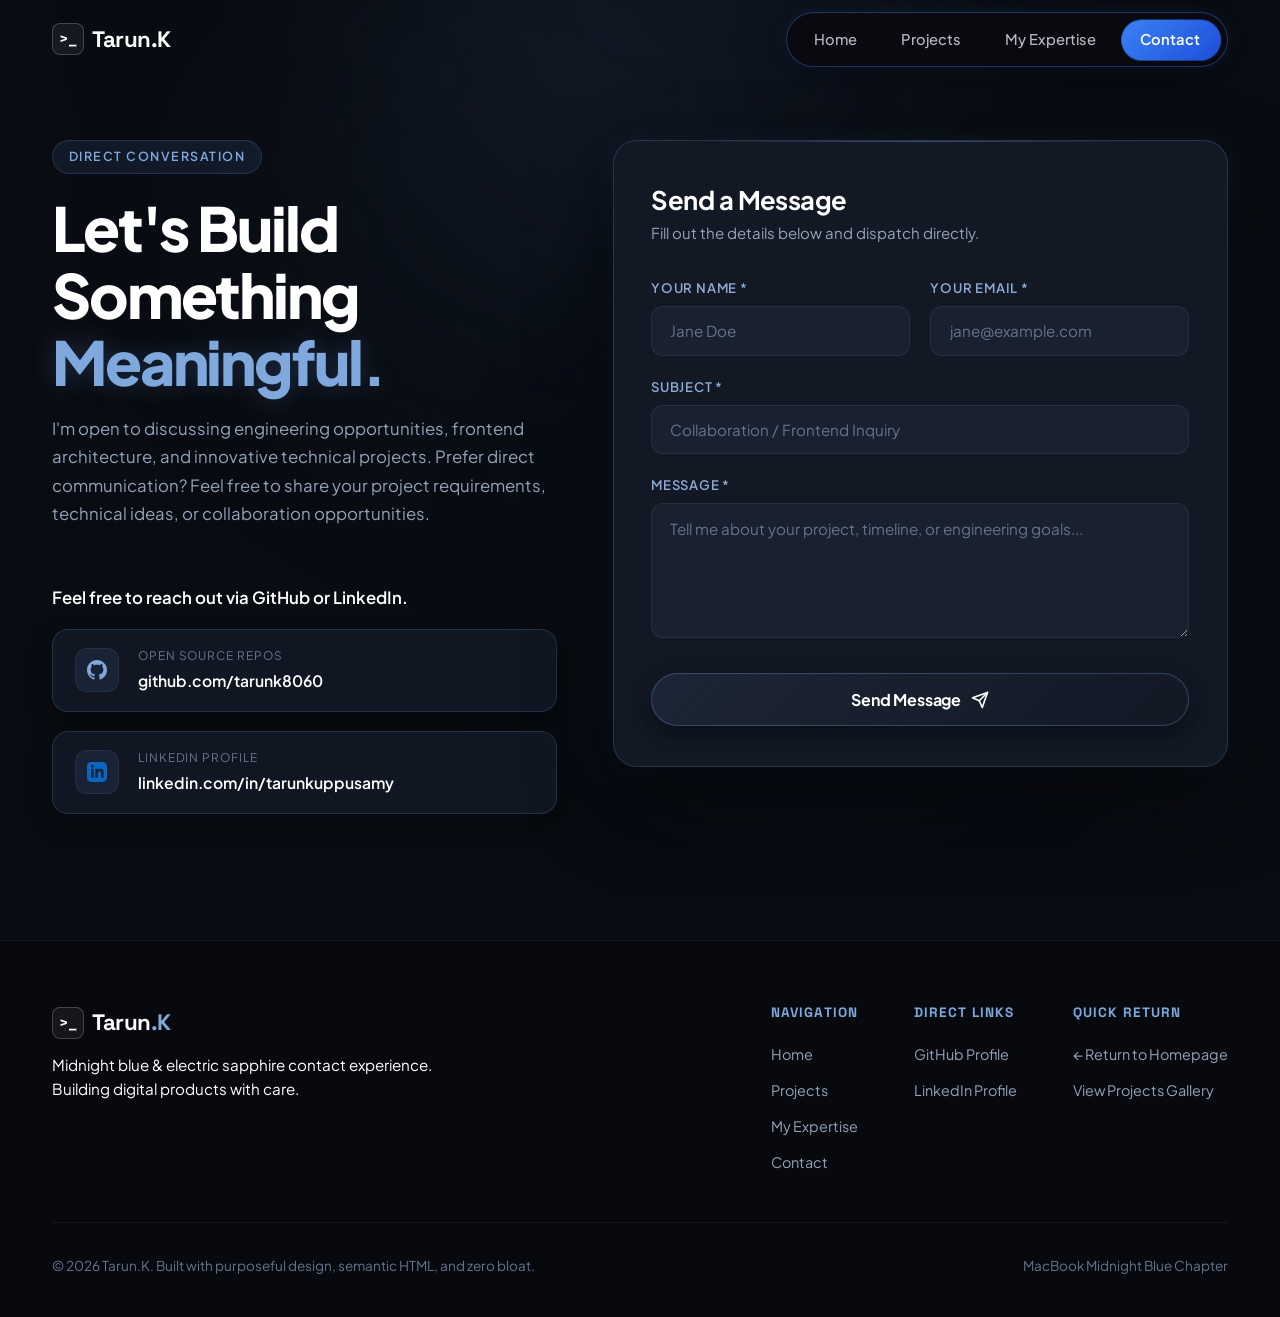
==== commit e7871f09: "fix(contact): replace intro statement paragraph, remove async note, and reduce spacing above send me" ====
--- a/contact.html
+++ b/contact.html
@@ -15,7 +15,7 @@
   <link rel="stylesheet" href="css/home.css?v=2.6">
   <link rel="stylesheet" href="css/projects.css?v=2.6">
   <link rel="stylesheet" href="css/expertise.css?v=2.6">
-  <link rel="stylesheet" href="css/contact.css?v=2.6">
+  <link rel="stylesheet" href="css/contact.css?v=2.7">
 </head>
 <body class="page-contact">
   <!-- Accessible Skip Link -->
@@ -105,7 +105,7 @@
                 Let's Build Something <span class="blue-accent">Meaningful.</span>
               </h1>
               <p class="contact-statement">
-                I am always eager to discuss engineering opportunities, frontend architecture, startup products, or creative technical challenges. Drop a note below or reach out directly through GitHub or LinkedIn.
+                I'm open to discussing engineering opportunities, frontend architecture, and innovative technical projects. Prefer direct communication? Feel free to share your project requirements, technical ideas, or collaboration opportunities.
               </p>
             </div>
 
@@ -186,10 +186,6 @@
                   </div>
                 </a>
               </div>
-
-              <p class="contact-async-note">
-                Prefer direct asynchronous communication? Feel free to send a detailed overview of your project requirements or team opening.
-              </p>
             </div>
 
           </div>
--- a/css/contact.css
+++ b/css/contact.css
@@ -182,13 +182,6 @@
   color: var(--cnt-white);
   margin-bottom: 1.15rem;
   line-height: 1.5;
-}
-
-.contact-async-note {
-  font-size: 0.88rem;
-  color: #94a3b8;
-  line-height: 1.6;
-  margin-top: 1.25rem;
 }
 
 /* ==========================================================================
@@ -237,7 +230,7 @@
   font-size: 1.05rem;
   line-height: 1.7;
   color: var(--cnt-text-secondary);
-  margin-bottom: 2.5rem;
+  margin-bottom: 1.5rem;
 }
 
 .contact-channels {
@@ -519,20 +512,24 @@
   .contact-layout-grid {
     display: flex;
     flex-direction: column;
-    gap: 2.25rem;
+    gap: 1.25rem;
   }
 
   .contact-intro-col {
     order: 1;
   }
 
+  .contact-statement {
+    margin-bottom: 0.25rem;
+  }
+
   .contact-form-box {
     order: 2;
   }
 
   .contact-channels-wrap {
     order: 3;
-    margin-top: 0.5rem;
+    margin-top: 0.75rem;
     width: 100%;
   }
 
@@ -546,8 +543,20 @@
 
 @media (max-width: 600px) {
   .contact-section {
-    padding-top: 110px;
-    padding-bottom: 70px;
+    padding-top: 100px;
+    padding-bottom: 60px;
+  }
+
+  .contact-layout-grid {
+    gap: 1.15rem;
+  }
+
+  .contact-title {
+    margin-bottom: 0.85rem;
+  }
+
+  .contact-statement {
+    margin-bottom: 0;
   }
   
   .form-grid {
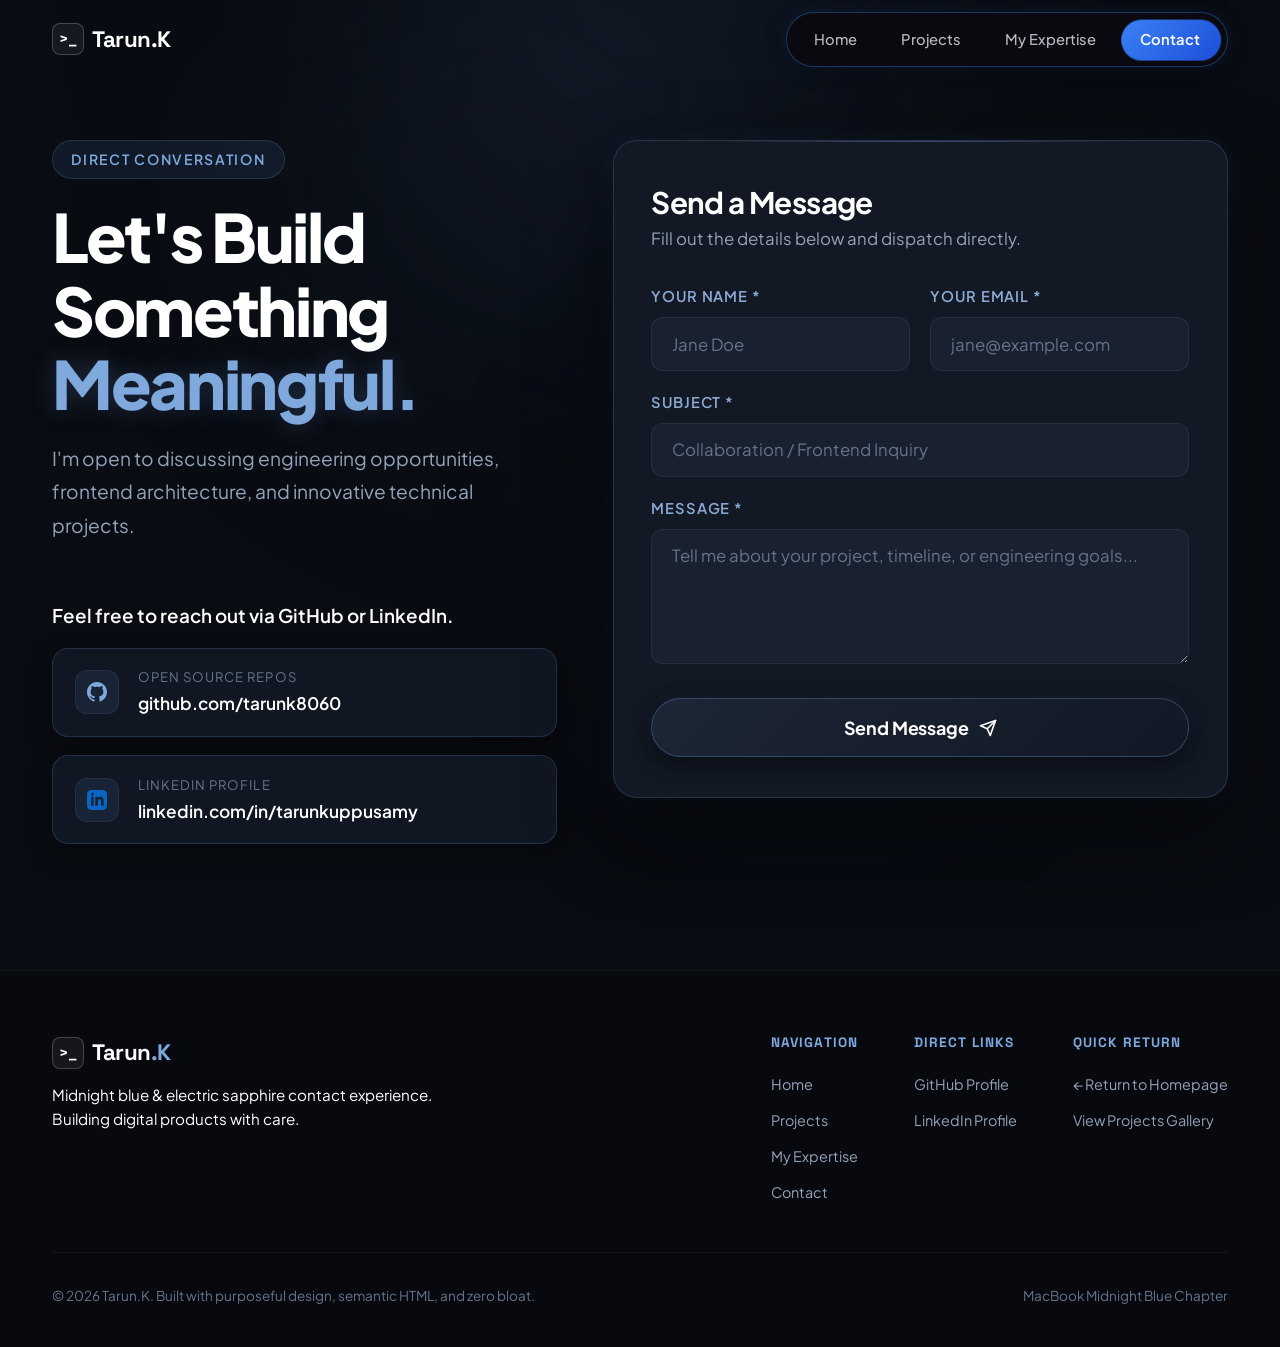
==== commit 0f02413f: "Adjust contact heading to expanded 2-line layout and reduce paragraph contents" ====
--- a/contact.html
+++ b/contact.html
@@ -11,11 +11,11 @@
 
   <link rel="stylesheet" href="css/base.css?v=2.6">
   <link rel="stylesheet" href="css/pill-nav.css?v=2.6">
-  <link rel="stylesheet" href="css/transitions.css?v=2.6">
+  <link rel="stylesheet" href="css/transitions.css?v=2.8">
   <link rel="stylesheet" href="css/home.css?v=2.6">
   <link rel="stylesheet" href="css/projects.css?v=2.6">
   <link rel="stylesheet" href="css/expertise.css?v=2.6">
-  <link rel="stylesheet" href="css/contact.css?v=2.7">
+  <link rel="stylesheet" href="css/contact.css?v=2.9">
 </head>
 <body class="page-contact">
   <!-- Accessible Skip Link -->
@@ -102,10 +102,11 @@
                 <span>Direct Conversation</span>
               </div>
               <h1 class="contact-title">
-                Let's Build Something <span class="blue-accent">Meaningful.</span>
+                <span class="contact-title-main">Let's Build Something</span>
+                <span class="blue-accent contact-title-accent">Meaningful.</span>
               </h1>
               <p class="contact-statement">
-                I'm open to discussing engineering opportunities, frontend architecture, and innovative technical projects. Prefer direct communication? Feel free to share your project requirements, technical ideas, or collaboration opportunities.
+                I'm open to discussing engineering opportunities, frontend architecture, and innovative technical projects.
               </p>
             </div>
 
@@ -244,7 +245,7 @@
     </footer>
   </div>
 
-  <script src="js/transitions.js?v=2.6"></script>
+  <script src="js/transitions.js?v=2.8"></script>
   <script src="js/projects.js?v=2.6"></script>
   <script src="js/contact.js?v=2.6"></script>
 </body>
--- a/css/transitions.css
+++ b/css/transitions.css
@@ -179,7 +179,7 @@
   pointer-events: none;
   overflow: hidden;
   transform: translateY(-100%);
-  transition: transform 0.65s cubic-bezier(0.65, 0, 0.25, 1);
+  transition: transform 0.85s cubic-bezier(0.65, 0.05, 0.1, 1);
   will-change: transform;
 }
 
@@ -198,7 +198,7 @@
   background-color: #ffffff;
   z-index: 1;
   transform: translateY(-100%);
-  transition: transform 0.60s cubic-bezier(0.65, 0, 0.25, 1);
+  transition: transform 0.80s cubic-bezier(0.65, 0.05, 0.1, 1);
   will-change: transform;
 }
 
@@ -215,7 +215,7 @@
   align-items: center;
   justify-content: center;
   transform: translateY(-100%);
-  transition: transform 0.60s cubic-bezier(0.65, 0, 0.25, 1);
+  transition: transform 0.80s cubic-bezier(0.65, 0.05, 0.1, 1);
   will-change: transform;
 }
 
@@ -237,7 +237,7 @@
 
 .page-transition-overlay.slide-down .transition-layer-main {
   transform: translateY(0%);
-  transition-delay: 0.05s;
+  transition-delay: 0.06s;
 }
 
 /* 2. Animate UPWARD to reveal destination page (Main lifts first, White follows) */
@@ -248,7 +248,7 @@
 
 .page-transition-overlay.slide-up .transition-layer-white {
   transform: translateY(-100%);
-  transition-delay: 0.05s;
+  transition-delay: 0.06s;
 }
 
 /* Instant reset without animation */
@@ -286,10 +286,10 @@
   transform: translateY(28px) scale(0.96);
   filter: blur(8px);
   will-change: opacity, transform, filter, letter-spacing;
-  transition: opacity 0.55s cubic-bezier(0.22, 1, 0.36, 1),
-              transform 0.58s cubic-bezier(0.22, 1, 0.36, 1),
-              filter 0.55s cubic-bezier(0.22, 1, 0.36, 1),
-              letter-spacing 0.58s ease;
+  transition: opacity 0.70s cubic-bezier(0.16, 1, 0.3, 1),
+              transform 0.72s cubic-bezier(0.16, 1, 0.3, 1),
+              filter 0.70s cubic-bezier(0.16, 1, 0.3, 1),
+              letter-spacing 0.72s cubic-bezier(0.16, 1, 0.3, 1);
   text-shadow: 0 1px 2px rgba(255, 255, 255, 0.85);
 }
 
@@ -306,9 +306,9 @@
   opacity: 0;
   transform: translateY(-24px) scale(1.02);
   filter: blur(6px);
-  transition: opacity 0.40s cubic-bezier(0.4, 0, 0.2, 1),
-              transform 0.42s cubic-bezier(0.4, 0, 0.2, 1),
-              filter 0.40s cubic-bezier(0.4, 0, 0.2, 1);
+  transition: opacity 0.50s cubic-bezier(0.4, 0, 0.2, 1),
+              transform 0.52s cubic-bezier(0.4, 0, 0.2, 1),
+              filter 0.50s cubic-bezier(0.4, 0, 0.2, 1);
 }
 
 /* Responsive Font Scaling for Mobile & Small Tablets */
--- a/css/home.css
+++ b/css/home.css
@@ -114,7 +114,7 @@
   justify-content: space-between;
   margin-bottom: 1.5rem;
   font-family: 'Plus Jakarta Sans', sans-serif;
-  font-size: 0.8rem;
+  font-size: 0.92rem;
   font-weight: 600;
   letter-spacing: 0.12em;
   text-transform: uppercase;
@@ -184,23 +184,23 @@
   align-items: center;
   gap: 0.5rem;
   font-family: 'Plus Jakarta Sans', sans-serif;
-  font-size: 0.75rem;
+  font-size: 0.86rem;
   font-weight: 700;
   letter-spacing: 0.08em;
   text-transform: uppercase;
   color: #ffffff;
-  padding: 0.35rem 0.85rem;
+  padding: 0.42rem 0.95rem;
   border: 1px solid var(--home-border-strong);
   border-radius: 9999px;
   background: rgba(255, 255, 255, 0.04);
 }
 
 .mono-status-pill {
-  font-size: 0.8rem;
+  font-size: 0.92rem;
   color: var(--home-text-muted);
   display: inline-flex;
   align-items: center;
-  gap: 0.45rem;
+  gap: 0.5rem;
 }
 
 .status-dot-white {
@@ -219,12 +219,12 @@
 
 .home-headline {
   font-family: 'Plus Jakarta Sans', -apple-system, BlinkMacSystemFont, sans-serif;
-  font-size: clamp(2.4rem, 4.5vw, 4.2rem);
+  font-size: clamp(2.75rem, 5vw, 4.65rem);
   font-weight: 800;
   letter-spacing: -0.04em;
-  line-height: 1.08;
+  line-height: 1.1;
   color: #ffffff;
-  margin-bottom: 1.25rem;
+  margin-bottom: 1.35rem;
 }
 
 .home-headline .contrast-light {
@@ -237,11 +237,11 @@
 
 .home-subtext {
   font-family: 'Inter', -apple-system, sans-serif;
-  font-size: 1.05rem;
-  line-height: 1.65;
+  font-size: 1.2rem;
+  line-height: 1.7;
   color: var(--home-text-secondary);
-  margin-bottom: 2rem;
-  max-width: 540px;
+  margin-bottom: 2.25rem;
+  max-width: 580px;
 }
 
 /* Action Buttons */
@@ -257,10 +257,10 @@
   background: #ffffff !important;
   color: #040508 !important;
   font-family: 'Plus Jakarta Sans', sans-serif;
-  font-size: 0.95rem;
+  font-size: 1.05rem;
   font-weight: 700;
   letter-spacing: -0.01em;
-  padding: 0.85rem 2rem;
+  padding: 0.95rem 2.2rem;
   border-radius: 9999px;
   border: 1px solid #ffffff;
   display: inline-flex;
@@ -298,10 +298,10 @@
   backdrop-filter: blur(14px);
   color: #ffffff !important;
   font-family: 'Plus Jakarta Sans', sans-serif;
-  font-size: 0.95rem;
+  font-size: 1.05rem;
   font-weight: 600;
   letter-spacing: -0.01em;
-  padding: 0.85rem 2rem;
+  padding: 0.95rem 2.2rem;
   border-radius: 9999px;
   border: 1px solid var(--home-border-strong);
   display: inline-flex;
@@ -330,10 +330,10 @@
   backdrop-filter: blur(14px);
   color: #a1a1aa;
   font-family: 'Plus Jakarta Sans', sans-serif;
-  font-size: 0.88rem;
+  font-size: 0.96rem;
   font-weight: 600;
   letter-spacing: -0.01em;
-  padding: 0.85rem 1.45rem;
+  padding: 0.95rem 1.6rem;
   border-radius: 9999px;
   border: 1px solid var(--home-border-subtle);
   display: inline-flex;
@@ -385,7 +385,7 @@
   align-items: center;
   gap: 0.6rem;
   font-family: 'Plus Jakarta Sans', sans-serif;
-  font-size: 0.78rem;
+  font-size: 0.88rem;
   font-weight: 700;
   letter-spacing: 0.1em;
   text-transform: uppercase;
@@ -405,10 +405,10 @@
   background: #ffffff;
   color: #040508;
   font-family: 'Plus Jakarta Sans', sans-serif;
-  font-size: 0.76rem;
+  font-size: 0.85rem;
   font-weight: 700;
   letter-spacing: 0.02em;
-  padding: 0.38rem 0.95rem;
+  padding: 0.45rem 1.05rem;
   border-radius: 9999px;
   text-decoration: none;
   display: inline-flex;
@@ -471,10 +471,10 @@
   background: rgba(255, 255, 255, 0.95);
   color: #040508;
   font-family: 'Plus Jakarta Sans', sans-serif;
-  font-size: 0.82rem;
+  font-size: 0.92rem;
   font-weight: 700;
   letter-spacing: -0.01em;
-  padding: 0.55rem 1.25rem;
+  padding: 0.65rem 1.4rem;
   border-radius: 9999px;
   display: inline-flex;
   align-items: center;
@@ -499,7 +499,7 @@
 
 .dock-header {
   font-family: 'Plus Jakarta Sans', sans-serif;
-  font-size: 0.75rem;
+  font-size: 0.86rem;
   font-weight: 700;
   letter-spacing: 0.14em;
   text-transform: uppercase;
@@ -557,7 +557,7 @@
 
 .dock-label {
   font-family: 'Plus Jakarta Sans', sans-serif;
-  font-size: 0.82rem;
+  font-size: 0.92rem;
   font-weight: 600;
   letter-spacing: -0.01em;
   color: var(--home-text-secondary);
@@ -580,7 +580,7 @@
   }
 
   .home-meta-header {
-    font-size: 0.74rem;
+    font-size: 0.85rem;
     letter-spacing: 0.08em;
     margin-bottom: 1.15rem;
     padding: 0 0.5rem;
@@ -597,13 +597,13 @@
   }
 
   .home-headline {
-    font-size: clamp(2.2rem, 4.2vw, 3rem);
+    font-size: clamp(2.5rem, 4.6vw, 3.4rem);
     line-height: 1.12;
   }
 
   .home-subtext {
-    font-size: 0.96rem;
-    line-height: 1.6;
+    font-size: 1.12rem;
+    line-height: 1.62;
   }
 
   .dock-cards-strip {
@@ -616,7 +616,7 @@
   }
 
   .dock-label {
-    font-size: 0.78rem;
+    font-size: 0.88rem;
   }
 }
 
@@ -631,7 +631,7 @@
   }
 
   .home-meta-header {
-    font-size: 0.72rem;
+    font-size: 0.82rem;
     letter-spacing: 0.08em;
     margin-bottom: 1rem;
     padding: 0 0.25rem;
@@ -664,79 +664,101 @@
     padding-bottom: calc(4.5rem + env(safe-area-inset-bottom, 24px));
   }
 
-  /* Compact, beautifully proportioned mobile technical meta header */
+  .home-hero-container {
+    padding-left: 1.1rem !important;
+    padding-right: 1.1rem !important;
+  }
+
+  /* Div 1: Technical Meta Header Bar - expanded a bit on mobile */
   .home-meta-header {
     display: flex;
     flex-direction: row;
     flex-wrap: wrap;
     justify-content: space-between;
     align-items: center;
-    gap: 0.35rem 0.75rem;
-    padding: 0.45rem 0.75rem;
-    margin-bottom: 0.85rem;
-    font-size: 0.63rem;
+    gap: 0.45rem 0.85rem;
+    padding: 0.65rem 1rem;
+    margin-bottom: 1.15rem;
+    font-size: 0.76rem;
     letter-spacing: 0.06em;
-    background: rgba(255, 255, 255, 0.035);
-    border: 1px solid rgba(255, 255, 255, 0.08);
-    border-radius: 10px;
+    background: rgba(255, 255, 255, 0.045);
+    border: 1px solid rgba(255, 255, 255, 0.1);
+    border-radius: 14px;
+    width: 100%;
+    box-sizing: border-box;
   }
 
   .meta-item {
     display: inline-flex;
     align-items: center;
-    gap: 0.3rem;
+    gap: 0.35rem;
   }
 
   .meta-item span {
-    font-size: 0.58rem;
+    font-size: 0.7rem;
     color: var(--home-text-dim);
     font-weight: 500;
   }
 
   .meta-item strong {
-    font-size: 0.63rem;
+    font-size: 0.76rem;
     color: #f4f4f5;
     font-weight: 600;
   }
 
+  /* Div 2: Master Framed Technical Display Canvas - expanded a bit on mobile */
   .framed-device-canvas {
-    padding: 1.5rem 1.15rem;
-    border-radius: 18px;
+    padding: 2.15rem 1.45rem;
+    border-radius: 22px;
+    width: 100%;
+    box-sizing: border-box;
+  }
+
+  .canvas-main-grid {
+    gap: 2.25rem;
+  }
+
+  .canvas-hero-content {
+    width: 100%;
   }
 
   .home-headline {
-    font-size: clamp(1.75rem, 6.8vw, 2.35rem);
-    line-height: 1.14;
-    margin-bottom: 0.9rem;
+    font-size: clamp(2.1rem, 7.8vw, 2.75rem);
+    line-height: 1.12;
+    margin-bottom: 1.05rem;
   }
 
   .home-subtext {
-    font-size: 0.9rem;
-    line-height: 1.55;
-    margin-bottom: 1.25rem;
+    font-size: 1.05rem;
+    line-height: 1.62;
+    margin-bottom: 1.6rem;
   }
 
   .mono-tag-pill {
-    font-size: 0.68rem;
-    padding: 0.25rem 0.65rem;
+    font-size: 0.8rem;
+    padding: 0.38rem 0.88rem;
   }
 
   .mono-status-pill {
-    font-size: 0.72rem;
+    font-size: 0.84rem;
   }
 
   .home-actions {
     flex-direction: column;
     width: 100%;
-    gap: 0.65rem;
+    gap: 0.8rem;
   }
 
   .btn-solid-white,
   .btn-ghost-white {
     width: 100%;
     justify-content: center;
-    padding: 0.75rem 1.25rem;
-    font-size: 0.88rem;
+    padding: 0.92rem 1.45rem;
+    font-size: 1.02rem;
+  }
+
+  .resume-preview-card {
+    width: 100%;
   }
 
   /* Remove Technical Capabilities & Specialties in mobile view as requested */
@@ -753,22 +775,33 @@
 }
 
 @media (max-width: 400px) {
+  .home-hero-container {
+    padding-left: 0.85rem !important;
+    padding-right: 0.85rem !important;
+  }
+
   .home-meta-header {
-    font-size: 0.58rem;
-    padding: 0.35rem 0.55rem;
-    gap: 0.25rem 0.45rem;
+    font-size: 0.7rem;
+    padding: 0.55rem 0.85rem;
+    gap: 0.35rem 0.65rem;
+    border-radius: 12px;
   }
 
   .meta-item {
-    font-size: 0.58rem;
+    font-size: 0.7rem;
   }
 
   .meta-item span {
-    font-size: 0.54rem;
+    font-size: 0.65rem;
   }
 
   .meta-item strong {
-    font-size: 0.58rem;
+    font-size: 0.7rem;
+  }
+
+  .framed-device-canvas {
+    padding: 1.85rem 1.15rem;
+    border-radius: 18px;
   }
 }
 
--- a/css/contact.css
+++ b/css/contact.css
@@ -177,7 +177,7 @@
 }
 
 .contact-channels-line {
-  font-size: 1.05rem;
+  font-size: 1.18rem;
   font-weight: 600;
   color: var(--cnt-white);
   margin-bottom: 1.15rem;
@@ -195,28 +195,36 @@
   display: inline-flex;
   align-items: center;
   gap: 0.5rem;
-  padding: 0.38rem 1rem;
+  padding: 0.45rem 1.15rem;
   background: var(--cnt-midnight-soft);
   border: 1px solid var(--cnt-border);
   border-radius: 9999px;
   color: var(--cnt-midnight-sheen);
-  font-size: 0.78rem;
+  font-size: 0.88rem;
   font-weight: 600;
   letter-spacing: 0.12em;
   text-transform: uppercase;
-  margin-bottom: 1.25rem;
+  margin-bottom: 1.35rem;
   backdrop-filter: blur(12px);
   -webkit-backdrop-filter: blur(12px);
 }
 
 .contact-title {
   font-family: 'Plus Jakarta Sans', sans-serif;
-  font-size: clamp(2.4rem, 4.8vw, 3.8rem);
+  font-size: clamp(2.75rem, 5.2vw, 4.3rem);
   font-weight: 800;
   letter-spacing: -0.035em;
   color: #ffffff;
   line-height: 1.1;
-  margin-bottom: 1.25rem;
+  margin-bottom: 1.35rem;
+}
+
+.contact-title-main {
+  display: block;
+}
+
+.contact-title-accent {
+  display: block;
 }
 
 .contact-title span.blue-accent,
@@ -227,10 +235,10 @@
 }
 
 .contact-statement {
-  font-size: 1.05rem;
-  line-height: 1.7;
+  font-size: 1.2rem;
+  line-height: 1.75;
   color: var(--cnt-text-secondary);
-  margin-bottom: 1.5rem;
+  margin-bottom: 1.65rem;
 }
 
 .contact-channels {
@@ -288,16 +296,16 @@
 }
 
 .channel-label {
-  font-size: 0.74rem;
+  font-size: 0.82rem;
   text-transform: uppercase;
   letter-spacing: 0.08em;
   color: var(--cnt-text-muted);
-  margin-bottom: 0.15rem;
+  margin-bottom: 0.2rem;
 }
 
 .channel-val {
   font-family: 'Plus Jakarta Sans', 'Inter', sans-serif;
-  font-size: 0.98rem;
+  font-size: 1.08rem;
   font-weight: 600;
   color: #ffffff;
   white-space: nowrap;
@@ -340,15 +348,15 @@
 
 .form-header h3 {
   font-family: 'Plus Jakarta Sans', sans-serif;
-  font-size: 1.6rem;
+  font-size: 1.85rem;
   font-weight: 700;
   letter-spacing: -0.02em;
   color: #ffffff;
-  margin-bottom: 0.4rem;
+  margin-bottom: 0.45rem;
 }
 
 .form-header p {
-  font-size: 0.94rem;
+  font-size: 1.05rem;
   color: var(--cnt-text-secondary);
 }
 
@@ -364,12 +372,12 @@
 
 .field-label {
   display: block;
-  font-size: 0.82rem;
+  font-size: 0.92rem;
   font-weight: 600;
   text-transform: uppercase;
   letter-spacing: 0.06em;
   color: #8caad4;
-  margin-bottom: 0.5rem;
+  margin-bottom: 0.55rem;
 }
 
 .input-field,
@@ -378,9 +386,9 @@
   background: var(--cnt-surface-input);
   border: 1px solid var(--cnt-border-subtle);
   border-radius: 12px;
-  padding: 0.9rem 1.15rem;
+  padding: 0.95rem 1.25rem;
   font-family: inherit;
-  font-size: 0.95rem;
+  font-size: 1.05rem;
   color: #ffffff;
   transition: border-color 0.2s ease, box-shadow 0.2s ease;
 }
@@ -412,10 +420,10 @@
   background: linear-gradient(135deg, #1d2636 0%, #121824 100%);
   color: #ffffff;
   font-family: 'Plus Jakarta Sans', sans-serif;
-  font-size: 1rem;
+  font-size: 1.12rem;
   font-weight: 700;
   letter-spacing: -0.01em;
-  padding: 0.95rem 2rem;
+  padding: 1.05rem 2.2rem;
   border-radius: 9999px;
   border: 1px solid rgba(107, 147, 200, 0.35);
   cursor: pointer;
@@ -517,10 +525,34 @@
 
   .contact-intro-col {
     order: 1;
+    text-align: center;
+    display: flex;
+    flex-direction: column;
+    align-items: center;
+  }
+
+  .pill-midnight {
+    margin-left: auto;
+    margin-right: auto;
+    margin-bottom: 0.85rem;
+    font-size: 0.84rem;
+  }
+
+  .contact-title {
+    font-size: clamp(2.4rem, 6vw, 3.2rem);
+    text-align: center;
+    margin-bottom: 0.75rem;
   }
 
   .contact-statement {
+    font-size: 1.08rem;
+    line-height: 1.62;
+    text-align: center;
+    max-width: 520px;
+    margin-left: auto;
+    margin-right: auto;
     margin-bottom: 0.25rem;
+    color: rgba(226, 232, 240, 0.82);
   }
 
   .contact-form-box {
@@ -534,7 +566,7 @@
   }
 
   .contact-channels-line {
-    font-size: 1.05rem;
+    font-size: 1.15rem;
     font-weight: 600;
     color: #ffffff;
     margin-bottom: 1.15rem;
@@ -543,32 +575,142 @@
 
 @media (max-width: 600px) {
   .contact-section {
-    padding-top: 100px;
+    padding-top: 95px;
     padding-bottom: 60px;
   }
 
+  .contact-section .container {
+    padding-left: 1.1rem !important;
+    padding-right: 1.1rem !important;
+  }
+
   .contact-layout-grid {
-    gap: 1.15rem;
-  }
-
+    gap: 1.35rem;
+    width: 100%;
+  }
+
+  .contact-intro-col {
+    text-align: center;
+    align-items: center;
+    width: 100%;
+  }
+
+  .pill-midnight {
+    margin-left: auto;
+    margin-right: auto;
+    margin-bottom: 0.75rem;
+    font-size: 0.8rem;
+    padding: 0.4rem 1.05rem;
+  }
+
+  /* Expanded, balanced heading in mobile view */
   .contact-title {
+    font-size: clamp(1.85rem, 7.2vw, 2.35rem);
+    text-align: center;
     margin-bottom: 0.85rem;
-  }
-
+    line-height: 1.15;
+    width: 100%;
+    letter-spacing: -0.025em;
+  }
+
+  .contact-title .contact-title-main {
+    display: block;
+    white-space: nowrap;
+    letter-spacing: -0.02em;
+  }
+
+  .contact-title .contact-title-accent {
+    display: block;
+    margin-top: 0.2rem;
+  }
+
+  /* Reduced paragraph font size & expanded width for clean breathing room */
   .contact-statement {
-    margin-bottom: 0;
+    font-size: 0.88rem;
+    line-height: 1.55;
+    text-align: center;
+    max-width: 96%;
+    width: 100%;
+    margin-left: auto;
+    margin-right: auto;
+    margin-bottom: 0.45rem;
+    color: rgba(226, 232, 240, 0.82);
   }
   
+  /* Expanded Send Message Form Box - spacious and unshrinked */
+  .contact-form-box {
+    width: 100%;
+    box-sizing: border-box;
+    padding: 2.25rem 1.45rem 2rem;
+    border-radius: 22px;
+  }
+
+  .form-header {
+    margin-bottom: 1.65rem;
+  }
+
+  .form-header h3 {
+    font-size: 1.65rem;
+    margin-bottom: 0.35rem;
+  }
+
+  .form-header p {
+    font-size: 0.95rem;
+  }
+
   .form-grid {
     grid-template-columns: 1fr;
+    gap: 1.15rem;
   }
   
   .form-group-full {
     grid-column: span 1;
   }
-  
-  .contact-form-box {
-    padding: 2rem 1.25rem;
-    border-radius: 20px;
-  }
-}
+
+  .field-label {
+    font-size: 0.86rem;
+    margin-bottom: 0.45rem;
+  }
+
+  .input-field,
+  .textarea-field {
+    font-size: 1rem;
+    padding: 0.92rem 1.2rem;
+    border-radius: 12px;
+  }
+
+  .btn-send-midnight {
+    font-size: 1.08rem;
+    padding: 1.05rem 1.8rem;
+    margin-top: 0.35rem;
+  }
+
+  .contact-channels-wrap {
+    width: 100%;
+    margin-top: 0.5rem;
+  }
+
+  .contact-channels-line {
+    font-size: 1.05rem;
+    text-align: center;
+    margin-bottom: 1rem;
+  }
+
+  .contact-channels {
+    width: 100%;
+    gap: 0.85rem;
+  }
+
+  .channel-card {
+    padding: 1rem 1.25rem;
+    width: 100%;
+    box-sizing: border-box;
+  }
+}
+
+@media (max-width: 340px) {
+  .contact-title .contact-title-main {
+    white-space: normal;
+  }
+}
+
